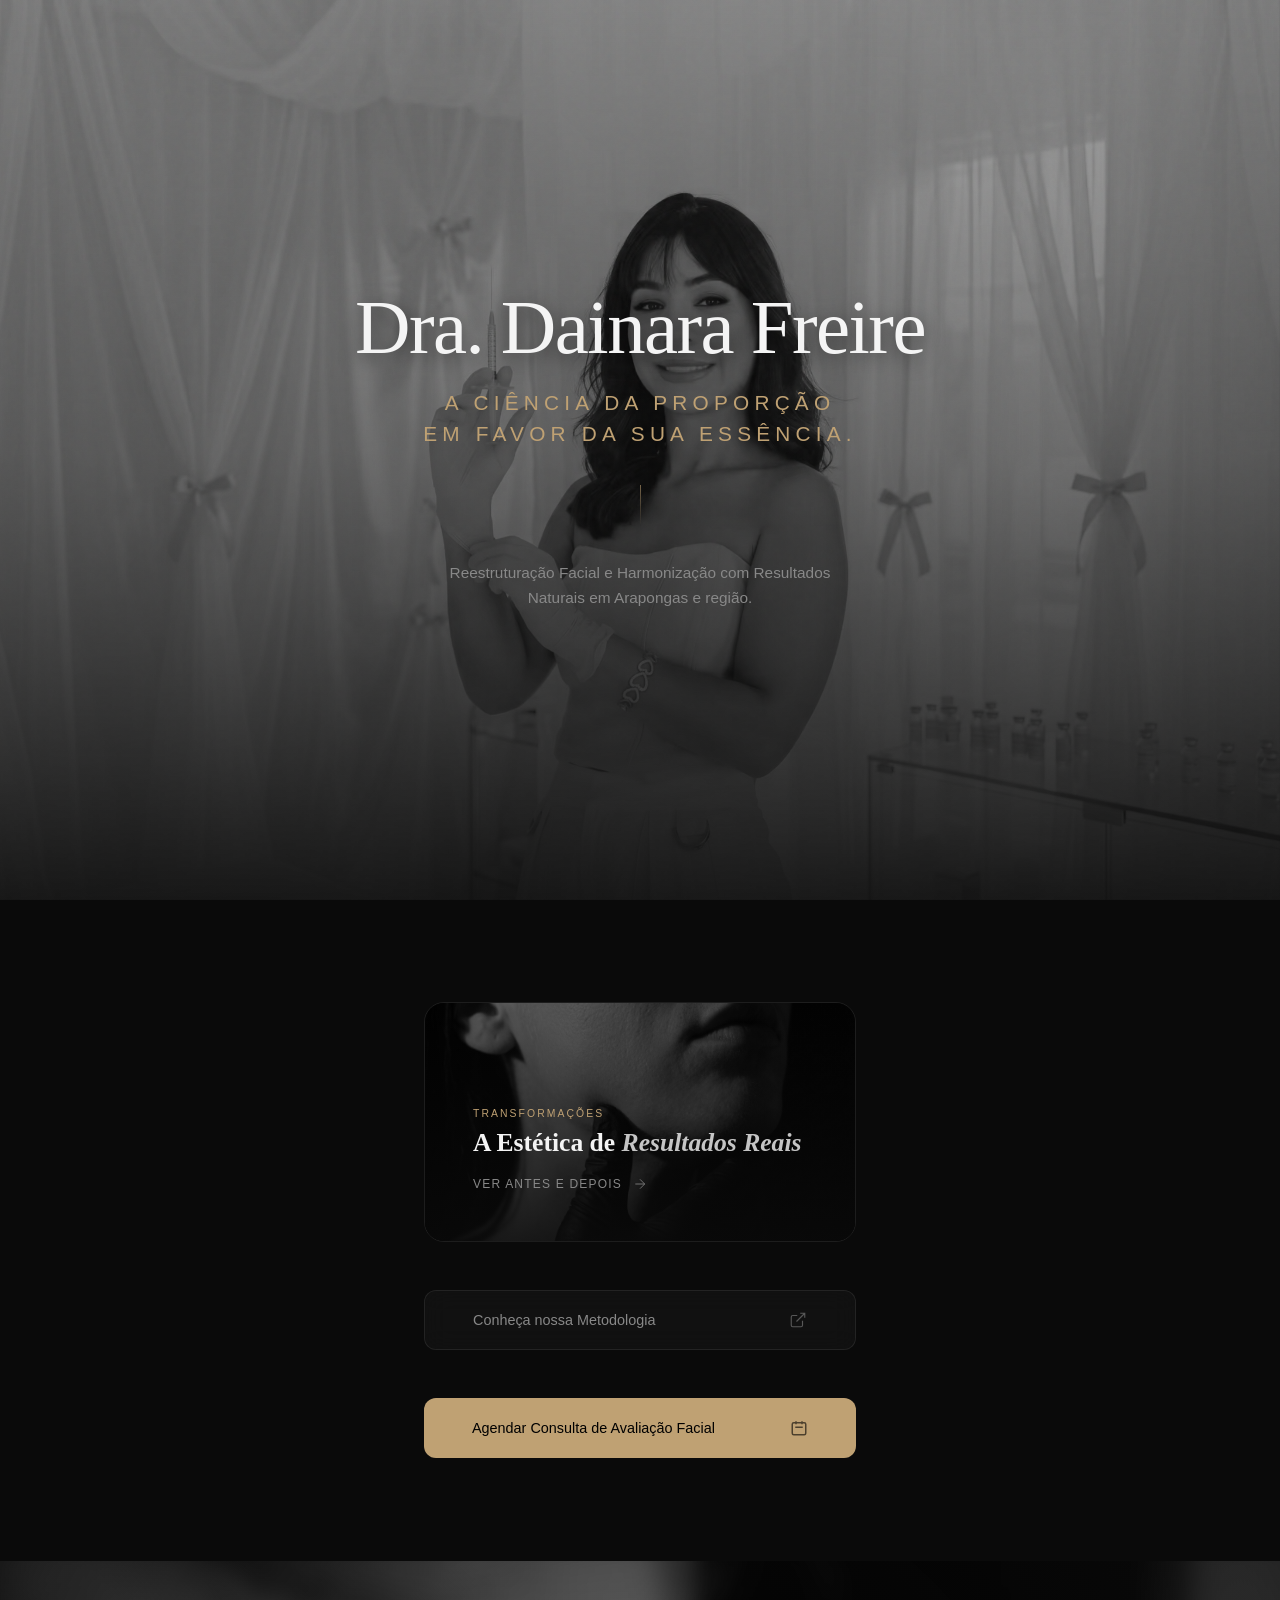
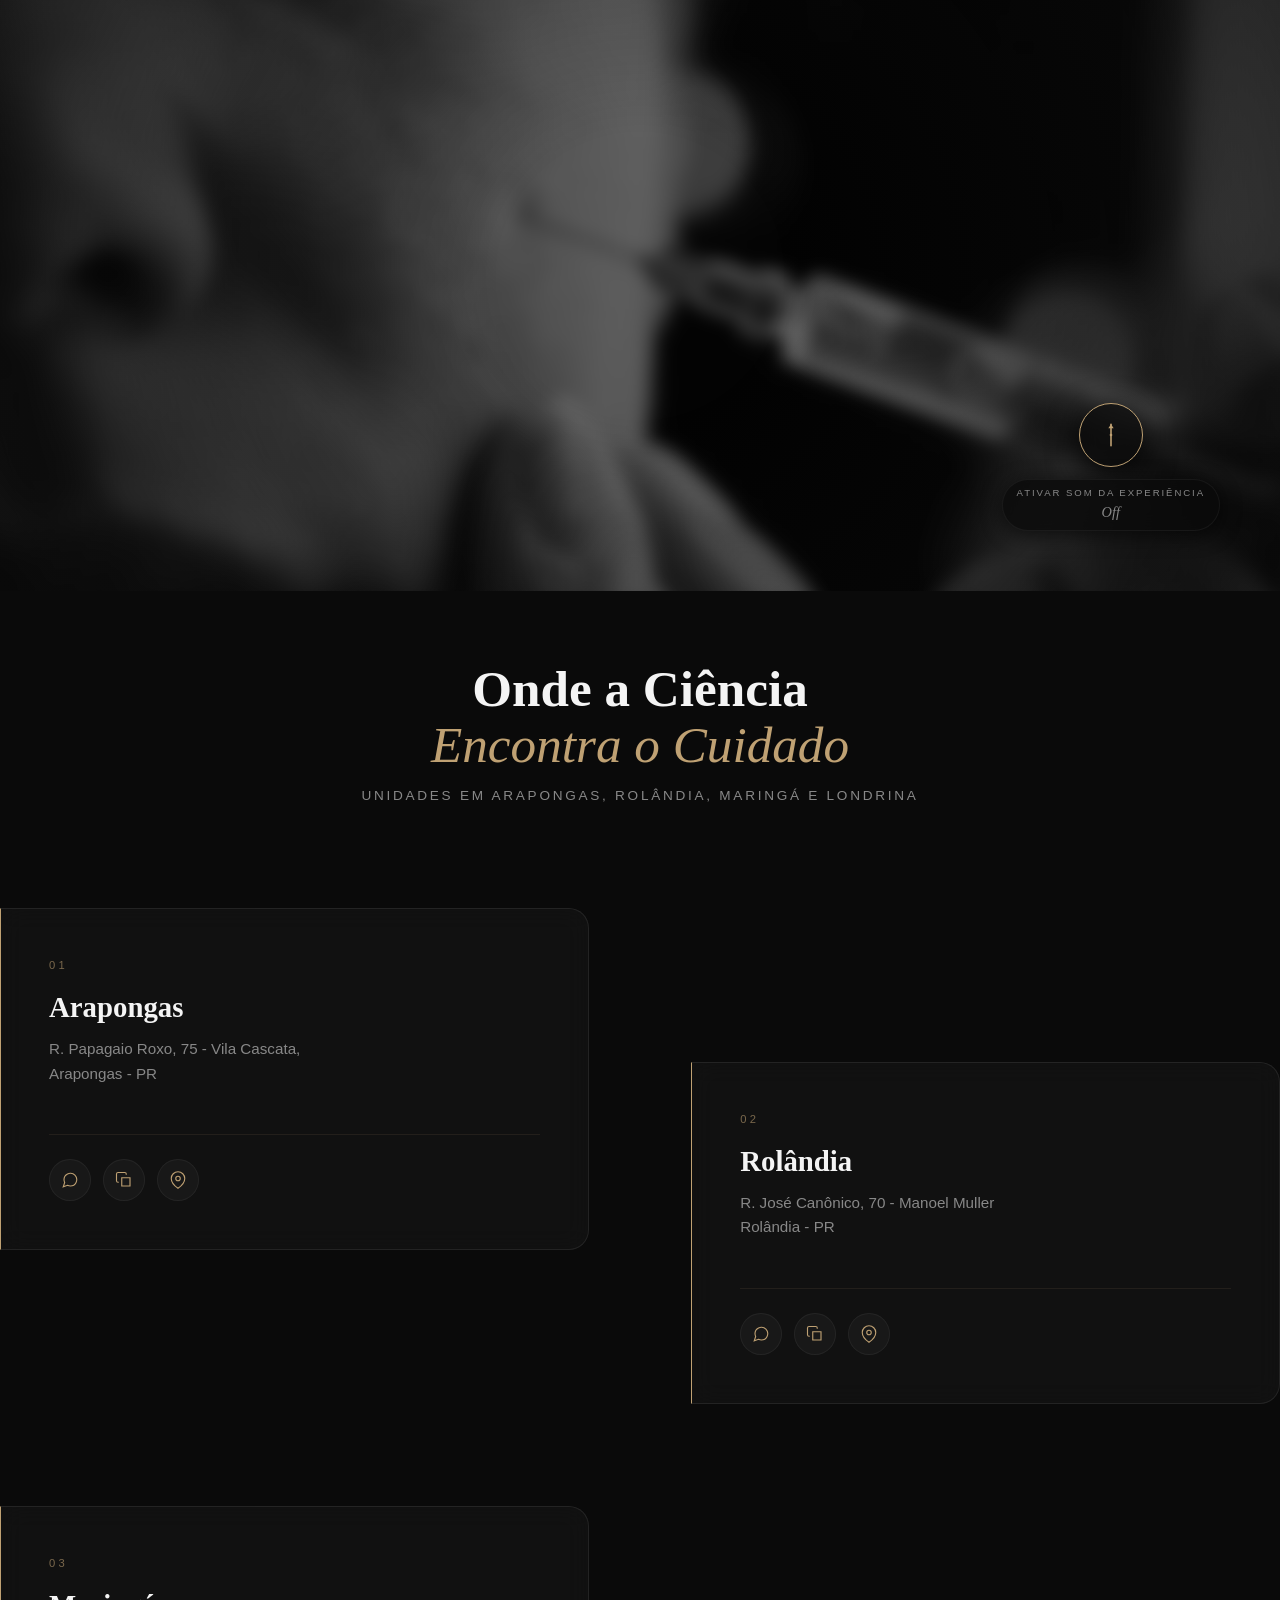
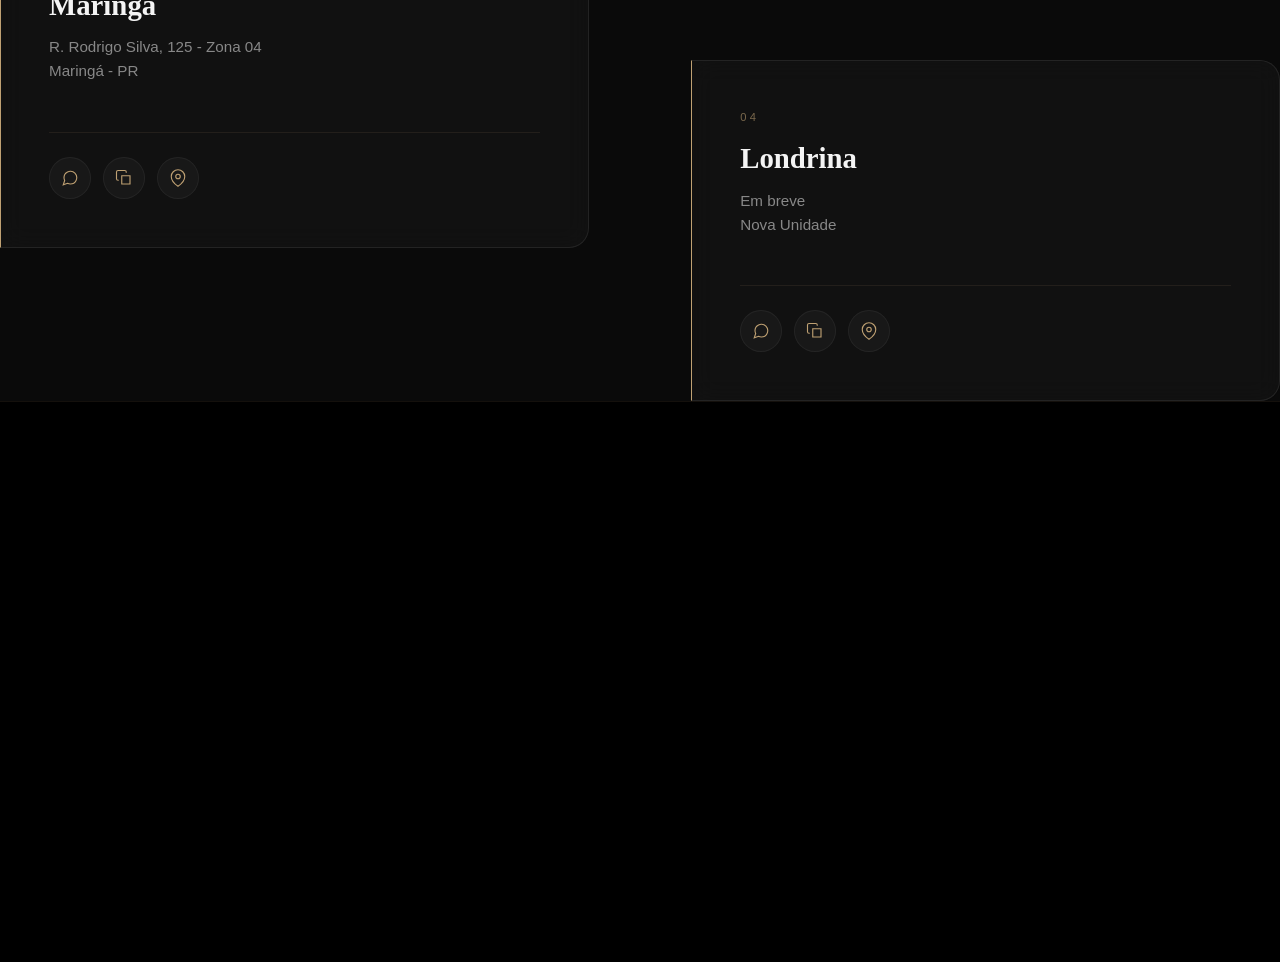
==== dossie/curadoria/index.html @ 3d387d30 "Update index.html" ====
<!doctype html>
<html lang="pt-BR">
  <head>
    <meta charset="UTF-8" />
    <meta name="viewport" content="width=device-width, initial-scale=1.0, maximum-scale=5.0" />
    <meta http-equiv="X-UA-Compatible" content="IE=edge" />
    <meta name="theme-color" content="#0A0A0A" />

    <title>Dra. Dainara Freire | Harmonização Facial em Arapongas, Rolândia e Maringá</title>
    <meta name="description" content="Especialista em Reestruturação Facial e Harmonização de Alta Performance. Atendimento em Arapongas, Rolândia, Maringá e Londrina com foco em resultados naturais." />
    <meta name="author" content="Dra. Dainara Freire" />
    <link rel="canonical" href="https://dradainarafreire.com.br/dossie/curadoria/" />

    <!-- SEO / Otimizações -->
    <meta name="robots" content="index, follow, max-image-preview:large, max-snippet:-1, max-video-preview:-1" />

    <!-- Open Graph / Facebook -->
    <meta property="og:type" content="website" />
    <meta property="og:url" content="https://dradainarafreire.com.br/dossie/curadoria/" />
    <meta property="og:title" content="Dra. Dainara Freire | Reestruturação Facial de Luxo" />
    <meta property="og:description" content="Descubra a arte do rejuvenescimento natural. Especialista em Harmonização Facial de Alta Performance." />
    <meta property="og:image" content="https://dradainarafreire.com.br/shared/img/dainara/curadoria/dainara-02.jpg" />
    <meta property="og:site_name" content="Dra. Dainara Freire" />
    <meta property="og:locale" content="pt_BR" />

    <!-- Twitter -->
    <meta name="twitter:card" content="summary_large_image" />
    <meta name="twitter:url" content="https://dradainarafreire.com.br/dossie/curadoria/" />
    <meta name="twitter:title" content="Dra. Dainara Freire | Reestruturação Facial de Luxo" />
    <meta name="twitter:description" content="Descubra a arte do rejuvenescimento natural. Especialista em Harmonização Facial." />
    <meta name="twitter:image" content="https://dradainarafreire.com.br/shared/img/dainara/curadoria/dainara-02.jpg" />

    <!-- Preloads -->
    <!-- Otimização LCP: Pré-carrega a imagem principal com prioridade máxima. O href DEVE ser idêntico ao srcset. -->
    <link rel="preload" as="image" href="assets/midia/img/dainara/dainara-mobile-02.avif" media="(max-width: 768px)" fetchpriority="high" />
    <link rel="preload" as="image" href="assets/midia/img/dainara/dainara-02.avif" media="(min-width: 769px)" fetchpriority="high" />
    
    <!-- Otimização de Renderização: Pré-carrega as fontes e o CSS para evitar bloqueios. -->
    <link rel="preload" href="assets/fonts/inter-variable.woff2" as="font" type="font/woff2" crossorigin>
    <link rel="preload" href="assets/fonts/cormorant-garamond-italic.woff2" as="font" type="font/woff2" crossorigin>
    <link rel="preload" as="style" href="assets/main.css" fetchpriority="high" />

    <!-- Favicon e Ícones -->
    <link rel="icon" href="/shared/svg/favicon.png" type="image/png" />
    <link rel="apple-touch-icon" href="/shared/svg/favicon.png" />

    <!-- CSS -->
    <link rel="stylesheet" href="assets/main.css" />

    <!-- Schema Markup (JSON-LD) -->
    <script type="application/ld+json">
      {
        "@context": "https://schema.org",
        "@type": "MedicalClinic",
        "name": "Dra. Dainara Freire - Clínica de Estética Avançada",
        "alternateName": "Dra. Dainara Freire Harmonização Facial",
        "description": "Clínica especializada em Harmonização Facial, Bioestimuladores de Colágeno e Reestruturação Facial.",
        "url": "https://dradainarafreire.com.br/dossie/curadoria/",
        "telephone": "+554497739970",
        "priceRange": "$$",
        "medicalSpecialty": ["CosmeticProcedure", "Dermatology"],
        "image": "https://dradainarafreire.com.br/shared/img/dainara/curadoria/dainara-02.jpg",
        "address": [
          {
            "@type": "PostalAddress",
            "streetAddress": "R. Papagaio Roxo, 75 - Vila Cascata",
            "addressLocality": "Arapongas",
            "addressRegion": "PR",
            "postalCode": "86712-126",
            "addressCountry": "BR"
          },
          {
            "@type": "PostalAddress",
            "streetAddress": "R. José Canônico, 70 - Manoel Muller",
            "addressLocality": "Rolândia",
            "addressRegion": "PR",
            "addressCountry": "BR"
          },
          {
            "@type": "PostalAddress",
            "streetAddress": "R. Rodrigo Silva, 125 - Zona 04",
            "addressLocality": "Maringá",
            "addressRegion": "PR",
            "addressCountry": "BR"
          }
        ],
        "sameAs": ["https://www.instagram.com/dra.dainarafreire/"]
      }
    </script>
  </head>

  <body>
    <main>
      <section
        class="hero"
        id="inicio"
        aria-label="Apresentação Clínica Dra. Dainara Freire"
      >
        <div class="hero__background-wrapper">
          <picture class="hero__picture">
            <source
              media="(max-width: 768px)"
              srcset="assets/midia/img/dainara/dainara-mobile-02.avif"
              type="image/avif"
              width="900"
              height="1600"
            />
            <source
              media="(max-width: 768px)"
              srcset="assets/midia/img/dainara/dainara-mobile-02.webp"
              type="image/webp"
              width="900"
              height="1600"
            />
            <source
              media="(max-width: 768px)"
              srcset="assets/midia/img/dainara/dainara-mobile-02.jpg"
              type="image/jpg"
              width="900"
              height="1600"
            />
            <source
              media="(min-width: 769px)"
              srcset="assets/midia/img/dainara/dainara-02.avif"
              type="image/avif"
              width="900"
              height="1600"
            />
            <source
              media="(min-width: 769px)"
              srcset="assets/midia/img/dainara/dainara-02.webp"
              type="image/webp"
              width="900"
              height="1600"
            />
            <img
              src="assets/midia/img/dainara/dainara-02.jpg"
              alt="Dra. Dainara Freire, especialista em estética avançada e harmonização facial"
              class="hero__image"
              width="1920"
              height="1080"
              loading="eager"
              fetchpriority="high"
              decoding="sync"
            />
          </picture>
        </div>

        <div class="hero__grain"></div>
        <div class="hero__overlay"></div>

        <div class="hero__content container">
          <header class="hero__header">
            <h1 class="hero__name">Dra. Dainara Freire</h1>
            <p class="hero__subtitle">
              A Ciência da Proporção
              <span class="hero__subtitle--break"
                >em favor da sua Essência.</span
              >
            </p>
            <div class="hero__divider" aria-hidden="true"></div>
            <p class="hero__description">
              Reestruturação Facial e Harmonização com Resultados Naturais em
              Arapongas e região.
            </p>
          </header>
        </div>
      </section>

      <section
        class="links-index"
        id="links"
        aria-label="Acesso aos Canais Exclusivos"
      >
        <div class="links-index__container container">
          <a
            href="../protocolo/index.html"
            class="index-card-hero"
            target="_blank"
            id="cta-transformacoes"
            data-track="true"
            data-coluna="dossie_bio"
          >
            <div class="index-card-hero__image-wrapper">
              <img
                src="assets/midia/img/site/card-destaques.webp"
                alt="Resultados de harmonização facial e bioestimuladores"
                class="index-card-hero__image"
                width="480"
                height="240"
                decoding="async"
                loading="lazy"
              />
            </div>
            <div class="index-card-hero__overlay"></div>
            <div class="index-card-hero__content">
              <span class="index-card-hero__label">Transformações</span>
              <h2 class="index-card-hero__title">
                A Estética de <em>Resultados Reais</em>
              </h2>
              <div class="index-card-hero__cta">
                <span>Ver Antes e Depois</span>
                <svg
                  viewBox="0 0 24 24"
                  fill="none"
                  stroke="currentColor"
                  stroke-width="1.2"
                  aria-hidden="true"
                >
                  <path d="M5 12h14M12 5l7 7-7 7" />
                </svg>
              </div>
            </div>
          </a>

          <a
            href="../../index.html"
            class="index-link-minimal index-link-minimal--glass"
            target="_blank"
            id="cta-metodologia"
            data-track="true"
            data-coluna="hub_bio"
          >
            <span class="index-link-minimal__text"
              >Conheça nossa Metodologia</span
            >
            <svg
              class="index-link-minimal__icon"
              viewBox="0 0 24 24"
              fill="none"
              stroke="currentColor"
              stroke-width="1.5"
              aria-hidden="true"
            >
              <path
                d="M18 13v6a2 2 0 01-2 2H5a2 2 0 01-2-2V8a2 2 0 012-2h6M15 3h6v6M10 14L21 3"
              />
            </svg>
          </a>

          <a
            href="https://wa.me/554497739970?text=Olá!%20Gostaria%20de%20agendar%20uma%20avaliação%20facial%20com%20a%20Dra.%20Dainara."
            class="index-link-minimal index-link-minimal--solid tracking-whatsapp-lead"
            id="cta-whatsapp-main"
            target="_blank"
            rel="external nofollow noopener noreferrer"
            data-track="true"
            data-coluna="conv_whatsapp"
          >
            <span class="index-link-minimal__text"
              >Agendar Consulta de Avaliação Facial</span
            >
            <svg
              class="index-link-minimal__icon"
              viewBox="0 0 24 24"
              fill="none"
              stroke="currentColor"
              stroke-width="2"
              aria-hidden="true"
            >
              <path
                d="M8 7V3m8 4V3m-9 8h10M5 21h14a2 2 0 002-2V7a2 2 0 00-2-2H5a2 2 0 00-2 2v12a2 2 0 002 2z"
              />
            </svg>
          </a>
        </div>
      </section>

      <section
        class="video-experience video-experience--veiled"
        id="experiencia"
        aria-label="Imersão no Atendimento"
      >
        <div class="video-experience__wrapper">
          <video
            class="video-experience__player"
            id="bg-video"
            loop
            muted
            playsinline
            preload="none"
            width="1920"
            height="1080"
            poster="assets/midia/video/poster.webp"
          >
            <source
              src="assets/midia/video/procedimento-01.mp4"
              type="video/mp4"
              media="(max-width: 768px)"
            />
            <source
              src="assets/midia/video/hero-desktop-01.webm"
              type="video/webm"
              media="(min-width: 769px)"
            />
            <source
              src="assets/midia/video/hero-desktop-01.mp4"
              type="video/mp4"
              media="(min-width: 769px)"
            />
            Seu navegador não suporta a visualização deste vídeo.
          </video>
        </div>
        <div class="video-experience__overlay"></div>
        <div class="video-experience__content container">
          <button
            class="video-experience__toggle"
            id="audio-toggle"
            aria-pressed="false"
          >
            <div class="video-experience__compass">
              <svg
                viewBox="0 0 24 24"
                fill="none"
                stroke="currentColor"
                class="video-experience__needle"
                aria-hidden="true"
              >
                <circle
                  cx="12"
                  cy="12"
                  r="1"
                  fill="currentColor"
                  stroke="none"
                />
                <line
                  x1="12"
                  y1="4"
                  x2="12"
                  y2="20"
                  stroke-width="1.2"
                  stroke-linecap="round"
                />
                <path
                  d="M12 4l-2 3h4l-2-3z"
                  fill="currentColor"
                  stroke="none"
                />
              </svg>
            </div>
            <div class="video-experience__label-group">
              <span class="video-experience__label"
                >Ativar Som da Experiência</span
              >
              <span class="video-experience__status" id="audio-status"
                >Off</span
              >
            </div>
          </button>
        </div>
      </section>

      <section
        class="locations"
        id="unidades"
        aria-labelledby="locations-title"
      >
        <div class="locations__container container">
          <header class="locations__header">
            <h2 class="locations__title" id="locations-title">
              Onde a Ciência <br /><em>Encontra o Cuidado</em>
            </h2>
            <p class="locations__subtitle">
              Unidades em Arapongas, Rolândia, Maringá e Londrina
            </p>
          </header>

          <div class="locations__grid">
            <article class="location-card">
              <div class="location-card__content">
                <span class="location-card__number">01</span>
                <h3 class="location-card__name">Arapongas</h3>
                <p class="location-card__address">
                  R. Papagaio Roxo, 75 - Vila Cascata,<br />Arapongas - PR
                </p>
              </div>
              <div class="location-card__actions">
                <a
                  href="https://wa.me/554497739970?text=Olá!%20Gostaria%20de%20agendar%20uma%20avaliação%20na%20unidade%20de%20Arapongas."
                  class="location-card__btn tracking-whatsapp-lead"
                  aria-label="Agendar em Arapongas via WhatsApp"
                  target="_blank"
                  rel="noopener noreferrer"
                  data-track="true"
                  data-coluna="conv_whatsapp"
                >
                  <svg
                    viewBox="0 0 24 24"
                    fill="none"
                    stroke="currentColor"
                    stroke-width="1.5"
                    aria-hidden="true"
                  >
                    <path
                      d="M21 11.5a8.38 8.38 0 0 1-.9 3.8 8.5 8.5 0 0 1-7.6 4.7 8.38 8.38 0 0 1-3.8-.9L3 21l1.9-5.7a8.38 8.38 0 0 1-.9-3.8 8.5 8.5 0 0 1 4.7-7.6 8.38 8.38 0 0 1 3.8-.9h.5a8.48 8.48 0 0 1 8 8v.5z"
                    ></path>
                  </svg>
                </a>
                <button
                  class="location-card__btn location-card__btn--copy"
                  data-address="R. Papagaio Roxo, 75 - Vila Cascata, Arapongas - PR"
                  aria-label="Copiar endereço Arapongas"
                >
                  <svg
                    viewBox="0 0 24 24"
                    fill="none"
                    stroke="currentColor"
                    stroke-width="1.5"
                    aria-hidden="true"
                  >
                    <path d="M9 9h11v11H9z" />
                    <path
                      d="M5 15H4a2 2 0 01-2-2V4a2 2 0 012-2h9a2 2 0 012 2v1"
                    />
                  </svg>
                  <span class="location-card__feedback">Copiado</span>
                </button>
                <a
                  href="https://share.google/N5B2qK8Bme2Yb3cxF"
                  class="location-card__btn tracking-maps"
                  aria-label="Abrir Arapongas no Google Maps"
                  target="_blank"
                  rel="noopener noreferrer"
                  data-track="true"
                  data-coluna="loca_arapongas"
                >
                  <svg
                    viewBox="0 0 24 24"
                    fill="none"
                    stroke="currentColor"
                    stroke-width="1.5"
                    aria-hidden="true"
                  >
                    <path d="M21 10c0 7-9 13-9 13s-9-6-9-13a9 9 0 0118 0z" />
                    <circle cx="12" cy="10" r="3" />
                  </svg>
                </a>
              </div>
            </article>

            <article class="location-card">
              <div class="location-card__content">
                <span class="location-card__number">02</span>
                <h3 class="location-card__name">Rolândia</h3>
                <p class="location-card__address">
                  R. José Canônico, 70 - Manoel Muller<br />Rolândia - PR
                </p>
              </div>
              <div class="location-card__actions">
                <a
                  href="https://wa.me/554497739970?text=Olá!%20Gostaria%20de%20agendar%20uma%20avaliação%20na%20unidade%20de%20Rolândia."
                  class="location-card__btn tracking-whatsapp-lead"
                  aria-label="Agendar em Rolândia via WhatsApp"
                  target="_blank"
                  rel="noopener noreferrer"
                  data-track="true"
                  data-coluna="conv_whatsapp"
                >
                  <svg
                    viewBox="0 0 24 24"
                    fill="none"
                    stroke="currentColor"
                    stroke-width="1.5"
                    aria-hidden="true"
                  >
                    <path
                      d="M21 11.5a8.38 8.38 0 0 1-.9 3.8 8.5 8.5 0 0 1-7.6 4.7 8.38 8.38 0 0 1-3.8-.9L3 21l1.9-5.7a8.38 8.38 0 0 1-.9-3.8 8.5 8.5 0 0 1 4.7-7.6 8.38 8.38 0 0 1 3.8-.9h.5a8.48 8.48 0 0 1 8 8v.5z"
                    ></path>
                  </svg>
                </a>
                <button
                  class="location-card__btn location-card__btn--copy"
                  data-address="R. José Canônico, 70 - Manoel Muller, Rolândia - PR"
                  aria-label="Copiar endereço Rolândia"
                >
                  <svg
                    viewBox="0 0 24 24"
                    fill="none"
                    stroke="currentColor"
                    stroke-width="1.5"
                    aria-hidden="true"
                  >
                    <path d="M9 9h11v11H9z" />
                    <path
                      d="M5 15H4a2 2 0 01-2-2V4a2 2 0 012-2h9a2 2 0 012 2v1"
                    />
                  </svg>
                  <span class="location-card__feedback">Copiado</span>
                </button>
                <a
                  href="https://share.google/UAW59R4ulwHpxjzhB"
                  class="location-card__btn tracking-maps"
                  aria-label="Abrir Rolândia no Google Maps"
                  target="_blank"
                  rel="noopener noreferrer"
                  data-track="true"
                  data-coluna="loca_rolandia"
                >
                  <svg
                    viewBox="0 0 24 24"
                    fill="none"
                    stroke="currentColor"
                    stroke-width="1.5"
                    aria-hidden="true"
                  >
                    <path d="M21 10c0 7-9 13-9 13s-9-6-9-13a9 9 0 0118 0z" />
                    <circle cx="12" cy="10" r="3" />
                  </svg>
                </a>
              </div>
            </article>

            <article class="location-card">
              <div class="location-card__content">
                <span class="location-card__number">03</span>
                <h3 class="location-card__name">Maringá</h3>
                <p class="location-card__address">
                  R. Rodrigo Silva, 125 - Zona 04<br />Maringá - PR
                </p>
              </div>
              <div class="location-card__actions">
                <a
                  href="https://wa.me/554497739970?text=Olá!%20Gostaria%20de%20agendar%20uma%20avaliação%20na%20unidade%20de%20Maringá."
                  class="location-card__btn tracking-whatsapp-lead"
                  aria-label="Agendar em Maringá via WhatsApp"
                  target="_blank"
                  rel="noopener noreferrer"
                  data-track="true"
                  data-coluna="conv_whatsapp"
                >
                  <svg
                    viewBox="0 0 24 24"
                    fill="none"
                    stroke="currentColor"
                    stroke-width="1.5"
                    aria-hidden="true"
                  >
                    <path
                      d="M21 11.5a8.38 8.38 0 0 1-.9 3.8 8.5 8.5 0 0 1-7.6 4.7 8.38 8.38 0 0 1-3.8-.9L3 21l1.9-5.7a8.38 8.38 0 0 1-.9-3.8 8.5 8.5 0 0 1 4.7-7.6 8.38 8.38 0 0 1 3.8-.9h.5a8.48 8.48 0 0 1 8 8v.5z"
                    ></path>
                  </svg>
                </a>
                <button
                  class="location-card__btn location-card__btn--copy"
                  data-address="R. Rodrigo Silva, 125 - Zona 04, Maringá - PR"
                  aria-label="Copiar endereço Maringá"
                >
                  <svg
                    viewBox="0 0 24 24"
                    fill="none"
                    stroke="currentColor"
                    stroke-width="1.5"
                    aria-hidden="true"
                  >
                    <path d="M9 9h11v11H9z" />
                    <path
                      d="M5 15H4a2 2 0 01-2-2V4a2 2 0 012-2h9a2 2 0 012 2v1"
                    />
                  </svg>
                  <span class="location-card__feedback">Copiado</span>
                </button>
                <a
                  href="https://share.google/XMWRpoBPXlarlS8DK"
                  class="location-card__btn tracking-maps"
                  aria-label="Abrir Maringá no Google Maps"
                  target="_blank"
                  rel="noopener noreferrer"
                  data-track="true"
                  data-coluna="loca_maringa"
                >
                  <svg
                    viewBox="0 0 24 24"
                    fill="none"
                    stroke="currentColor"
                    stroke-width="1.5"
                    aria-hidden="true"
                  >
                    <path d="M21 10c0 7-9 13-9 13s-9-6-9-13a9 9 0 0118 0z" />
                    <circle cx="12" cy="10" r="3" />
                  </svg>
                </a>
              </div>
            </article>

            <article class="location-card">
              <div class="location-card__content">
                <span class="location-card__number">04</span>
                <h3 class="location-card__name">Londrina</h3>
                <p class="location-card__address">
                  Em breve<br />
                  Nova Unidade
                </p>
              </div>
              <div class="location-card__actions">
                <a
                  href="https://wa.me/554497739970?text=Olá!%20Quero%20ser%20avisada%20sobre%20a%20inauguração%20da%20unidade%20em%20Londrina."
                  class="location-card__btn tracking-whatsapp-lead"
                  aria-label="Lista de Espera Londrina via WhatsApp"
                  target="_blank"
                  rel="noopener noreferrer"
                  data-track="true"
                  data-coluna="conv_whatsapp"
                >
                  <svg
                    viewBox="0 0 24 24"
                    fill="none"
                    stroke="currentColor"
                    stroke-width="1.5"
                    aria-hidden="true"
                  >
                    <path
                      d="M21 11.5a8.38 8.38 0 0 1-.9 3.8 8.5 8.5 0 0 1-7.6 4.7 8.38 8.38 0 0 1-3.8-.9L3 21l1.9-5.7a8.38 8.38 0 0 1-.9-3.8 8.5 8.5 0 0 1 4.7-7.6 8.38 8.38 0 0 1 3.8-.9h.5a8.48 8.48 0 0 1 8 8v.5z"
                    ></path>
                  </svg>
                </a>
                <button
                  class="location-card__btn location-card__btn--copy"
                  data-address="R. Rodrigo Silva, 125 - Zona 04, Maringá - PR"
                  aria-label="Copiar endereço Maringá"
                >
                  <svg
                    viewBox="0 0 24 24"
                    fill="none"
                    stroke="currentColor"
                    stroke-width="1.5"
                    aria-hidden="true"
                  >
                    <path d="M9 9h11v11H9z" />
                    <path
                      d="M5 15H4a2 2 0 01-2-2V4a2 2 0 012-2h9a2 2 0 012 2v1"
                    />
                  </svg>
                  <span class="location-card__feedback">Copiado</span>
                </button>
                <a
                  href="#"
                  class="location-card__btn tracking-maps"
                  aria-label="Abrir Maringá no Google Maps"
                  target="_blank"
                  rel="noopener noreferrer"
                  data-track="true"
                  data-coluna="loca_londrina"
                >
                  <svg
                    viewBox="0 0 24 24"
                    fill="none"
                    stroke="currentColor"
                    stroke-width="1.5"
                    aria-hidden="true"
                  >
                    <path d="M21 10c0 7-9 13-9 13s-9-6-9-13a9 9 0 0118 0z" />
                    <circle cx="12" cy="10" r="3" />
                  </svg>
                </a>
              </div>
            </article>
          </div>
        </div>
      </section>
    </main>

    <footer
      class="footer"
      id="rodape"
      aria-label="Rodapé de informações legais"
    >
      <button
        class="footer__back-to-top"
        id="back-to-top"
        aria-label="Retornar ao topo da página"
      >
        <svg
          viewBox="0 0 24 24"
          fill="none"
          stroke="currentColor"
          stroke-width="1.5"
          aria-hidden="true"
        >
          <path
            d="M12 19V5M5 12l7-7 7 7"
            stroke-linecap="round"
            stroke-linejoin="round"
          />
        </svg>
      </button>

      <div class="footer__container container">
        <div class="footer__brand">
          <h2 class="footer__name">Dra. Dainara Freire</h2>
          <p class="footer__id">Farmacêutica Esteta | CRF-PR: 35164</p>
        </div>

        <nav class="footer__social" aria-label="Redes Sociais">
          <a
            href="https://www.instagram.com/dra.dainarafreire/"
            class="footer__social-link"
            target="_blank"
            rel="noopener noreferrer"
            aria-label="Instagram da Dra. Dainara Freire"
          >
            <svg
              viewBox="0 0 24 24"
              fill="none"
              stroke="currentColor"
              stroke-width="1.5"
              aria-hidden="true"
            >
              <rect x="2" y="2" width="20" height="20" rx="5" ry="5"></rect>
              <path d="M16 11.37A4 4 0 1 1 12.63 8 4 4 0 0 1 16 11.37z"></path>
              <line x1="17.5" y1="6.5" x2="17.51" y2="6.5"></line>
            </svg>
          </a>
        </nav>

        <div class="footer__legal">
          <nav class="footer__legal-nav">
            <a
              href="/legal/privacidade.html"
              class="footer__legal-link"
              target="_blank"
              >Política de Privacidade</a
            >
            <span class="footer__divider" aria-hidden="true">•</span>
            <a
              href="/legal/termos.html"
              class="footer__legal-link"
              target="_blank"
              >Termos de Uso</a
            >
          </nav>
          <p class="footer__copyright">
            © 2026 Dra. Dainara Freire. Todos os direitos reservados.
          </p>
          <div class="frontlab-credit-wrapper">
            <span class="fl-label">Design & Engenharia por</span>
            <a
              href="https://frontlabstudio.com.br/"
              target="_blank"
              rel="noopener"
              class="fl-signature"
              >Frontlab Studio<span class="fl-dot"></span
            ></a>
          </div>
        </div>
      </div>
    </footer>
    <script src="/assets/tracker.js" defer fetchpriority="low"></script>
    <script src="assets/app.min.js" defer></script>
  </body>
</html>
---- dossie/curadoria/assets/main.css ----
@charset "UTF-8";

/* --- Fontes Otimizadas (Local e Swap) --- */
@font-face {
    font-family: 'Inter';
    font-style: normal;
    font-weight: 300 500;
    /* Suporte a fontes variáveis se aplicar, senão declare separadamente */
    font-display: swap;
    /* IMPEDE O BLOQUEIO DE RENDERIZAÇÃO E FOIT */
    src: url('../fonts/inter-variable.woff2') format('woff2');
}

@font-face {
    font-family: 'Cormorant Garamond';
    font-style: italic;
    font-weight: 400;
    font-display: swap;
    /* Garante que o texto apareça imediatamente com uma fonte de fallback */
    src: url('../fonts/cormorant-garamond-italic.woff2') format('woff2');
}

:root {
    /* Cores - Transição para o Onyx & Gold */
    --cor-fundo: #0A0A0A;
    /* Preto Onyx profundo */
    --cor-texto: #F4F4F4;
    /* Off-white para evitar o cansaço visual do branco puro */
    --cor-texto-muted: #888888;
    /* Cinza para hierarquia secundária */
    --cor-primaria: #BFA173;
    /* Champagne Gold (mantido) */
    --cor-detalhe: #1A1A1A;
    /* Para superfícies de botões/cards escuros */

    /* Fontes (Mantidas) */
    --fonte-serif: 'Cormorant Garamond', 'Playfair Display', serif;
    --fonte-sans: 'Inter', 'Helvetica Neue', sans-serif;
    --fonte-padrao: var(--fonte-sans);

    /* Glassmorphism Refinado para Fundo Escuro */
    --glass-bg: rgba(255, 255, 255, 0.03);
    --glass-border: rgba(255, 255, 255, 0.08);
    --glass-blur: blur(12px);

    /* Container e Espaçamentos (Mantidos) */
    --container-max: 1024px;
    --espaco-xs: clamp(0.5rem, 1vw, 0.75rem);
    --espaco-sm: clamp(1rem, 2vw, 1.5rem);
    --espaco-md: clamp(2rem, 4vw, 3rem);
    --espaco-lg: clamp(4rem, 8vw, 8rem);
    --espaco-xl: clamp(6rem, 12vw, 12rem);
}

*,
*::before,
*::after {
    margin: 0;
    padding: 0;
    box-sizing: border-box;
    min-width: 0;
}

img,
picture,
video,
canvas,
svg {
    display: block;
    max-width: 100%;
    height: auto;
    font-style: italic;
}

h1,
h2,
h3,
h4,
h5,
h6 {
    overflow-wrap: break-word;
    text-wrap: balance;
}

p {
    overflow-wrap: break-word;
    text-wrap: pretty;
}

html {
    scroll-behavior: smooth;
    text-rendering: optimizeLegibility;
    -webkit-text-size-adjust: 100%;
}

body {
    min-height: 100vh;
    min-height: 100svh;
    width: 100%;
    overflow-x: hidden;
    background-color: var(--cor-fundo);
    color: var(--cor-texto);
    font-family: var(--fonte-padrao);
    line-height: 1.5;
    -webkit-font-smoothing: antialiased;
    -moz-osx-font-smoothing: grayscale;
}

a {
    text-decoration: none;
    color: inherit;
}

button,
input,
textarea,
select {
    font: inherit;
    border: none;
    background: none;
    color: inherit;
    appearance: none;
    -webkit-appearance: none;
}

button {
    cursor: pointer;
}

:focus-visible {
    outline: 2px solid var(--cor-primaria);
    outline-offset: 2px;
}

@media (prefers-reduced-motion: reduce) {

    *,
    *::before,
    *::after {
        animation-duration: 0.01ms !important;
        animation-iteration-count: 1 !important;
        transition-duration: 0.01ms !important;
        scroll-behavior: auto !important;
    }
}


/* --- Seção Hero - Engenharia de Elite --- */
.hero {
    position: relative;
    width: 100%;
    height: 100svh;
    /* Ocupa a tela cheia sempre, foco no mobile */
    display: flex;
    align-items: center;
    justify-content: center;
    background-color: var(--cor-fundo);
    /* O clip-path cria o contexto de empilhamento para o efeito parallax (desktop) */
    clip-path: inset(0 0 0 0);
}

/* 1. Mídia e Efeito Parallax Absoluto */
.hero__background-wrapper {
    position: fixed;
    /* Prende a imagem no fundo da tela */
    top: 0;
    left: 0;
    width: 100%;
    height: 100%;
    z-index: 1;
    will-change: transform;
}

.hero__picture {
    display: block;
    width: 100%;
    height: 100%;
}

.hero__image {
    width: 100%;
    height: 100%;
    object-fit: cover;
    /* A MÁGICA: Preenche 100% da tela sem esticar/deformar a foto (Padrão de Luxo) */
    object-position: center 10%;
    /* Trava o corte no topo (no rosto da Dra), escondendo apenas o corpo/fundo que não importa */
    filter: grayscale(100%) brightness(0.8) contrast(1.1);
    /* Animação de entrada cinematográfica (Zoom out suave) */
    animation: heroImageReveal 2.5s cubic-bezier(0.25, 0.46, 0.45, 0.94) forwards;
}

/* 2. Textura de Grão de Filme (Ouro Envelhecido/Ruído) */
.hero__grain {
    position: absolute;
    top: 0;
    left: 0;
    width: 100%;
    height: 100%;
    z-index: 2;
    opacity: 0.04;
    pointer-events: none;
    /* Um ruído svg em base64 injetado diretamente no CSS para zero requisições extras */
    background-image: url("data:image/svg+xml,%3Csvg viewBox='0 0 200 200' xmlns='http://www.w3.org/2000/svg'%3E%3Cfilter id='noiseFilter'%3E%3CfeTurbulence type='fractalNoise' baseFrequency='0.65' numOctaves='3' stitchTiles='stitch'/%3E%3C/filter%3E%3Crect width='100%25' height='100%25' filter='url(%23noiseFilter)'/%3E%3C/svg%3E");
}

/* 3. Overlay Dinâmico de Contraste */
.hero__overlay {
    position: absolute;
    top: 0;
    left: 0;
    width: 100%;
    height: 100%;
    z-index: 3;
    /* Gradiente que protege a base da tela onde o texto ficará no mobile */
    background: linear-gradient(180deg,
            rgba(10, 10, 10, 0.1) 0%,
            rgba(10, 10, 10, 0.4) 50%,
            rgba(10, 10, 10, 0.9) 100%);
}

/* 4. Arquitetura do Conteúdo Centralizado */
.hero__content {
    position: relative;
    z-index: 4;
    width: 100%;
    max-width: var(--container-max);
    padding: 0 var(--espaco-md);
    text-align: center;
    /* O conteúdo entra de baixo para cima com fade */
    opacity: 0;
    transform: translateY(30px);
    animation: heroTextReveal 1.5s cubic-bezier(0.25, 0.46, 0.45, 0.94) 0.5s forwards;
}

.hero__header {
    display: flex;
    flex-direction: column;
    align-items: center;
    gap: var(--espaco-xs);
}

.hero__name {
    font-family: var(--fonte-serif);
    font-size: clamp(2.8rem, 6vw, 5rem);
    /* Aumentado para impacto monumental */
    font-weight: 400;
    letter-spacing: -0.02em;
    line-height: 1;
    color: var(--cor-texto);
    /* Off-white no título principal */
    text-shadow: 0 4px 20px rgba(0, 0, 0, 0.5);
    /* Profundidade */
}

.hero__subtitle {
    font-family: var(--fonte-sans);
    font-size: clamp(1rem, 2vw, 1.3rem);
    font-weight: 300;
    text-transform: uppercase;
    letter-spacing: 0.25em;
    /* Tracking generoso, luxo */
    color: var(--cor-primaria);
    /* Dourado transferido para o subtítulo */
    margin-top: 8px;
}

.hero__subtitle--break {
    display: block;
}

/* A Linha Editorial de Luxo */
.hero__divider {
    width: 1px;
    height: 40px;
    background: linear-gradient(to bottom, var(--cor-primaria), transparent);
    margin: var(--espaco-sm) 0;
    opacity: 0.6;
}

.hero__description {
    font-family: var(--fonte-sans);
    font-size: clamp(0.95rem, 1.2vw, 1.1rem);
    font-weight: 400;
    color: var(--cor-texto-muted);
    max-width: 45ch;
    line-height: 1.6;
}

/* --- Keyframes (O "Sangue" Visual) --- */
@keyframes heroImageReveal {
    0% {
        transform: scale(1.1);
        filter: grayscale(100%) brightness(0.4) blur(10px);
    }

    100% {
        transform: scale(1);
        filter: grayscale(100%) brightness(0.8) blur(0px);
    }
}

@keyframes heroTextReveal {
    0% {
        opacity: 0;
        transform: translateY(30px);
    }

    100% {
        opacity: 1;
        transform: translateY(0);
    }
}

/* --- RESPONSIVIDADE (Mobile-Focused) --- */
@media (max-width: 768px) {
    .hero {
        /* No mobile, removemos o clip-path pois não usaremos mais o position:fixed que causa o bug de zoom */
        clip-path: none;
    }

    .hero__background-wrapper {
        /* 
           MUDANÇA ESTRATÉGICA (Ajuste de 3000%):
           - Trocar para 'position: absolute' no mobile faz a imagem rolar junto com a página.
           - Isso ELIMINA 100% o bug de "zoom" quando a barra de endereço do navegador se move.
           - A estabilidade e fluidez agora são a prioridade, superando um efeito parallax quebrado no celular.
        */
        position: absolute;
    }

    .hero__content {
        padding: 0 var(--espaco-sm);
        /* No celular, empurramos o bloco levemente para baixo para afastar do rosto da Doutora */
        margin-top: 15vh;
    }

    .hero__subtitle--break {
        display: inline;
    }

    .hero__divider {
        height: 30px;
    }

    .hero__image {
        object-position: center 15%;
        /* No celular, trava o rosto exatamente no terço superior da tela */
    }
}

/* secao 2*/
/* --- Seção 2: O Index de Links (Revisitado) --- */
.links-index {
    padding: var(--espaco-lg) 0;
    background-color: var(--cor-fundo);
    display: flex;
    justify-content: center;
    /* Otimização de Renderização: Pula o desenho de elementos fora da tela */
    content-visibility: auto;
    contain-intrinsic-size: 500px;
}

.links-index__container {
    width: 100%;
    max-width: 480px;
    /* Largura ideal para experiência mobile-first */
    display: flex;
    flex-direction: column;
    gap: var(--espaco-md);
    padding: 0 var(--espaco-sm);
}

/* --- 1. O Card Hero (Portal de Curadoria) --- */
.index-card-hero {
    position: relative;
    width: 100%;
    height: 240px;
    /* Altura imponente para o destaque */
    border-radius: 20px;
    overflow: hidden;
    display: flex;
    align-items: flex-end;
    border: 1px solid var(--glass-border);
    transition: transform 0.4s cubic-bezier(0.165, 0.84, 0.44, 1), border-color 0.4s ease;
}

.index-card-hero__image-wrapper {
    position: absolute;
    top: 0;
    left: 0;
    width: 100%;
    height: 100%;
    z-index: 1;
}

.index-card-hero__image {
    width: 100%;
    height: 100%;
    object-fit: cover;
    filter: grayscale(100%) brightness(0.4);
    /* P&B Editorial */
    transition: transform 0.6s ease, filter 0.6s ease;
}

.index-card-hero__overlay {
    position: absolute;
    top: 0;
    left: 0;
    width: 100%;
    height: 100%;
    background: linear-gradient(180deg, rgba(10, 10, 10, 0) 0%, rgba(10, 10, 10, 0.8) 100%);
    z-index: 2;
}

.index-card-hero__content {
    position: relative;
    z-index: 3;
    padding: var(--espaco-md);
    width: 100%;
    display: flex;
    flex-direction: column;
    gap: 8px;
}

.index-card-hero__label {
    font-size: 0.65rem;
    text-transform: uppercase;
    letter-spacing: 0.2em;
    color: var(--cor-primaria);
}

.index-card-hero__title {
    font-family: var(--fonte-serif);
    font-size: 1.6rem;
    line-height: 1.1;
    color: var(--cor-texto);
}

.index-card-hero__title em {
    font-style: italic;
    opacity: 0.8;
}

.index-card-hero__cta {
    display: flex;
    align-items: center;
    gap: 10px;
    font-size: 0.75rem;
    text-transform: uppercase;
    letter-spacing: 0.1em;
    color: var(--cor-texto-muted);
    margin-top: 10px;
    transition: color 0.3s ease;
}

.index-card-hero__cta svg {
    width: 16px;
    transition: transform 0.3s ease;
}

/* Hover Effects (Desktop & Mobile Touch) */
.index-card-hero:active {
    transform: scale(0.98);
}

@media (hover: hover) {
    .index-card-hero:hover {
        border-color: var(--cor-primaria);
    }

    .index-card-hero:hover .index-card-hero__image {
        transform: scale(1.05);
        filter: grayscale(100%) brightness(0.6);
    }

    .index-card-hero:hover .index-card-hero__cta {
        color: var(--cor-texto);
    }

    .index-card-hero:hover .index-card-hero__cta svg {
        transform: translateX(5px);
    }
}

/* --- 2 & 3. Links Minimalistas --- */
.index-link-minimal {
    width: 100%;
    height: 60px;
    display: flex;
    align-items: center;
    justify-content: space-between;
    padding: 0 var(--espaco-md);
    border-radius: 12px;
    font-family: var(--fonte-sans);
    font-size: 0.9rem;
    transition: all 0.3s ease;
}

.index-link-minimal--glass {
    background: var(--glass-bg);
    backdrop-filter: var(--glass-blur);
    border: 1px solid var(--glass-border);
    color: var(--cor-texto-muted);
}

.index-link-minimal--solid {
    background-color: var(--cor-primaria);
    color: #000;
    font-weight: 500;
}

.index-link-minimal__icon {
    width: 18px;
    opacity: 0.6;
}

.index-link-minimal:active {
    transform: scale(0.97);
}

@media (hover: hover) {
    .index-link-minimal--glass:hover {
        color: var(--cor-texto);
        border-color: rgba(255, 255, 255, 0.2);
    }
}

/* --- Seção 3: Experiência Cinematográfica (Véu de Prata) --- */
/* --- Seção 3: Experiência Cinematográfica (Protocolo Frontlab) --- */
.video-experience {
    position: relative;
    width: 100%;
    height: 70svh;
    background-color: #000;
    overflow: hidden;
    display: flex;
    align-items: center;
    justify-content: center;
    /* Otimização de Renderização: Pula o desenho de elementos fora da tela */
    content-visibility: auto;
    contain-intrinsic-size: 600px; /* Aproximadamente 70svh em um celular comum */
}

.video-experience__player {
    width: 100%;
    height: 100%;
    object-fit: cover;
    /* Estado Inicial: O Véu de Prata */
    filter: grayscale(100%) brightness(0.4) blur(8px);
    transform: scale(1.05);
    /* Leve zoom para suavizar o desfoque nas bordas */
    transition: filter 1.5s cubic-bezier(0.4, 0, 0.2, 1),
        transform 1.5s cubic-bezier(0.4, 0, 0.2, 1);
    will-change: filter, transform;
}



.video-experience__overlay {
    position: absolute;
    top: 0;
    left: 0;
    width: 100%;
    height: 100%;
    background: radial-gradient(circle, rgba(10, 10, 10, 0) 20%, rgba(10, 10, 10, 0.7) 100%);
    z-index: 2;
    transition: opacity 1s ease;
    pointer-events: none;
}



.video-experience__toggle {
    display: flex;
    flex-direction: column;
    align-items: center;
    gap: 12px;
    color: var(--cor-primaria);
    /* Força bruta: Joga o botão por cima de tudo e garante o clique */
    position: relative;
    z-index: 99;
    cursor: pointer;
    pointer-events: auto;
}

/* Isso impede que o navegador ache que você clicou no desenho do compasso. O clique vai inteiro pro botão! */
.video-experience__toggle * {
    pointer-events: none;
}

.video-experience__compass {
    width: 64px;
    height: 64px;
    border-radius: 50%;
    /* Borda mais espessa e background mais escuro para vencer o brilho do vídeo */
    border: 1.5px solid var(--cor-primaria);
    background: rgba(10, 10, 10, 0.7);
    backdrop-filter: blur(10px);
    -webkit-backdrop-filter: blur(10px);
    display: flex;
    align-items: center;
    justify-content: center;
    transition: all 0.4s ease;
    /* Sombra profunda para destacar o botão da mídia */
    box-shadow: 0 8px 32px rgba(0, 0, 0, 0.8);
}

.video-experience__content {
    position: absolute;
    bottom: 60px;
    /* Distância do chão no PC */
    right: 60px;
    /* Distância da direita no PC */
    z-index: 10;
    width: auto;
    display: flex;
    justify-content: center;
    align-items: center;
}

.video-experience__needle {
    width: 32px;
    height: 32px;
    transition: transform 0.6s cubic-bezier(0.65, 0, 0.35, 1);
}

.video-experience__label-group {
    display: flex;
    flex-direction: column;
    align-items: center;
    gap: 2px;

    /* Cápsula de proteção contra fundos claros */
    background: rgba(10, 10, 10, 0.8);
    padding: 6px 14px;
    border-radius: 100px;
    /* Formato pílula luxuosa */
    backdrop-filter: blur(10px);
    -webkit-backdrop-filter: blur(10px);
    border: 1px solid rgba(255, 255, 255, 0.05);
    box-shadow: 0 4px 20px rgba(0, 0, 0, 0.6);
}

.video-experience__label {
    display: block;
    font-size: 0.6rem;
    text-transform: uppercase;
    letter-spacing: 0.2em;
    color: var(--cor-texto-muted);
}

.video-experience__status {
    font-family: var(--fonte-serif);
    font-style: italic;
    font-size: 0.9rem;
    color: var(--cor-texto-muted);
}

/* --- 1. O Despertar Visual (Disparado pelo Scroll) --- */
.video-experience--unveiled .video-experience__player {
    filter: grayscale(0%) brightness(1) blur(0px);
    transform: scale(1);
}

.video-experience--unveiled .video-experience__overlay {
    opacity: 0.3;
    /* Mantém um leve escurecimento para o compasso brilhar */
}

/* --- 2. O Despertar Sonoro (Disparado pelo Clique) --- */
.video-experience--audio-on .video-experience__compass {
    border-color: var(--cor-primaria);
    box-shadow: 0 0 20px rgba(191, 161, 115, 0.2);
}

.video-experience--audio-on .video-experience__needle {
    transform: rotate(180deg);
}

.video-experience--audio-on .video-experience__status {
    color: var(--cor-primaria);
}

.video-experience__wrapper {
    position: absolute;
    top: 0;
    left: 0;
    width: 100%;
    height: 100%;
    z-index: 1;
}

/* --- Ajuste Milimétrico do Botão de Áudio (Mobile) --- */
@media (max-width: 768px) {

    /* 1. Resetamos o container para ele não brigar com o seu layout.css */
    .video-experience__content {
        position: static;
    }

    /* 2. Ancoragem Absoluta do Botão no Canto */
    .video-experience__toggle {
        position: absolute;
        bottom: 30px;
        /* Distância da base do vídeo */
        right: 20px;
        /* Distância da parede direita */
        z-index: 99;
    }

    /* 3. Escala do ícone e reforço do fundo Onyx */
    .video-experience__compass {
        width: 56px;
        height: 56px;
        background: rgba(10, 10, 10, 0.8);
        /* Fundo escuro super forte para garantir leitura */
    }

    /* 4. Limpeza Visual (Opcional no luxo para evitar poluição no canto) */
    .video-experience__label {
        display: none;
        /* Esconde o texto longo, mantendo apenas o On/Off */
    }
    .video-experience__label-group {
        padding: 4px 12px;
        /* Pílula um pouco menor no celular */
    }
}

/* --- Seção 4: Unidades (Cartões de Embarque) --- */
.locations {
    padding: var(--espaco-xl) 0 var(--espaco-2xl);
    background-color: var(--cor-fundo);
    overflow: hidden;
    /* Otimização de Renderização: Pula o desenho de elementos fora da tela */
    content-visibility: auto;
    contain-intrinsic-size: 1000px;
}

.locations__header {
    text-align: left;
    /* Alinhamento editorial à esquerda */
    margin-bottom: var(--espaco-lg);
    max-width: 600px;
}


/* --- Ajuste de Eixo: Cabeçalho Centralizado --- */
.locations__header {
    text-align: center;
    /* Centraliza o texto */
    margin: 0 auto var(--espaco-lg);
    /* Centraliza o bloco na seção e dá respiro */
    max-width: 800px;
    /* Aumentamos um pouco para o título respirar em duas linhas no PC */
}

.locations__title {
    font-family: var(--fonte-serif);
    font-size: clamp(2rem, 4vw, 3.2rem);
    line-height: 1.1;
    color: var(--cor-texto);
    margin-bottom: var(--espaco-xs);
    margin-top: 70px;
}

.locations__subtitle {
    font-size: 0.85rem;
    text-transform: uppercase;
    letter-spacing: 0.2em;
    /* Tracking de luxo */
    color: var(--cor-texto-muted);
}


.locations__title em {
    color: var(--cor-primaria);
    font-style: italic;
    font-weight: 400;
}

/* --- O Grid Assimétrico --- */
.locations__grid {
    display: grid;
    grid-template-columns: repeat(2, 1fr);
    gap: var(--espaco-lg);
    align-items: start;
}

/* A Mágica da Assimetria: Desloca a segunda coluna para baixo */
.location-card:nth-child(even) {
    margin-top: var(--espaco-xl);
}

/* --- Estética Boarding Pass --- */
.location-card {
    background: var(--glass-bg);
    backdrop-filter: var(--glass-blur);
    -webkit-backdrop-filter: var(--glass-blur);
    border-left: 1px solid var(--cor-primaria);
    /* Linha de autoridade lateral */
    border-top: 1px solid var(--glass-border);
    border-right: 1px solid var(--glass-border);
    border-bottom: 1px solid var(--glass-border);
    border-radius: 0 20px 20px 0;
    /* Formato de aba/ticket */
    padding: var(--espaco-md);
    position: relative;
    transition: all 0.5s cubic-bezier(0.23, 1, 0.32, 1);
}

.location-card__number {
    font-family: var(--fonte-sans);
    font-size: 0.7rem;
    color: var(--cor-primaria);
    letter-spacing: 0.3em;
    display: block;
    margin-bottom: var(--espaco-xs);
    opacity: 0.6;
}

.location-card__name {
    font-family: var(--fonte-serif);
    font-size: 1.8rem;
    margin-bottom: 8px;
    color: var(--cor-texto);
}

.location-card__address {
    font-size: 0.95rem;
    color: var(--cor-texto-muted);
    line-height: 1.6;
    margin-bottom: var(--espaco-md);
    font-weight: 300;
}

/* --- Ações Minimalistas --- */
.location-card__actions {
    display: flex;
    gap: 12px;
    border-top: 1px solid rgba(191, 161, 115, 0.1);
    padding-top: var(--espaco-sm);
}

.location-card__btn {
    position: relative;
    width: 42px;
    height: 42px;
    border-radius: 50%;
    background: rgba(255, 255, 255, 0.03);
    border: 1px solid rgba(255, 255, 255, 0.05);
    color: var(--cor-primaria);
    display: flex;
    align-items: center;
    justify-content: center;
    transition: all 0.3s ease;
}

.location-card__btn svg {
    width: 18px;
}

/* Feedback Tooltip Refinado */
.location-card__feedback {
    position: absolute;
    top: -35px;
    left: 50%;
    transform: translateX(-50%) translateY(5px);
    background: var(--cor-primaria);
    color: #000;
    padding: 4px 10px;
    border-radius: 4px;
    font-size: 0.65rem;
    font-weight: 700;
    text-transform: uppercase;
    opacity: 0;
    pointer-events: none;
    transition: all 0.3s ease;
}

.location-card__btn--copy.is-copied .location-card__feedback {
    opacity: 1;
    transform: translateX(-50%) translateY(0);
}

/* Hover State - Luxury Feel */
@media (hover: hover) {
    .location-card:hover {
        background: rgba(255, 255, 255, 0.05);
        transform: translateX(10px);
        /* Desliza suavemente para a direita */
        border-left-width: 4px;
    }

    .location-card__btn:hover {
        background: var(--cor-primaria);
        color: #000;
        transform: translateY(-3px);
    }
}

/* --- Responsividade (Foco Mobile) --- */
@media (max-width: 768px) {
    .locations__grid {
        grid-template-columns: 1fr;
        gap: var(--espaco-md);
    }

    /* Remove a assimetria de colunas no mobile */
    .location-card:nth-child(even) {
        margin-top: 0;
    }

    /* --- Centralização de Elite no Mobile --- */
    .location-card {
        display: flex;
        flex-direction: column;
        align-items: center;
        /* Centraliza os blocos (conteúdo e botões) */
        text-align: center;
        /* Centraliza o texto (título e endereço) */
        /* Ajuste de simetria: bordas iguais em todos os lados */
        border-radius: 20px;
        border-left: 1px solid var(--glass-border);
        padding: var(--espaco-md) var(--espaco-sm);
    }

    .location-card:hover {
        transform: none;
        /* Desativa o deslize lateral no toque para evitar bugs */
    }

    /* Garante que o número (01, 02...) também fique no meio */
    .location-card__number {
        margin-left: auto;
        margin-right: auto;
    }

    /* Centraliza os botões de ação (Maps, Uber, Copy) */
    .location-card__actions {
        justify-content: center;
        width: 100%;
        border-top: 1px solid rgba(255, 255, 255, 0.08);
        padding-top: var(--espaco-sm);
    }
}

.footer {
    position: relative;
    padding: var(--espaco-xl) 0 var(--espaco-lg);
    background-color: #000000;
    /* Preto Absoluto para o fechamento */
    border-top: 1px solid rgba(191, 161, 115, 0.1);
    /* Divisor sutil em Dourado */
    text-align: center;
    /* Otimização de Renderização: Pula o desenho de elementos fora da tela */
    content-visibility: auto;
    contain-intrinsic-size: 400px;
}

.footer__container {
    display: flex;
    flex-direction: column;
    align-items: center;
    gap: var(--espaco-md);
}

/* 1. Assinatura Editorial */
.footer__name {
    font-family: var(--fonte-serif);
    font-size: 1.8rem;
    color: var(--cor-primaria);
    font-weight: 400;
    letter-spacing: -0.01em;
}

.footer__id {
    font-size: 0.75rem;
    color: var(--cor-texto-muted);
    letter-spacing: 0.1em;
    margin-top: 4px;
}

/* 2. Social Links */
.footer__social {
    display: flex;
    gap: 24px;
}

.footer__social-link {
    width: 44px;
    height: 44px;
    display: flex;
    align-items: center;
    justify-content: center;
    color: var(--cor-texto);
    background: rgba(255, 255, 255, 0.03);
    border: 1px solid rgba(255, 255, 255, 0.08);
    border-radius: 50%;
    transition: all 0.3s ease;
}

.footer__social-link:hover {
    color: var(--cor-primaria);
    border-color: var(--cor-primaria);
    transform: translateY(-2px);
}

.footer__social-link svg {
    width: 20px;
    height: 20px;
}

/* 3. Micro-Tipografia Legal */
.footer__legal {
    display: flex;
    flex-direction: column;
    gap: var(--espaco-sm);
}

.footer__legal-nav {
    display: flex;
    justify-content: center;
    align-items: center;
    gap: 12px;
}

.footer__legal-link {
    font-size: 0.65rem;
    text-transform: uppercase;
    letter-spacing: 0.15em;
    color: var(--cor-texto-muted);
    transition: color 0.2s ease;
}

.footer__legal-link:hover {
    color: var(--cor-texto);
}

.footer__divider {
    color: var(--cor-detalhe);
    font-size: 0.8rem;
}

.footer__copyright {
    font-size: 0.7rem;
    color: rgba(255, 255, 255, 0.3);
    line-height: 1.6;
}

/* 4. Back to Top Geométrico */
.footer__back-to-top {
    position: fixed;
    /* Ou absoluto dentro da seção se preferir fixo */
    bottom: 30px;
    right: 30px;
    width: 48px;
    height: 48px;
    background: var(--cor-primaria);
    color: #000;
    border-radius: 50%;
    display: flex;
    align-items: center;
    justify-content: center;
    opacity: 0;
    visibility: hidden;
    transform: translateY(20px);
    transition: all 0.4s cubic-bezier(0.165, 0.84, 0.44, 1);
    z-index: 100;
    box-shadow: 0 10px 20px rgba(0, 0, 0, 0.3);
}

.footer__back-to-top.is-visible {
    opacity: 1;
    visibility: visible;
    transform: translateY(0);
}

.footer__back-to-top svg {
    width: 22px;
    height: 22px;
}

.frontlab-credit-wrapper {
    /* Controle de Cores (Mude aqui se o site do cliente for claro/escuro) */
    --fl-text-base: #888888;
    /* Cor neutra do texto */
    --fl-text-hover: #FFFFFF;
    /* Cor de destaque ao passar o mouse (Use #000 em sites claros) */
    --fl-accent: #D4AF37;
    /* Seu Dourado Champagne */

    display: inline-flex;
    align-items: center;
    gap: 6px;

    /* Fontes do sistema para não pesar o site do cliente, mas mantendo a elegância */
    font-family: 'Inter', 'Montserrat', 'Helvetica Neue', sans-serif;
    font-size: 11px;
    font-weight: 500;
    text-transform: uppercase;
    letter-spacing: 1.5px;
    color: var(--fl-text-base);
    line-height: 1;
}

.fl-label {
    opacity: 0.7;
}

.fl-signature {
    position: relative;
    display: inline-flex;
    align-items: center;
    gap: 6px;
    color: var(--fl-text-base);
    text-decoration: none;
    font-weight: 600;
    transition: color 0.4s ease;
    padding-bottom: 3px;
    /* Espaço para a linha do hover */
}

/* A Linha de Luxo que cresce no Hover */
.fl-signature::after {
    content: '';
    position: absolute;
    bottom: 0;
    left: 0;
    width: 0%;
    height: 1px;
    background: var(--fl-accent);
    transition: width 0.4s cubic-bezier(0.165, 0.84, 0.44, 1);
}

.fl-signature:hover {
    color: var(--fl-text-hover);
}

.fl-signature:hover::after {
    width: 100%;
}

/* O Ponto de Luz Pulsante (Assinatura Visual) */
.fl-dot {
    width: 5px;
    height: 5px;
    background-color: var(--fl-accent);
    border-radius: 50%;
    box-shadow: 0 0 8px rgba(212, 175, 55, 0.5);
    animation: fl-pulse 2.5s infinite ease-in-out;
}

/* A Animação do Ponto Isolada */
@keyframes fl-pulse {

    0%,
    100% {
        opacity: 1;
        transform: scale(1);
    }

    50% {
        opacity: 0.4;
        transform: scale(0.8);
    }
}

/* Tratamento para o Mobile no site do cliente */
@media (max-width: 480px) {
    .frontlab-credit-wrapper {
        flex-direction: column;
        gap: 8px;
        text-align: center;
    }
}



/* Responsividade Mobile */
@media (max-width: 768px) {
    .footer {
        padding: var(--espaco-lg) 0;
    }

    .footer__back-to-top {
        bottom: 20px;
        right: 20px;
    }
}
---- dossie/curadoria/assets/main.css ----
@charset "UTF-8";

/* --- Fontes Otimizadas (Local e Swap) --- */
@font-face {
    font-family: 'Inter';
    font-style: normal;
    font-weight: 300 500;
    /* Suporte a fontes variáveis se aplicar, senão declare separadamente */
    font-display: swap;
    /* IMPEDE O BLOQUEIO DE RENDERIZAÇÃO E FOIT */
    src: url('../fonts/inter-variable.woff2') format('woff2');
}

@font-face {
    font-family: 'Cormorant Garamond';
    font-style: italic;
    font-weight: 400;
    font-display: swap;
    /* Garante que o texto apareça imediatamente com uma fonte de fallback */
    src: url('../fonts/cormorant-garamond-italic.woff2') format('woff2');
}

:root {
    /* Cores - Transição para o Onyx & Gold */
    --cor-fundo: #0A0A0A;
    /* Preto Onyx profundo */
    --cor-texto: #F4F4F4;
    /* Off-white para evitar o cansaço visual do branco puro */
    --cor-texto-muted: #888888;
    /* Cinza para hierarquia secundária */
    --cor-primaria: #BFA173;
    /* Champagne Gold (mantido) */
    --cor-detalhe: #1A1A1A;
    /* Para superfícies de botões/cards escuros */

    /* Fontes (Mantidas) */
    --fonte-serif: 'Cormorant Garamond', 'Playfair Display', serif;
    --fonte-sans: 'Inter', 'Helvetica Neue', sans-serif;
    --fonte-padrao: var(--fonte-sans);

    /* Glassmorphism Refinado para Fundo Escuro */
    --glass-bg: rgba(255, 255, 255, 0.03);
    --glass-border: rgba(255, 255, 255, 0.08);
    --glass-blur: blur(12px);

    /* Container e Espaçamentos (Mantidos) */
    --container-max: 1024px;
    --espaco-xs: clamp(0.5rem, 1vw, 0.75rem);
    --espaco-sm: clamp(1rem, 2vw, 1.5rem);
    --espaco-md: clamp(2rem, 4vw, 3rem);
    --espaco-lg: clamp(4rem, 8vw, 8rem);
    --espaco-xl: clamp(6rem, 12vw, 12rem);
}

*,
*::before,
*::after {
    margin: 0;
    padding: 0;
    box-sizing: border-box;
    min-width: 0;
}

img,
picture,
video,
canvas,
svg {
    display: block;
    max-width: 100%;
    height: auto;
    font-style: italic;
}

h1,
h2,
h3,
h4,
h5,
h6 {
    overflow-wrap: break-word;
    text-wrap: balance;
}

p {
    overflow-wrap: break-word;
    text-wrap: pretty;
}

html {
    scroll-behavior: smooth;
    text-rendering: optimizeLegibility;
    -webkit-text-size-adjust: 100%;
}

body {
    min-height: 100vh;
    min-height: 100svh;
    width: 100%;
    overflow-x: hidden;
    background-color: var(--cor-fundo);
    color: var(--cor-texto);
    font-family: var(--fonte-padrao);
    line-height: 1.5;
    -webkit-font-smoothing: antialiased;
    -moz-osx-font-smoothing: grayscale;
}

a {
    text-decoration: none;
    color: inherit;
}

button,
input,
textarea,
select {
    font: inherit;
    border: none;
    background: none;
    color: inherit;
    appearance: none;
    -webkit-appearance: none;
}

button {
    cursor: pointer;
}

:focus-visible {
    outline: 2px solid var(--cor-primaria);
    outline-offset: 2px;
}

@media (prefers-reduced-motion: reduce) {

    *,
    *::before,
    *::after {
        animation-duration: 0.01ms !important;
        animation-iteration-count: 1 !important;
        transition-duration: 0.01ms !important;
        scroll-behavior: auto !important;
    }
}


/* --- Seção Hero - Engenharia de Elite --- */
.hero {
    position: relative;
    width: 100%;
    height: 100svh;
    /* Ocupa a tela cheia sempre, foco no mobile */
    display: flex;
    align-items: center;
    justify-content: center;
    background-color: var(--cor-fundo);
    /* O clip-path cria o contexto de empilhamento para o efeito parallax (desktop) */
    clip-path: inset(0 0 0 0);
}

/* 1. Mídia e Efeito Parallax Absoluto */
.hero__background-wrapper {
    position: fixed;
    /* Prende a imagem no fundo da tela */
    top: 0;
    left: 0;
    width: 100%;
    height: 100%;
    z-index: 1;
    will-change: transform;
}

.hero__picture {
    display: block;
    width: 100%;
    height: 100%;
}

.hero__image {
    width: 100%;
    height: 100%;
    object-fit: cover;
    /* A MÁGICA: Preenche 100% da tela sem esticar/deformar a foto (Padrão de Luxo) */
    object-position: center 10%;
    /* Trava o corte no topo (no rosto da Dra), escondendo apenas o corpo/fundo que não importa */
    filter: grayscale(100%) brightness(0.8) contrast(1.1);
    /* Animação de entrada cinematográfica (Zoom out suave) */
    animation: heroImageReveal 2.5s cubic-bezier(0.25, 0.46, 0.45, 0.94) forwards;
}

/* 2. Textura de Grão de Filme (Ouro Envelhecido/Ruído) */
.hero__grain {
    position: absolute;
    top: 0;
    left: 0;
    width: 100%;
    height: 100%;
    z-index: 2;
    opacity: 0.04;
    pointer-events: none;
    /* Um ruído svg em base64 injetado diretamente no CSS para zero requisições extras */
    background-image: url("data:image/svg+xml,%3Csvg viewBox='0 0 200 200' xmlns='http://www.w3.org/2000/svg'%3E%3Cfilter id='noiseFilter'%3E%3CfeTurbulence type='fractalNoise' baseFrequency='0.65' numOctaves='3' stitchTiles='stitch'/%3E%3C/filter%3E%3Crect width='100%25' height='100%25' filter='url(%23noiseFilter)'/%3E%3C/svg%3E");
}

/* 3. Overlay Dinâmico de Contraste */
.hero__overlay {
    position: absolute;
    top: 0;
    left: 0;
    width: 100%;
    height: 100%;
    z-index: 3;
    /* Gradiente que protege a base da tela onde o texto ficará no mobile */
    background: linear-gradient(180deg,
            rgba(10, 10, 10, 0.1) 0%,
            rgba(10, 10, 10, 0.4) 50%,
            rgba(10, 10, 10, 0.9) 100%);
}

/* 4. Arquitetura do Conteúdo Centralizado */
.hero__content {
    position: relative;
    z-index: 4;
    width: 100%;
    max-width: var(--container-max);
    padding: 0 var(--espaco-md);
    text-align: center;
    /* O conteúdo entra de baixo para cima com fade */
    opacity: 0;
    transform: translateY(30px);
    animation: heroTextReveal 1.5s cubic-bezier(0.25, 0.46, 0.45, 0.94) 0.5s forwards;
}

.hero__header {
    display: flex;
    flex-direction: column;
    align-items: center;
    gap: var(--espaco-xs);
}

.hero__name {
    font-family: var(--fonte-serif);
    font-size: clamp(2.8rem, 6vw, 5rem);
    /* Aumentado para impacto monumental */
    font-weight: 400;
    letter-spacing: -0.02em;
    line-height: 1;
    color: var(--cor-texto);
    /* Off-white no título principal */
    text-shadow: 0 4px 20px rgba(0, 0, 0, 0.5);
    /* Profundidade */
}

.hero__subtitle {
    font-family: var(--fonte-sans);
    font-size: clamp(1rem, 2vw, 1.3rem);
    font-weight: 300;
    text-transform: uppercase;
    letter-spacing: 0.25em;
    /* Tracking generoso, luxo */
    color: var(--cor-primaria);
    /* Dourado transferido para o subtítulo */
    margin-top: 8px;
}

.hero__subtitle--break {
    display: block;
}

/* A Linha Editorial de Luxo */
.hero__divider {
    width: 1px;
    height: 40px;
    background: linear-gradient(to bottom, var(--cor-primaria), transparent);
    margin: var(--espaco-sm) 0;
    opacity: 0.6;
}

.hero__description {
    font-family: var(--fonte-sans);
    font-size: clamp(0.95rem, 1.2vw, 1.1rem);
    font-weight: 400;
    color: var(--cor-texto-muted);
    max-width: 45ch;
    line-height: 1.6;
}

/* --- Keyframes (O "Sangue" Visual) --- */
@keyframes heroImageReveal {
    0% {
        transform: scale(1.1);
        filter: grayscale(100%) brightness(0.4) blur(10px);
    }

    100% {
        transform: scale(1);
        filter: grayscale(100%) brightness(0.8) blur(0px);
    }
}

@keyframes heroTextReveal {
    0% {
        opacity: 0;
        transform: translateY(30px);
    }

    100% {
        opacity: 1;
        transform: translateY(0);
    }
}

/* --- RESPONSIVIDADE (Mobile-Focused) --- */
@media (max-width: 768px) {
    .hero {
        /* No mobile, removemos o clip-path pois não usaremos mais o position:fixed que causa o bug de zoom */
        clip-path: none;
    }

    .hero__background-wrapper {
        /* 
           MUDANÇA ESTRATÉGICA (Ajuste de 3000%):
           - Trocar para 'position: absolute' no mobile faz a imagem rolar junto com a página.
           - Isso ELIMINA 100% o bug de "zoom" quando a barra de endereço do navegador se move.
           - A estabilidade e fluidez agora são a prioridade, superando um efeito parallax quebrado no celular.
        */
        position: absolute;
    }

    .hero__content {
        padding: 0 var(--espaco-sm);
        /* No celular, empurramos o bloco levemente para baixo para afastar do rosto da Doutora */
        margin-top: 15vh;
    }

    .hero__subtitle--break {
        display: inline;
    }

    .hero__divider {
        height: 30px;
    }

    .hero__image {
        object-position: center 15%;
        /* No celular, trava o rosto exatamente no terço superior da tela */
    }
}

/* secao 2*/
/* --- Seção 2: O Index de Links (Revisitado) --- */
.links-index {
    padding: var(--espaco-lg) 0;
    background-color: var(--cor-fundo);
    display: flex;
    justify-content: center;
    /* Otimização de Renderização: Pula o desenho de elementos fora da tela */
    content-visibility: auto;
    contain-intrinsic-size: 500px;
}

.links-index__container {
    width: 100%;
    max-width: 480px;
    /* Largura ideal para experiência mobile-first */
    display: flex;
    flex-direction: column;
    gap: var(--espaco-md);
    padding: 0 var(--espaco-sm);
}

/* --- 1. O Card Hero (Portal de Curadoria) --- */
.index-card-hero {
    position: relative;
    width: 100%;
    height: 240px;
    /* Altura imponente para o destaque */
    border-radius: 20px;
    overflow: hidden;
    display: flex;
    align-items: flex-end;
    border: 1px solid var(--glass-border);
    transition: transform 0.4s cubic-bezier(0.165, 0.84, 0.44, 1), border-color 0.4s ease;
}

.index-card-hero__image-wrapper {
    position: absolute;
    top: 0;
    left: 0;
    width: 100%;
    height: 100%;
    z-index: 1;
}

.index-card-hero__image {
    width: 100%;
    height: 100%;
    object-fit: cover;
    filter: grayscale(100%) brightness(0.4);
    /* P&B Editorial */
    transition: transform 0.6s ease, filter 0.6s ease;
}

.index-card-hero__overlay {
    position: absolute;
    top: 0;
    left: 0;
    width: 100%;
    height: 100%;
    background: linear-gradient(180deg, rgba(10, 10, 10, 0) 0%, rgba(10, 10, 10, 0.8) 100%);
    z-index: 2;
}

.index-card-hero__content {
    position: relative;
    z-index: 3;
    padding: var(--espaco-md);
    width: 100%;
    display: flex;
    flex-direction: column;
    gap: 8px;
}

.index-card-hero__label {
    font-size: 0.65rem;
    text-transform: uppercase;
    letter-spacing: 0.2em;
    color: var(--cor-primaria);
}

.index-card-hero__title {
    font-family: var(--fonte-serif);
    font-size: 1.6rem;
    line-height: 1.1;
    color: var(--cor-texto);
}

.index-card-hero__title em {
    font-style: italic;
    opacity: 0.8;
}

.index-card-hero__cta {
    display: flex;
    align-items: center;
    gap: 10px;
    font-size: 0.75rem;
    text-transform: uppercase;
    letter-spacing: 0.1em;
    color: var(--cor-texto-muted);
    margin-top: 10px;
    transition: color 0.3s ease;
}

.index-card-hero__cta svg {
    width: 16px;
    transition: transform 0.3s ease;
}

/* Hover Effects (Desktop & Mobile Touch) */
.index-card-hero:active {
    transform: scale(0.98);
}

@media (hover: hover) {
    .index-card-hero:hover {
        border-color: var(--cor-primaria);
    }

    .index-card-hero:hover .index-card-hero__image {
        transform: scale(1.05);
        filter: grayscale(100%) brightness(0.6);
    }

    .index-card-hero:hover .index-card-hero__cta {
        color: var(--cor-texto);
    }

    .index-card-hero:hover .index-card-hero__cta svg {
        transform: translateX(5px);
    }
}

/* --- 2 & 3. Links Minimalistas --- */
.index-link-minimal {
    width: 100%;
    height: 60px;
    display: flex;
    align-items: center;
    justify-content: space-between;
    padding: 0 var(--espaco-md);
    border-radius: 12px;
    font-family: var(--fonte-sans);
    font-size: 0.9rem;
    transition: all 0.3s ease;
}

.index-link-minimal--glass {
    background: var(--glass-bg);
    backdrop-filter: var(--glass-blur);
    border: 1px solid var(--glass-border);
    color: var(--cor-texto-muted);
}

.index-link-minimal--solid {
    background-color: var(--cor-primaria);
    color: #000;
    font-weight: 500;
}

.index-link-minimal__icon {
    width: 18px;
    opacity: 0.6;
}

.index-link-minimal:active {
    transform: scale(0.97);
}

@media (hover: hover) {
    .index-link-minimal--glass:hover {
        color: var(--cor-texto);
        border-color: rgba(255, 255, 255, 0.2);
    }
}

/* --- Seção 3: Experiência Cinematográfica (Véu de Prata) --- */
/* --- Seção 3: Experiência Cinematográfica (Protocolo Frontlab) --- */
.video-experience {
    position: relative;
    width: 100%;
    height: 70svh;
    background-color: #000;
    overflow: hidden;
    display: flex;
    align-items: center;
    justify-content: center;
    /* Otimização de Renderização: Pula o desenho de elementos fora da tela */
    content-visibility: auto;
    contain-intrinsic-size: 600px; /* Aproximadamente 70svh em um celular comum */
}

.video-experience__player {
    width: 100%;
    height: 100%;
    object-fit: cover;
    /* Estado Inicial: O Véu de Prata */
    filter: grayscale(100%) brightness(0.4) blur(8px);
    transform: scale(1.05);
    /* Leve zoom para suavizar o desfoque nas bordas */
    transition: filter 1.5s cubic-bezier(0.4, 0, 0.2, 1),
        transform 1.5s cubic-bezier(0.4, 0, 0.2, 1);
    will-change: filter, transform;
}



.video-experience__overlay {
    position: absolute;
    top: 0;
    left: 0;
    width: 100%;
    height: 100%;
    background: radial-gradient(circle, rgba(10, 10, 10, 0) 20%, rgba(10, 10, 10, 0.7) 100%);
    z-index: 2;
    transition: opacity 1s ease;
    pointer-events: none;
}



.video-experience__toggle {
    display: flex;
    flex-direction: column;
    align-items: center;
    gap: 12px;
    color: var(--cor-primaria);
    /* Força bruta: Joga o botão por cima de tudo e garante o clique */
    position: relative;
    z-index: 99;
    cursor: pointer;
    pointer-events: auto;
}

/* Isso impede que o navegador ache que você clicou no desenho do compasso. O clique vai inteiro pro botão! */
.video-experience__toggle * {
    pointer-events: none;
}

.video-experience__compass {
    width: 64px;
    height: 64px;
    border-radius: 50%;
    /* Borda mais espessa e background mais escuro para vencer o brilho do vídeo */
    border: 1.5px solid var(--cor-primaria);
    background: rgba(10, 10, 10, 0.7);
    backdrop-filter: blur(10px);
    -webkit-backdrop-filter: blur(10px);
    display: flex;
    align-items: center;
    justify-content: center;
    transition: all 0.4s ease;
    /* Sombra profunda para destacar o botão da mídia */
    box-shadow: 0 8px 32px rgba(0, 0, 0, 0.8);
}

.video-experience__content {
    position: absolute;
    bottom: 60px;
    /* Distância do chão no PC */
    right: 60px;
    /* Distância da direita no PC */
    z-index: 10;
    width: auto;
    display: flex;
    justify-content: center;
    align-items: center;
}

.video-experience__needle {
    width: 32px;
    height: 32px;
    transition: transform 0.6s cubic-bezier(0.65, 0, 0.35, 1);
}

.video-experience__label-group {
    display: flex;
    flex-direction: column;
    align-items: center;
    gap: 2px;

    /* Cápsula de proteção contra fundos claros */
    background: rgba(10, 10, 10, 0.8);
    padding: 6px 14px;
    border-radius: 100px;
    /* Formato pílula luxuosa */
    backdrop-filter: blur(10px);
    -webkit-backdrop-filter: blur(10px);
    border: 1px solid rgba(255, 255, 255, 0.05);
    box-shadow: 0 4px 20px rgba(0, 0, 0, 0.6);
}

.video-experience__label {
    display: block;
    font-size: 0.6rem;
    text-transform: uppercase;
    letter-spacing: 0.2em;
    color: var(--cor-texto-muted);
}

.video-experience__status {
    font-family: var(--fonte-serif);
    font-style: italic;
    font-size: 0.9rem;
    color: var(--cor-texto-muted);
}

/* --- 1. O Despertar Visual (Disparado pelo Scroll) --- */
.video-experience--unveiled .video-experience__player {
    filter: grayscale(0%) brightness(1) blur(0px);
    transform: scale(1);
}

.video-experience--unveiled .video-experience__overlay {
    opacity: 0.3;
    /* Mantém um leve escurecimento para o compasso brilhar */
}

/* --- 2. O Despertar Sonoro (Disparado pelo Clique) --- */
.video-experience--audio-on .video-experience__compass {
    border-color: var(--cor-primaria);
    box-shadow: 0 0 20px rgba(191, 161, 115, 0.2);
}

.video-experience--audio-on .video-experience__needle {
    transform: rotate(180deg);
}

.video-experience--audio-on .video-experience__status {
    color: var(--cor-primaria);
}

.video-experience__wrapper {
    position: absolute;
    top: 0;
    left: 0;
    width: 100%;
    height: 100%;
    z-index: 1;
}

/* --- Ajuste Milimétrico do Botão de Áudio (Mobile) --- */
@media (max-width: 768px) {

    /* 1. Resetamos o container para ele não brigar com o seu layout.css */
    .video-experience__content {
        position: static;
    }

    /* 2. Ancoragem Absoluta do Botão no Canto */
    .video-experience__toggle {
        position: absolute;
        bottom: 30px;
        /* Distância da base do vídeo */
        right: 20px;
        /* Distância da parede direita */
        z-index: 99;
    }

    /* 3. Escala do ícone e reforço do fundo Onyx */
    .video-experience__compass {
        width: 56px;
        height: 56px;
        background: rgba(10, 10, 10, 0.8);
        /* Fundo escuro super forte para garantir leitura */
    }

    /* 4. Limpeza Visual (Opcional no luxo para evitar poluição no canto) */
    .video-experience__label {
        display: none;
        /* Esconde o texto longo, mantendo apenas o On/Off */
    }
    .video-experience__label-group {
        padding: 4px 12px;
        /* Pílula um pouco menor no celular */
    }
}

/* --- Seção 4: Unidades (Cartões de Embarque) --- */
.locations {
    padding: var(--espaco-xl) 0 var(--espaco-2xl);
    background-color: var(--cor-fundo);
    overflow: hidden;
    /* Otimização de Renderização: Pula o desenho de elementos fora da tela */
    content-visibility: auto;
    contain-intrinsic-size: 1000px;
}

.locations__header {
    text-align: left;
    /* Alinhamento editorial à esquerda */
    margin-bottom: var(--espaco-lg);
    max-width: 600px;
}


/* --- Ajuste de Eixo: Cabeçalho Centralizado --- */
.locations__header {
    text-align: center;
    /* Centraliza o texto */
    margin: 0 auto var(--espaco-lg);
    /* Centraliza o bloco na seção e dá respiro */
    max-width: 800px;
    /* Aumentamos um pouco para o título respirar em duas linhas no PC */
}

.locations__title {
    font-family: var(--fonte-serif);
    font-size: clamp(2rem, 4vw, 3.2rem);
    line-height: 1.1;
    color: var(--cor-texto);
    margin-bottom: var(--espaco-xs);
    margin-top: 70px;
}

.locations__subtitle {
    font-size: 0.85rem;
    text-transform: uppercase;
    letter-spacing: 0.2em;
    /* Tracking de luxo */
    color: var(--cor-texto-muted);
}


.locations__title em {
    color: var(--cor-primaria);
    font-style: italic;
    font-weight: 400;
}

/* --- O Grid Assimétrico --- */
.locations__grid {
    display: grid;
    grid-template-columns: repeat(2, 1fr);
    gap: var(--espaco-lg);
    align-items: start;
}

/* A Mágica da Assimetria: Desloca a segunda coluna para baixo */
.location-card:nth-child(even) {
    margin-top: var(--espaco-xl);
}

/* --- Estética Boarding Pass --- */
.location-card {
    background: var(--glass-bg);
    backdrop-filter: var(--glass-blur);
    -webkit-backdrop-filter: var(--glass-blur);
    border-left: 1px solid var(--cor-primaria);
    /* Linha de autoridade lateral */
    border-top: 1px solid var(--glass-border);
    border-right: 1px solid var(--glass-border);
    border-bottom: 1px solid var(--glass-border);
    border-radius: 0 20px 20px 0;
    /* Formato de aba/ticket */
    padding: var(--espaco-md);
    position: relative;
    transition: all 0.5s cubic-bezier(0.23, 1, 0.32, 1);
}

.location-card__number {
    font-family: var(--fonte-sans);
    font-size: 0.7rem;
    color: var(--cor-primaria);
    letter-spacing: 0.3em;
    display: block;
    margin-bottom: var(--espaco-xs);
    opacity: 0.6;
}

.location-card__name {
    font-family: var(--fonte-serif);
    font-size: 1.8rem;
    margin-bottom: 8px;
    color: var(--cor-texto);
}

.location-card__address {
    font-size: 0.95rem;
    color: var(--cor-texto-muted);
    line-height: 1.6;
    margin-bottom: var(--espaco-md);
    font-weight: 300;
}

/* --- Ações Minimalistas --- */
.location-card__actions {
    display: flex;
    gap: 12px;
    border-top: 1px solid rgba(191, 161, 115, 0.1);
    padding-top: var(--espaco-sm);
}

.location-card__btn {
    position: relative;
    width: 42px;
    height: 42px;
    border-radius: 50%;
    background: rgba(255, 255, 255, 0.03);
    border: 1px solid rgba(255, 255, 255, 0.05);
    color: var(--cor-primaria);
    display: flex;
    align-items: center;
    justify-content: center;
    transition: all 0.3s ease;
}

.location-card__btn svg {
    width: 18px;
}

/* Feedback Tooltip Refinado */
.location-card__feedback {
    position: absolute;
    top: -35px;
    left: 50%;
    transform: translateX(-50%) translateY(5px);
    background: var(--cor-primaria);
    color: #000;
    padding: 4px 10px;
    border-radius: 4px;
    font-size: 0.65rem;
    font-weight: 700;
    text-transform: uppercase;
    opacity: 0;
    pointer-events: none;
    transition: all 0.3s ease;
}

.location-card__btn--copy.is-copied .location-card__feedback {
    opacity: 1;
    transform: translateX(-50%) translateY(0);
}

/* Hover State - Luxury Feel */
@media (hover: hover) {
    .location-card:hover {
        background: rgba(255, 255, 255, 0.05);
        transform: translateX(10px);
        /* Desliza suavemente para a direita */
        border-left-width: 4px;
    }

    .location-card__btn:hover {
        background: var(--cor-primaria);
        color: #000;
        transform: translateY(-3px);
    }
}

/* --- Responsividade (Foco Mobile) --- */
@media (max-width: 768px) {
    .locations__grid {
        grid-template-columns: 1fr;
        gap: var(--espaco-md);
    }

    /* Remove a assimetria de colunas no mobile */
    .location-card:nth-child(even) {
        margin-top: 0;
    }

    /* --- Centralização de Elite no Mobile --- */
    .location-card {
        display: flex;
        flex-direction: column;
        align-items: center;
        /* Centraliza os blocos (conteúdo e botões) */
        text-align: center;
        /* Centraliza o texto (título e endereço) */
        /* Ajuste de simetria: bordas iguais em todos os lados */
        border-radius: 20px;
        border-left: 1px solid var(--glass-border);
        padding: var(--espaco-md) var(--espaco-sm);
    }

    .location-card:hover {
        transform: none;
        /* Desativa o deslize lateral no toque para evitar bugs */
    }

    /* Garante que o número (01, 02...) também fique no meio */
    .location-card__number {
        margin-left: auto;
        margin-right: auto;
    }

    /* Centraliza os botões de ação (Maps, Uber, Copy) */
    .location-card__actions {
        justify-content: center;
        width: 100%;
        border-top: 1px solid rgba(255, 255, 255, 0.08);
        padding-top: var(--espaco-sm);
    }
}

.footer {
    position: relative;
    padding: var(--espaco-xl) 0 var(--espaco-lg);
    background-color: #000000;
    /* Preto Absoluto para o fechamento */
    border-top: 1px solid rgba(191, 161, 115, 0.1);
    /* Divisor sutil em Dourado */
    text-align: center;
    /* Otimização de Renderização: Pula o desenho de elementos fora da tela */
    content-visibility: auto;
    contain-intrinsic-size: 400px;
}

.footer__container {
    display: flex;
    flex-direction: column;
    align-items: center;
    gap: var(--espaco-md);
}

/* 1. Assinatura Editorial */
.footer__name {
    font-family: var(--fonte-serif);
    font-size: 1.8rem;
    color: var(--cor-primaria);
    font-weight: 400;
    letter-spacing: -0.01em;
}

.footer__id {
    font-size: 0.75rem;
    color: var(--cor-texto-muted);
    letter-spacing: 0.1em;
    margin-top: 4px;
}

/* 2. Social Links */
.footer__social {
    display: flex;
    gap: 24px;
}

.footer__social-link {
    width: 44px;
    height: 44px;
    display: flex;
    align-items: center;
    justify-content: center;
    color: var(--cor-texto);
    background: rgba(255, 255, 255, 0.03);
    border: 1px solid rgba(255, 255, 255, 0.08);
    border-radius: 50%;
    transition: all 0.3s ease;
}

.footer__social-link:hover {
    color: var(--cor-primaria);
    border-color: var(--cor-primaria);
    transform: translateY(-2px);
}

.footer__social-link svg {
    width: 20px;
    height: 20px;
}

/* 3. Micro-Tipografia Legal */
.footer__legal {
    display: flex;
    flex-direction: column;
    gap: var(--espaco-sm);
}

.footer__legal-nav {
    display: flex;
    justify-content: center;
    align-items: center;
    gap: 12px;
}

.footer__legal-link {
    font-size: 0.65rem;
    text-transform: uppercase;
    letter-spacing: 0.15em;
    color: var(--cor-texto-muted);
    transition: color 0.2s ease;
}

.footer__legal-link:hover {
    color: var(--cor-texto);
}

.footer__divider {
    color: var(--cor-detalhe);
    font-size: 0.8rem;
}

.footer__copyright {
    font-size: 0.7rem;
    color: rgba(255, 255, 255, 0.3);
    line-height: 1.6;
}

/* 4. Back to Top Geométrico */
.footer__back-to-top {
    position: fixed;
    /* Ou absoluto dentro da seção se preferir fixo */
    bottom: 30px;
    right: 30px;
    width: 48px;
    height: 48px;
    background: var(--cor-primaria);
    color: #000;
    border-radius: 50%;
    display: flex;
    align-items: center;
    justify-content: center;
    opacity: 0;
    visibility: hidden;
    transform: translateY(20px);
    transition: all 0.4s cubic-bezier(0.165, 0.84, 0.44, 1);
    z-index: 100;
    box-shadow: 0 10px 20px rgba(0, 0, 0, 0.3);
}

.footer__back-to-top.is-visible {
    opacity: 1;
    visibility: visible;
    transform: translateY(0);
}

.footer__back-to-top svg {
    width: 22px;
    height: 22px;
}

.frontlab-credit-wrapper {
    /* Controle de Cores (Mude aqui se o site do cliente for claro/escuro) */
    --fl-text-base: #888888;
    /* Cor neutra do texto */
    --fl-text-hover: #FFFFFF;
    /* Cor de destaque ao passar o mouse (Use #000 em sites claros) */
    --fl-accent: #D4AF37;
    /* Seu Dourado Champagne */

    display: inline-flex;
    align-items: center;
    gap: 6px;

    /* Fontes do sistema para não pesar o site do cliente, mas mantendo a elegância */
    font-family: 'Inter', 'Montserrat', 'Helvetica Neue', sans-serif;
    font-size: 11px;
    font-weight: 500;
    text-transform: uppercase;
    letter-spacing: 1.5px;
    color: var(--fl-text-base);
    line-height: 1;
}

.fl-label {
    opacity: 0.7;
}

.fl-signature {
    position: relative;
    display: inline-flex;
    align-items: center;
    gap: 6px;
    color: var(--fl-text-base);
    text-decoration: none;
    font-weight: 600;
    transition: color 0.4s ease;
    padding-bottom: 3px;
    /* Espaço para a linha do hover */
}

/* A Linha de Luxo que cresce no Hover */
.fl-signature::after {
    content: '';
    position: absolute;
    bottom: 0;
    left: 0;
    width: 0%;
    height: 1px;
    background: var(--fl-accent);
    transition: width 0.4s cubic-bezier(0.165, 0.84, 0.44, 1);
}

.fl-signature:hover {
    color: var(--fl-text-hover);
}

.fl-signature:hover::after {
    width: 100%;
}

/* O Ponto de Luz Pulsante (Assinatura Visual) */
.fl-dot {
    width: 5px;
    height: 5px;
    background-color: var(--fl-accent);
    border-radius: 50%;
    box-shadow: 0 0 8px rgba(212, 175, 55, 0.5);
    animation: fl-pulse 2.5s infinite ease-in-out;
}

/* A Animação do Ponto Isolada */
@keyframes fl-pulse {

    0%,
    100% {
        opacity: 1;
        transform: scale(1);
    }

    50% {
        opacity: 0.4;
        transform: scale(0.8);
    }
}

/* Tratamento para o Mobile no site do cliente */
@media (max-width: 480px) {
    .frontlab-credit-wrapper {
        flex-direction: column;
        gap: 8px;
        text-align: center;
    }
}



/* Responsividade Mobile */
@media (max-width: 768px) {
    .footer {
        padding: var(--espaco-lg) 0;
    }

    .footer__back-to-top {
        bottom: 20px;
        right: 20px;
    }
}
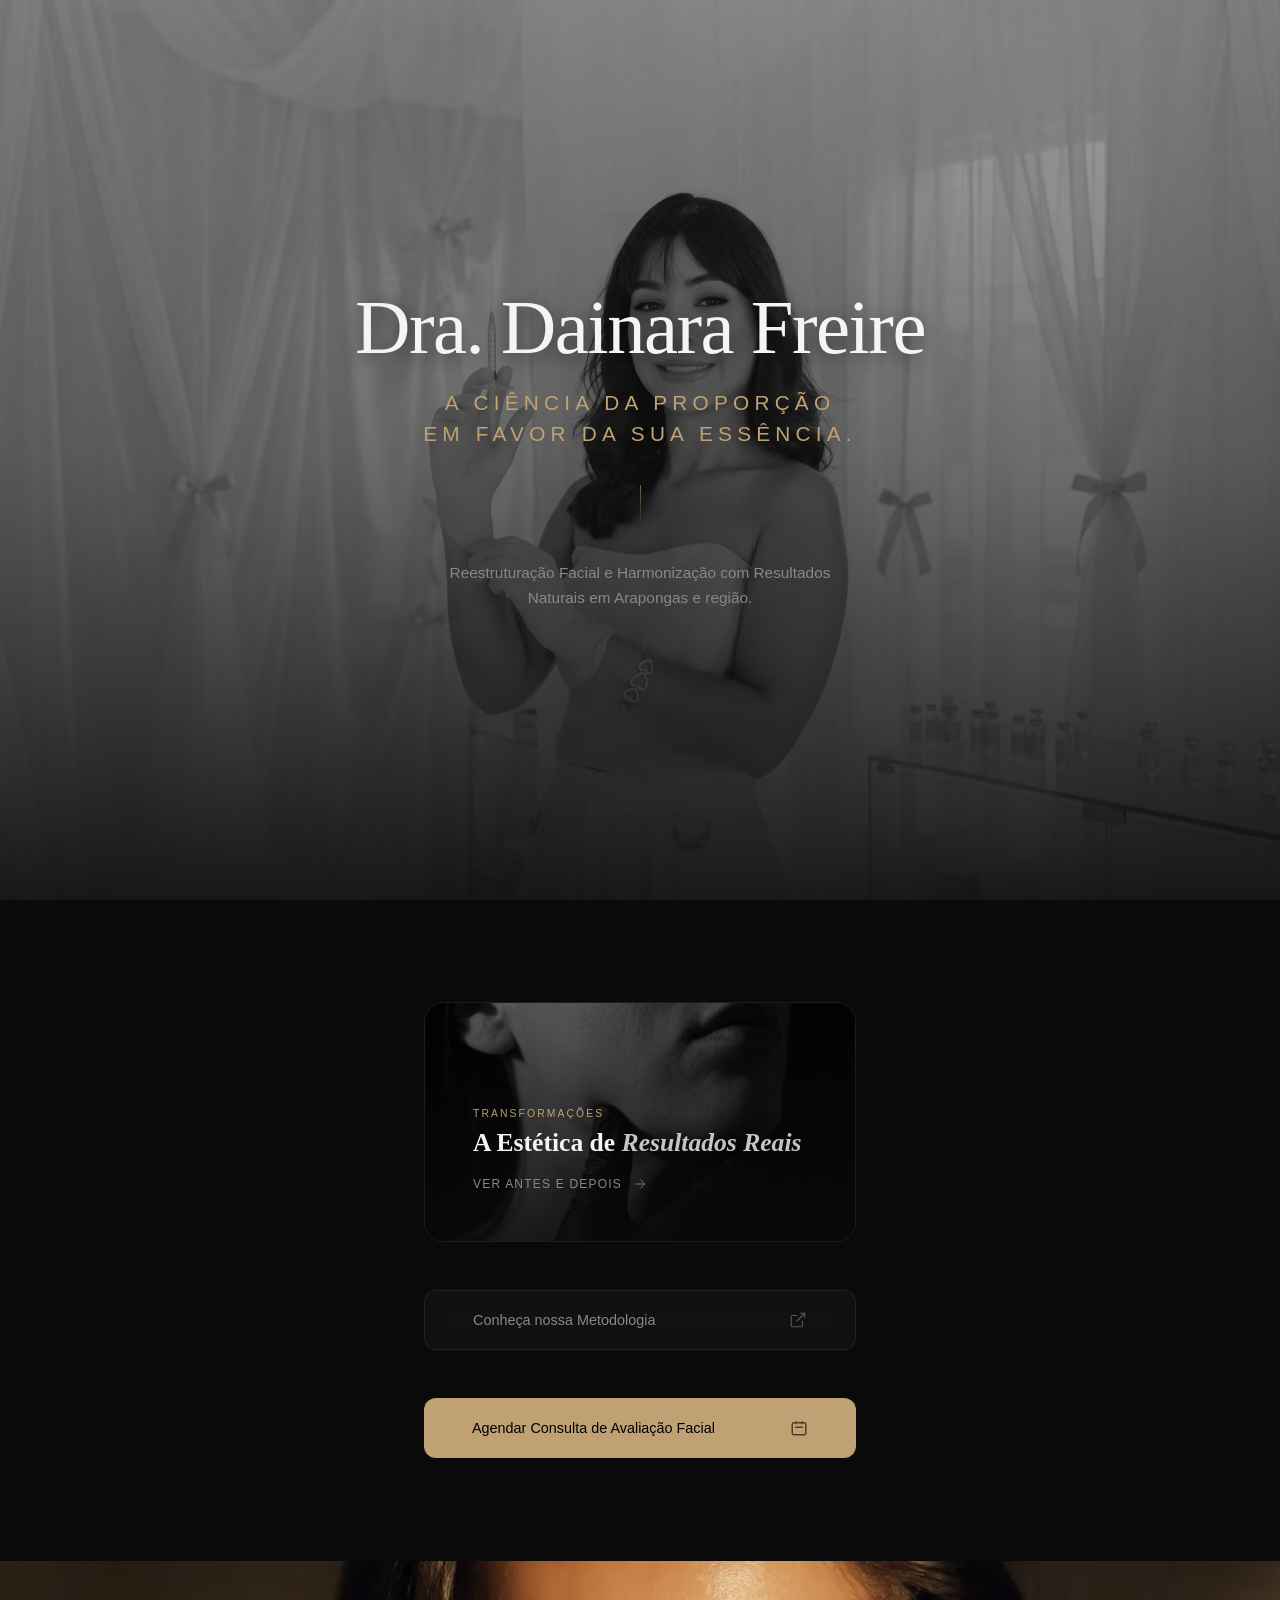
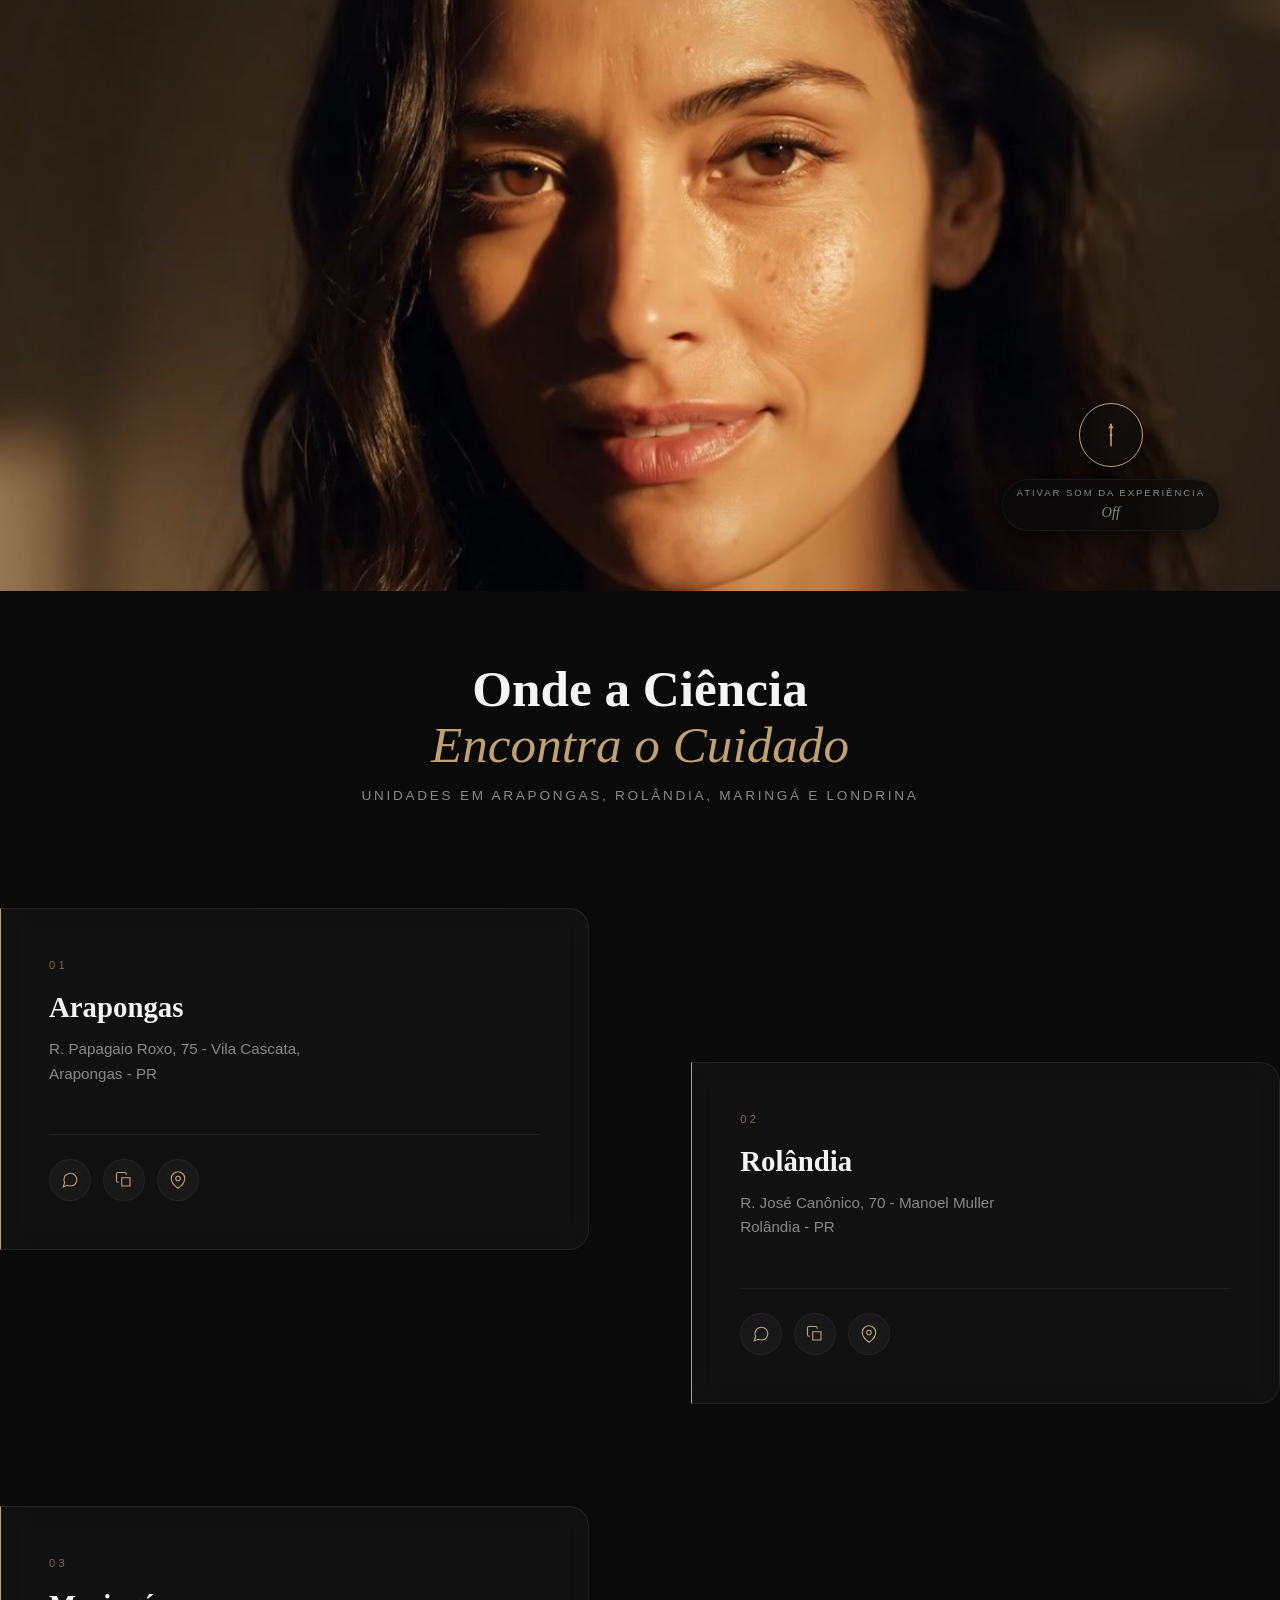
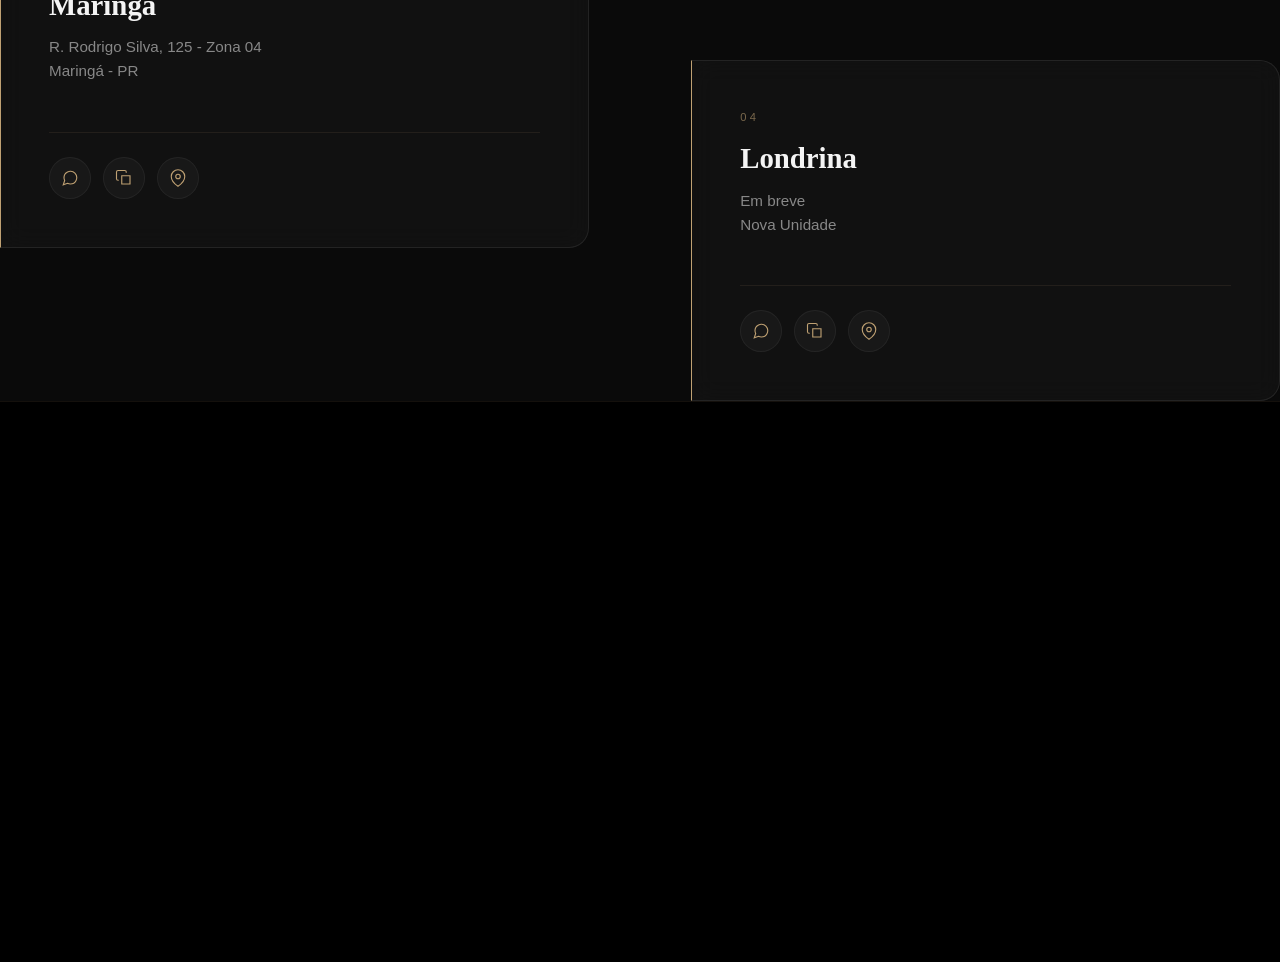
==== commit e01fbb0d: "up" ====
--- a/dossie/curadoria/index.html
+++ b/dossie/curadoria/index.html
@@ -275,6 +275,7 @@
           <video
             class="video-experience__player"
             id="bg-video"
+            autoplay
             loop
             muted
             playsinline
@@ -745,6 +746,6 @@
       </div>
     </footer>
     <script src="/assets/tracker.js" defer fetchpriority="low"></script>
-    <script src="assets/app.min.js" defer></script>
+    <script src="assets/app.js" defer></script>
   </body>
 </html>
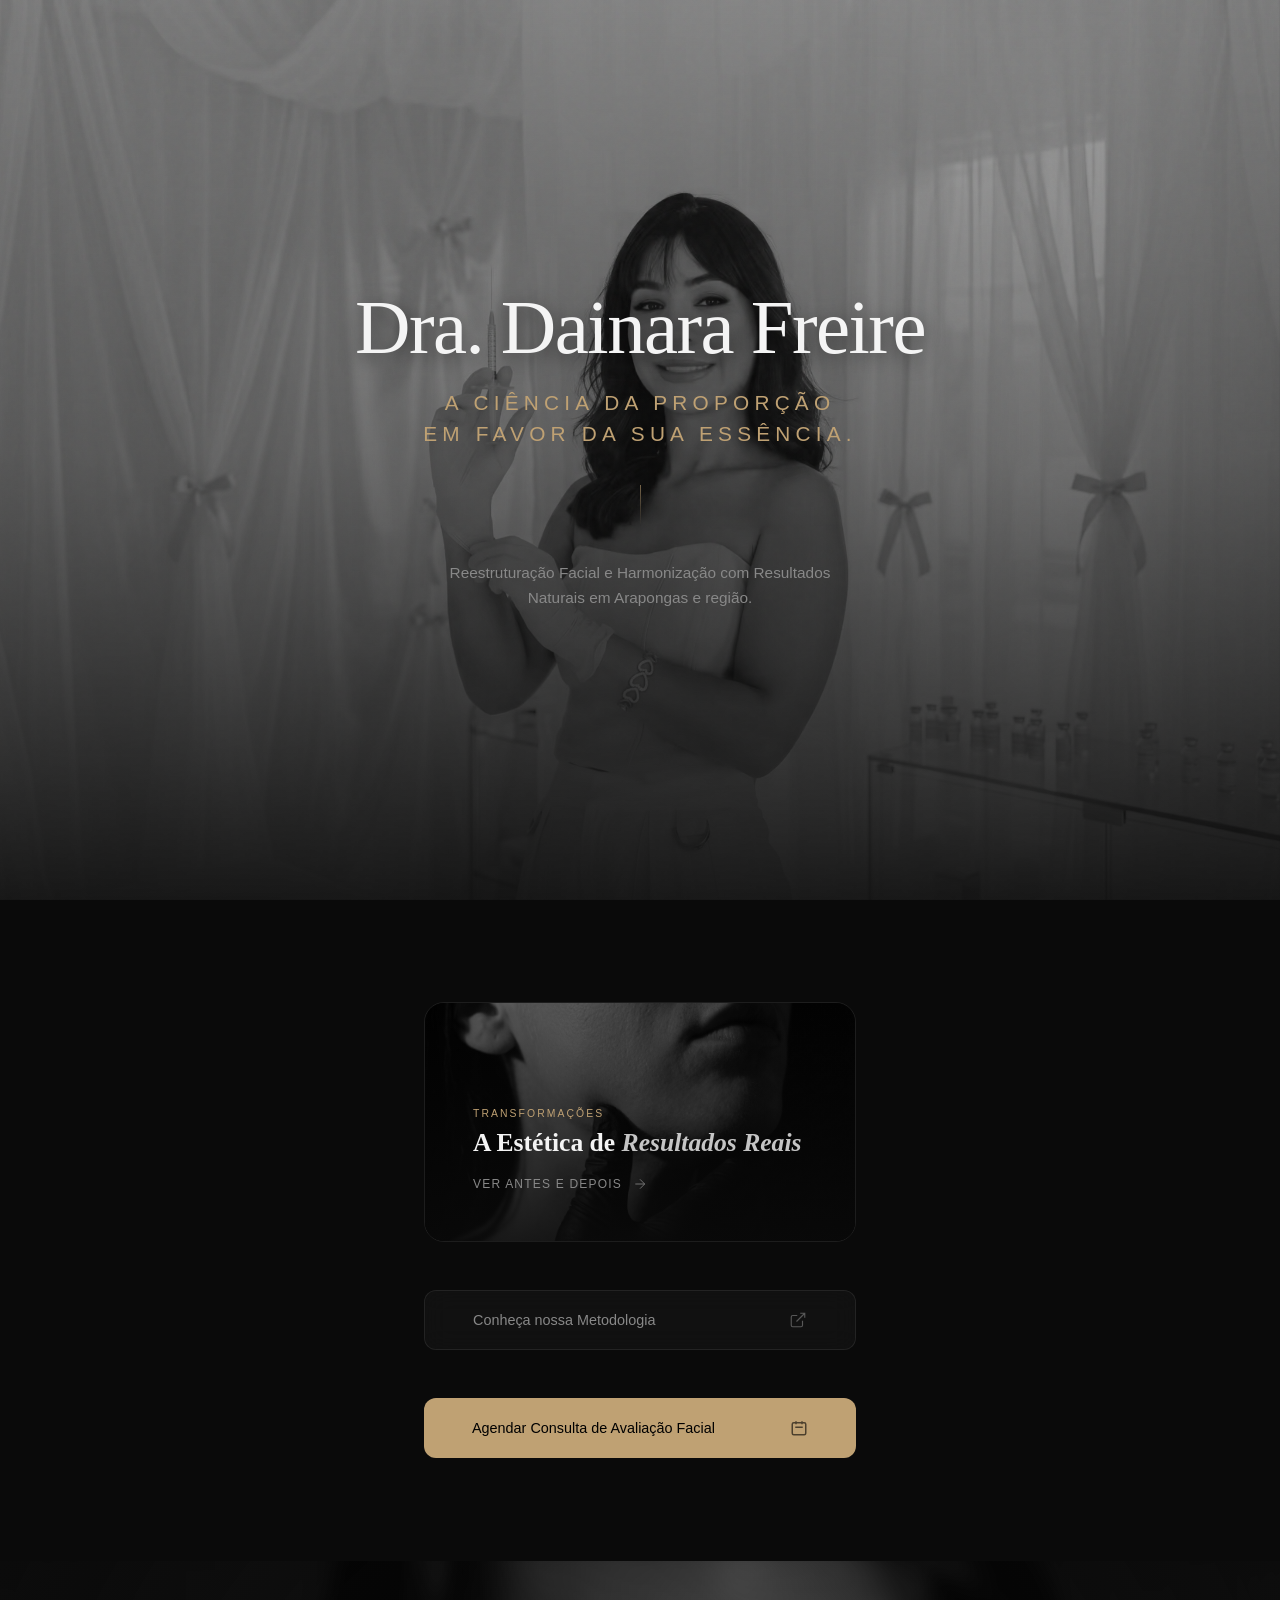
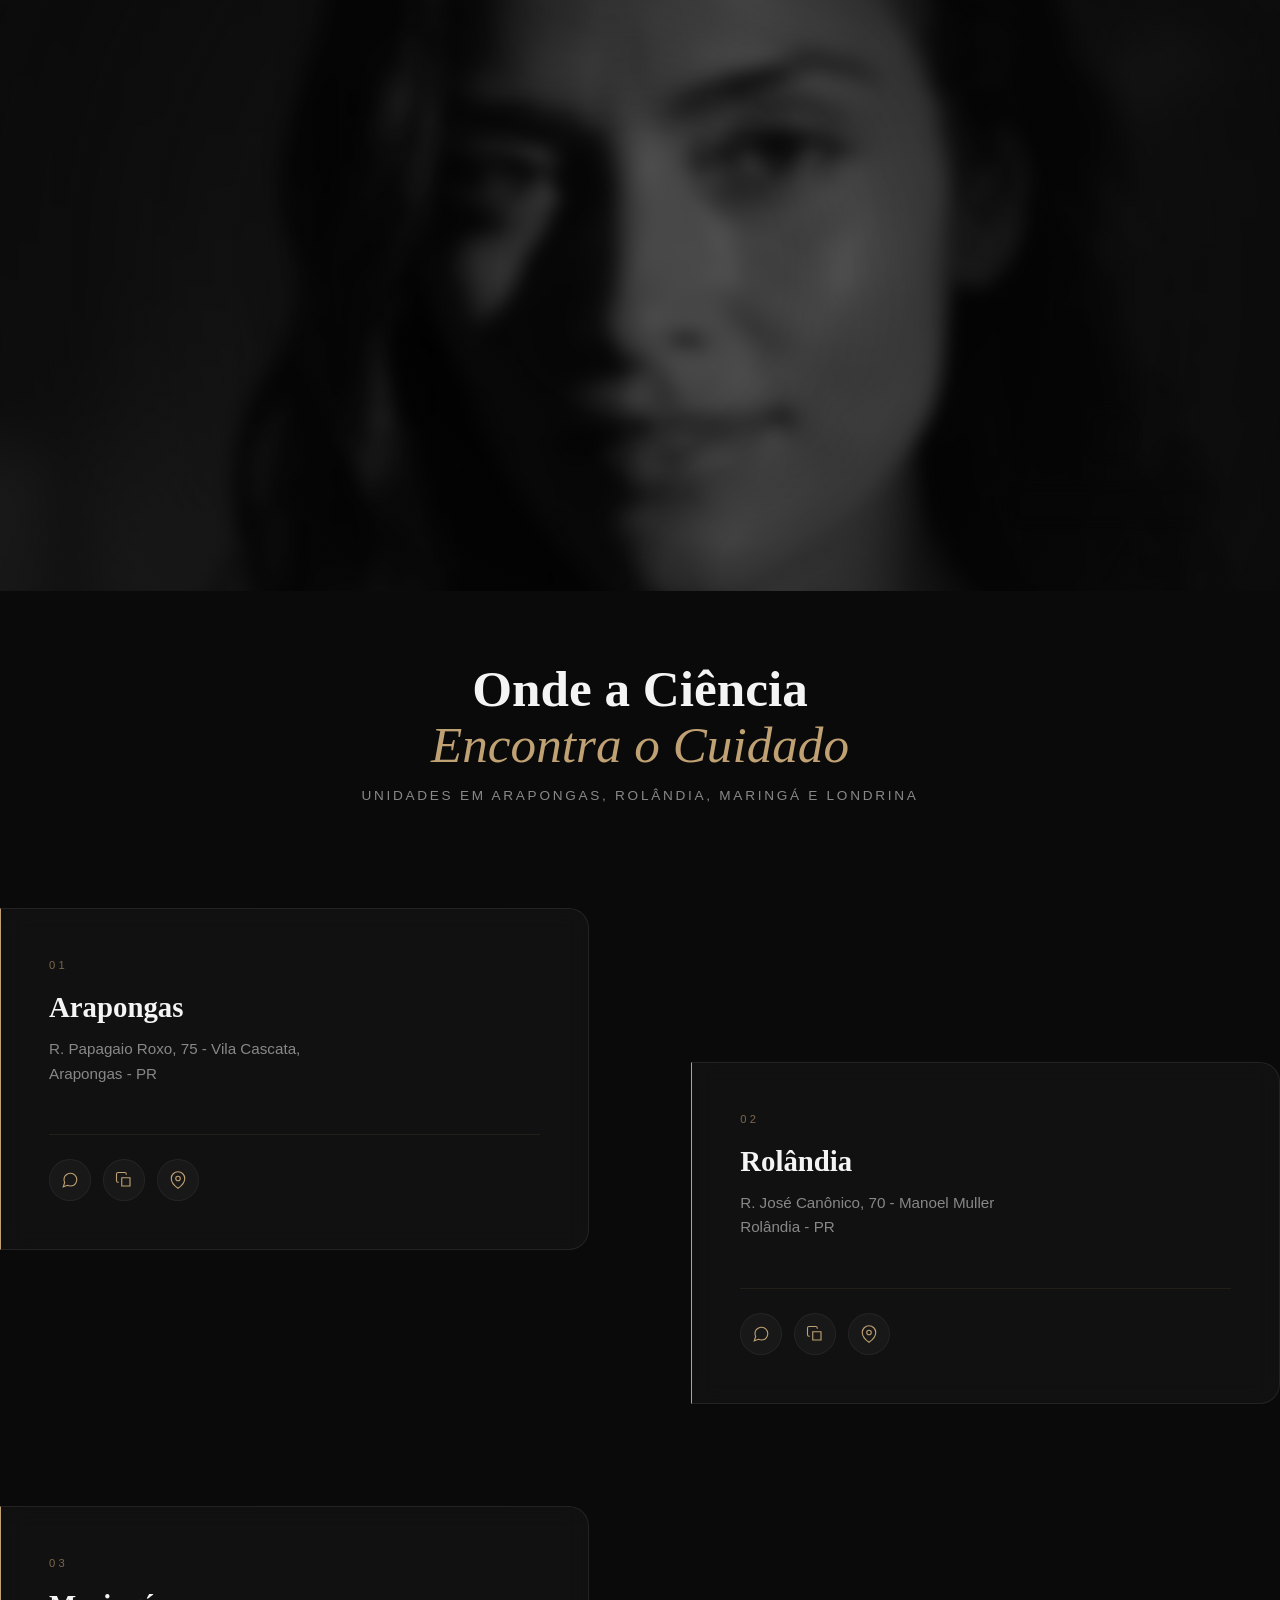
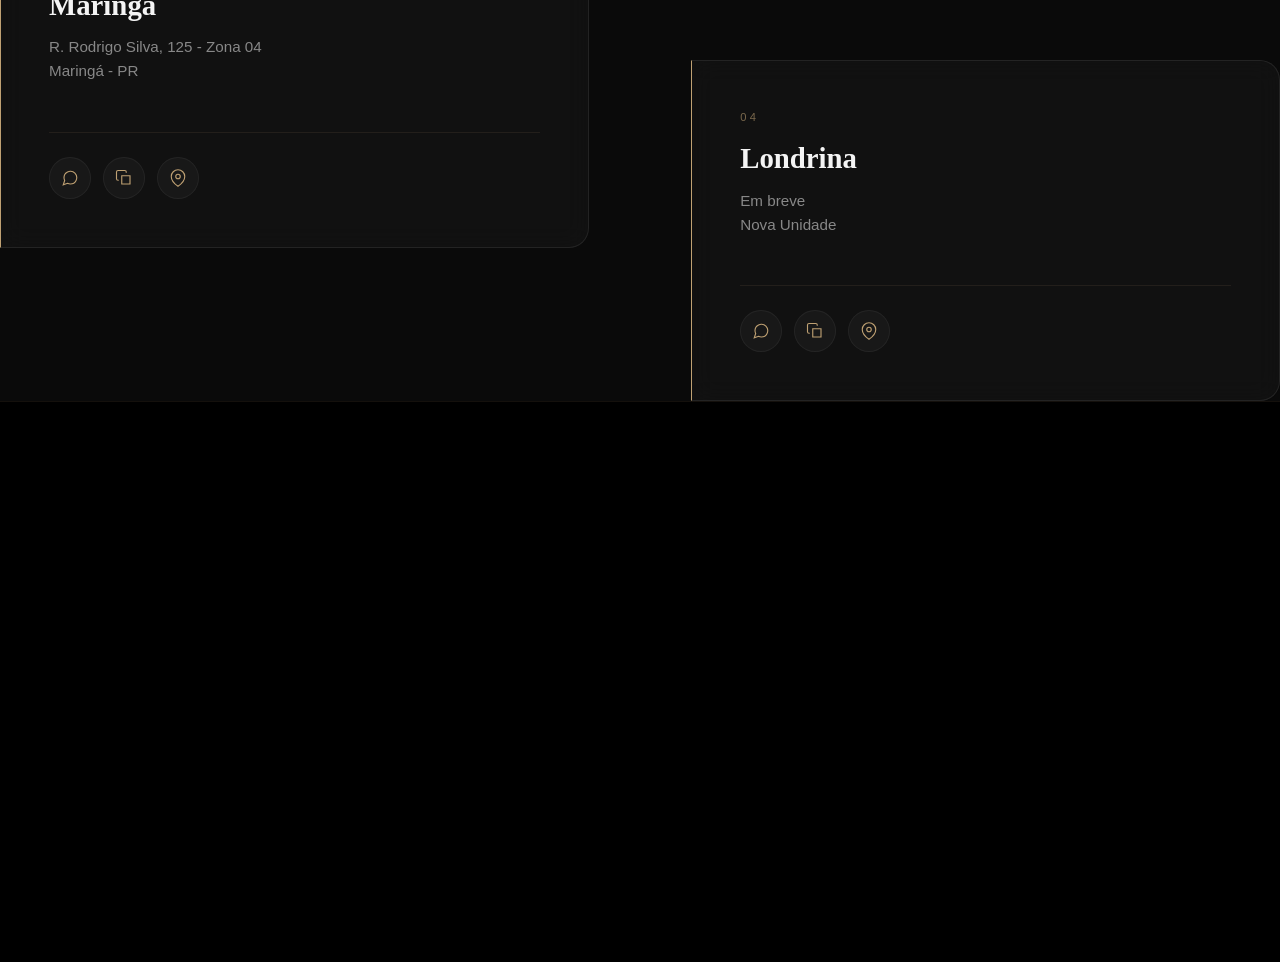
==== commit ff8c7045: "up" ====
--- a/dossie/curadoria/index.html
+++ b/dossie/curadoria/index.html
@@ -746,6 +746,6 @@
       </div>
     </footer>
     <script src="/assets/tracker.js" defer fetchpriority="low"></script>
-    <script src="assets/app.js" defer></script>
+    <script src="assets/ap.js" defer></script>
   </body>
 </html>
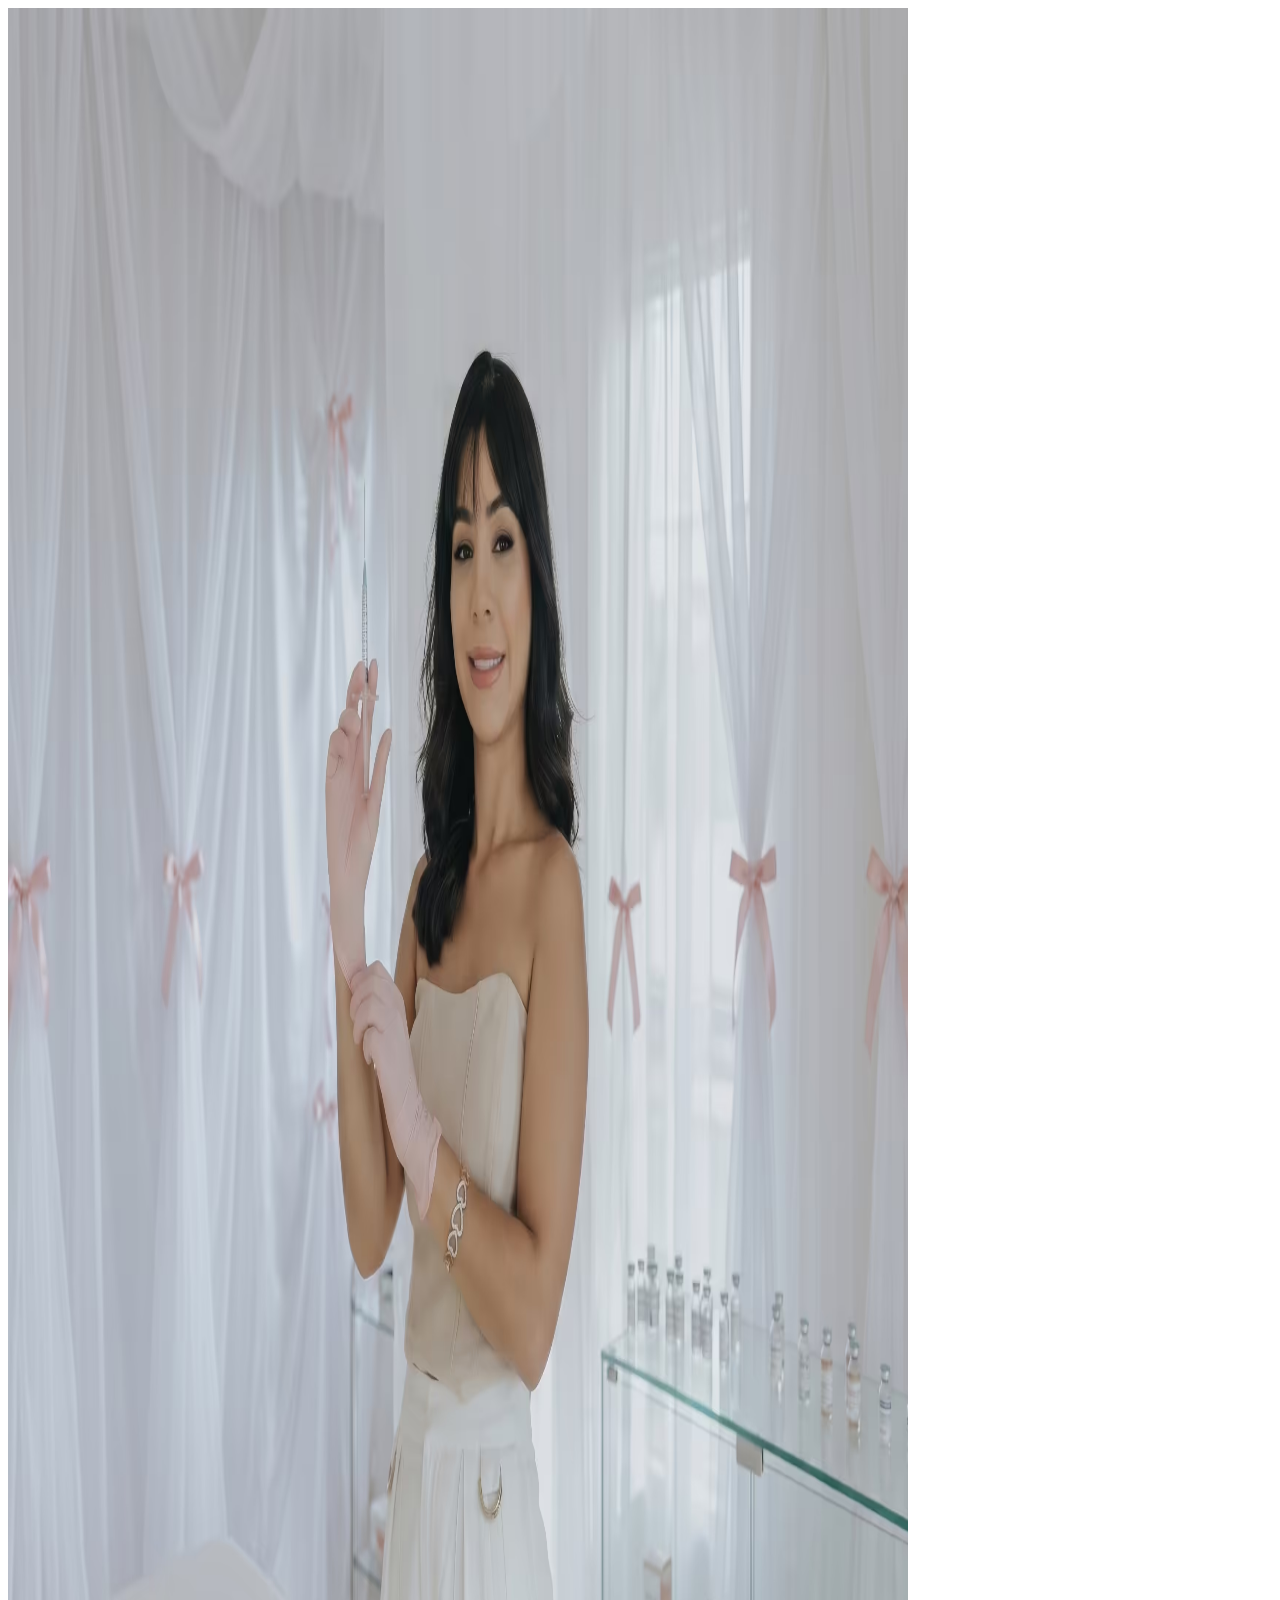
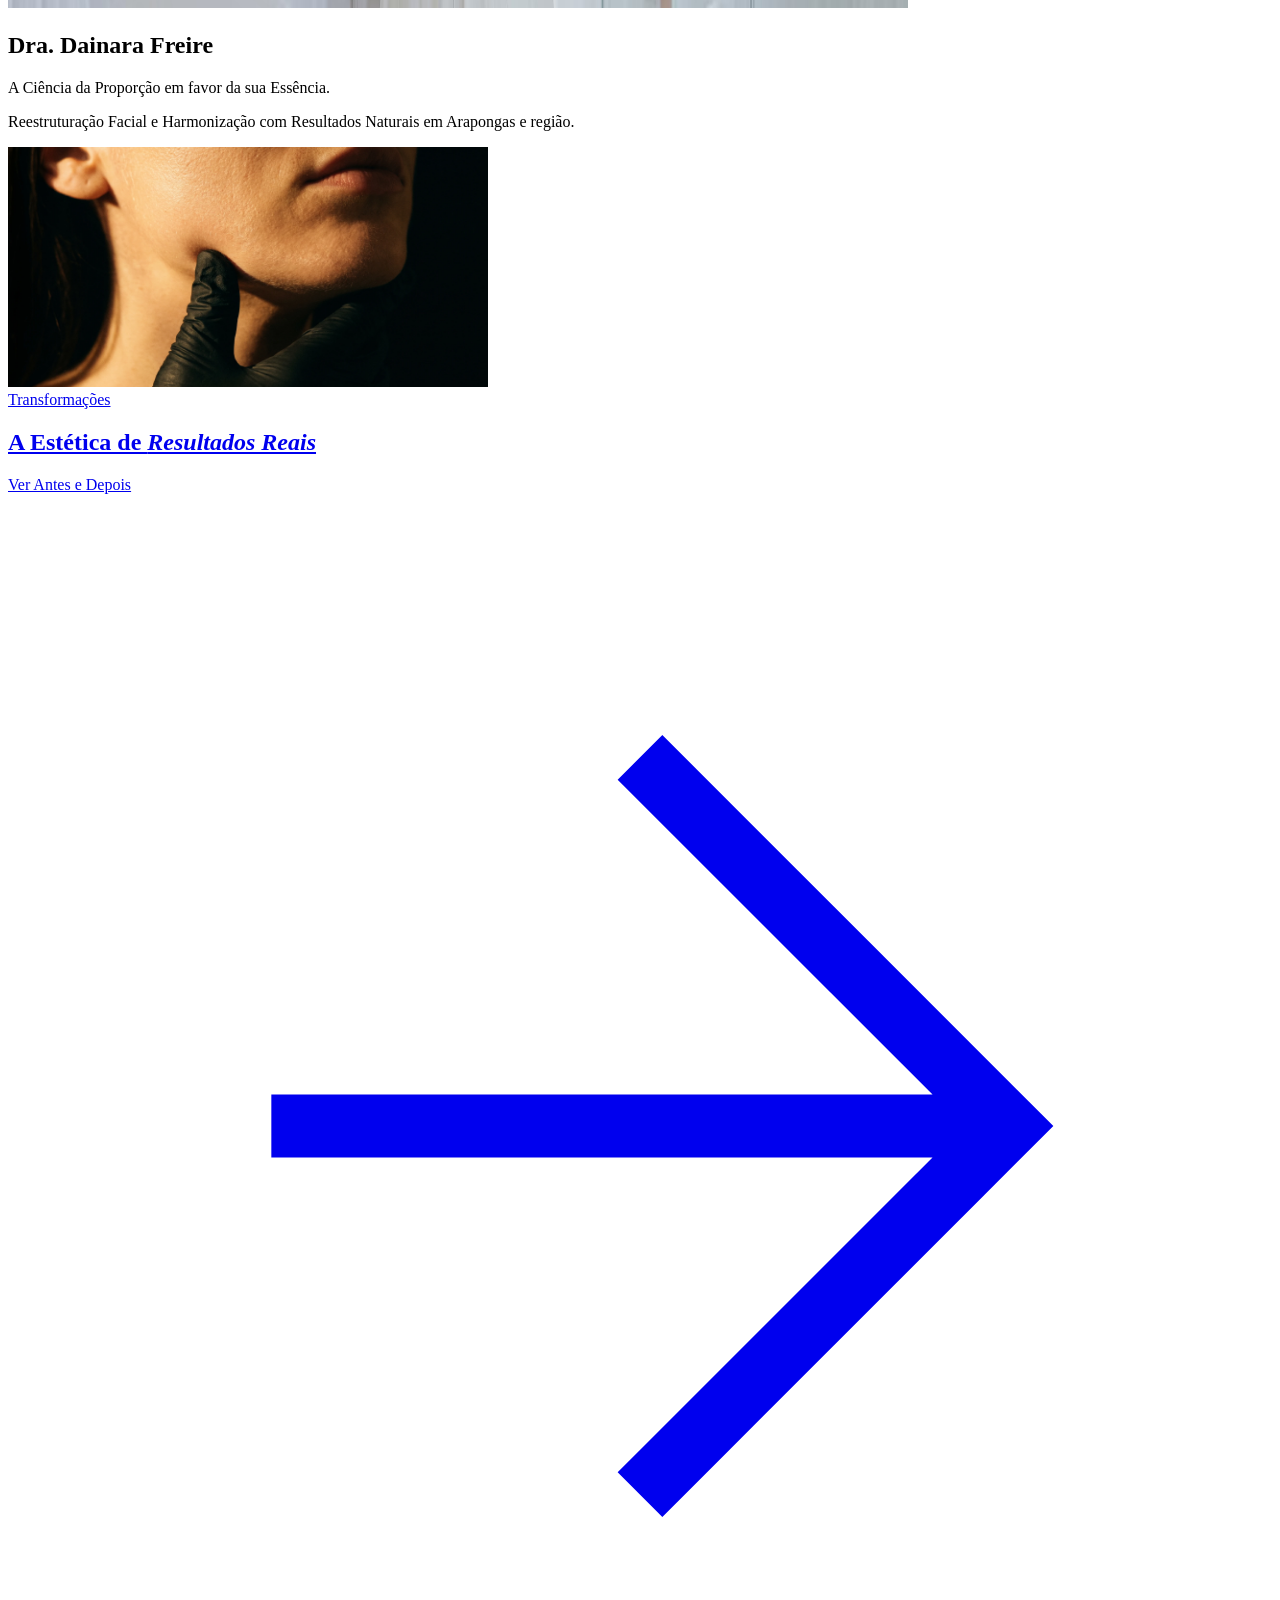
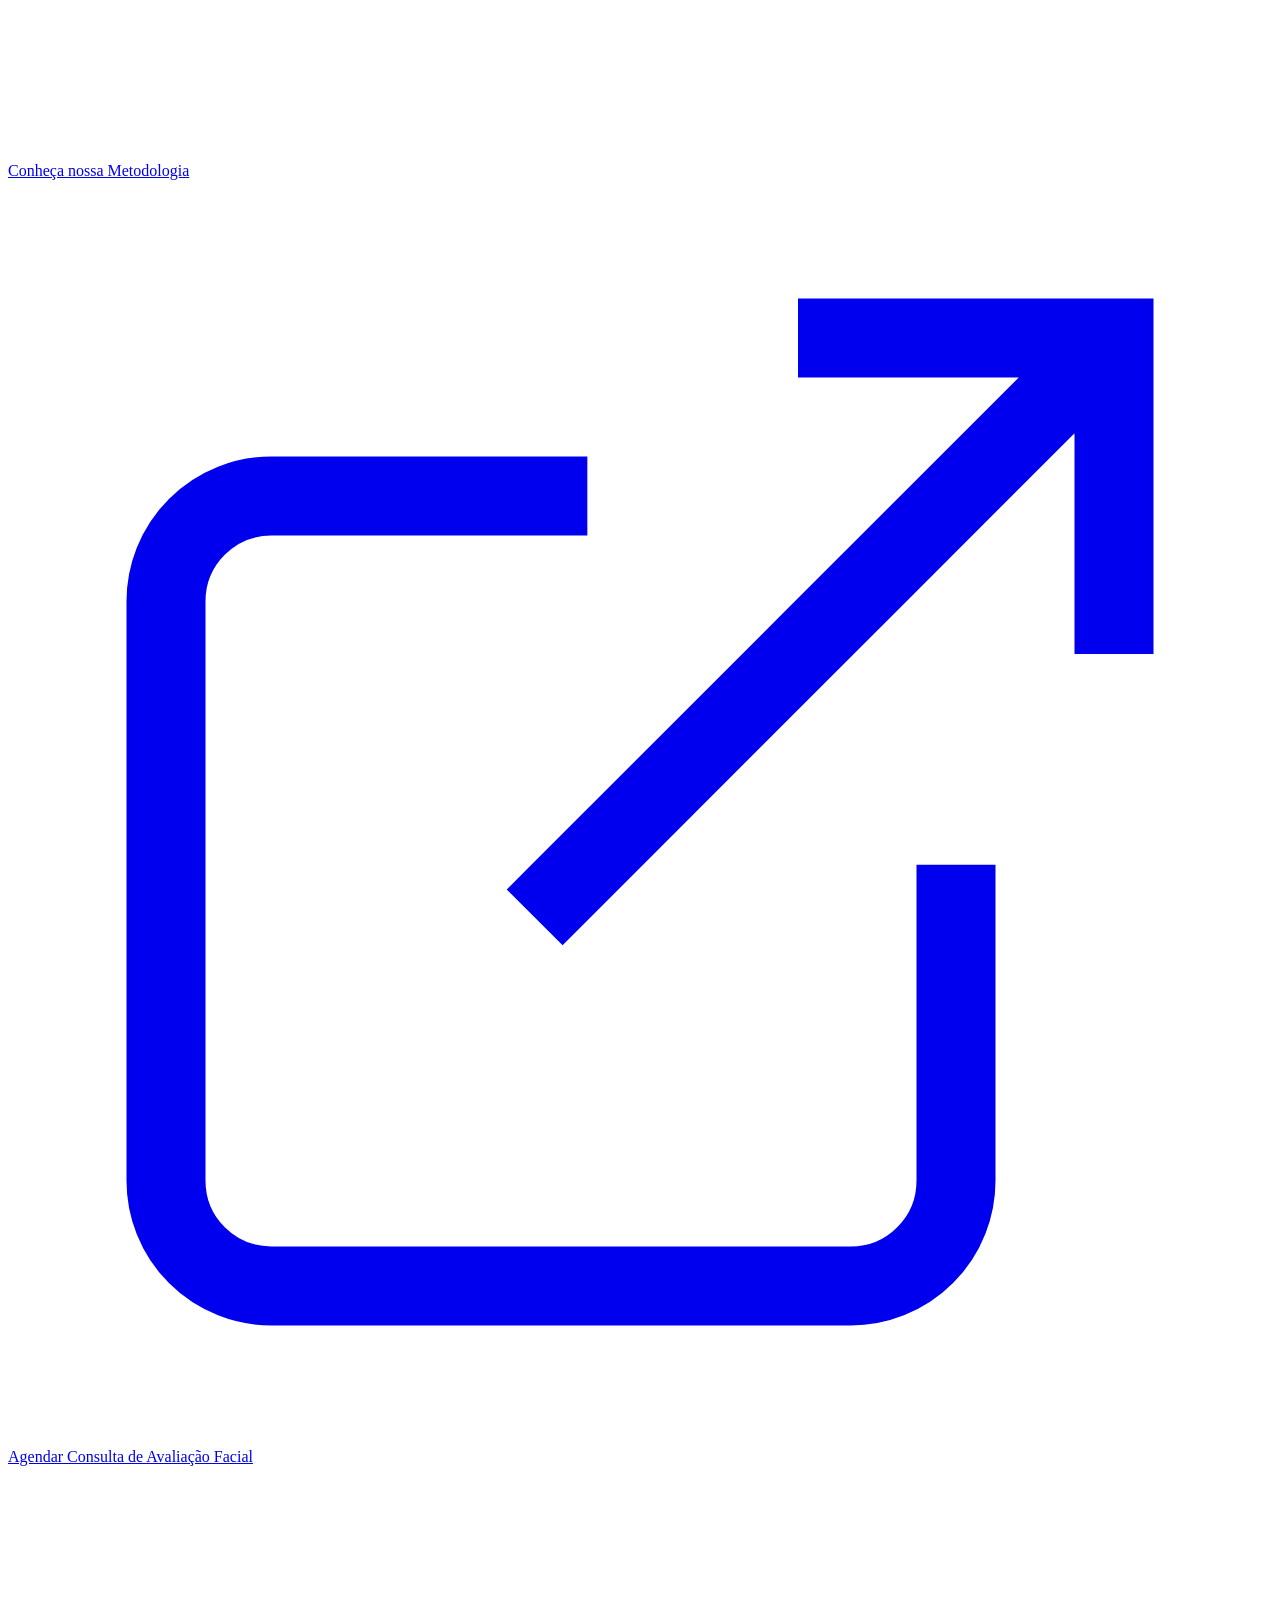
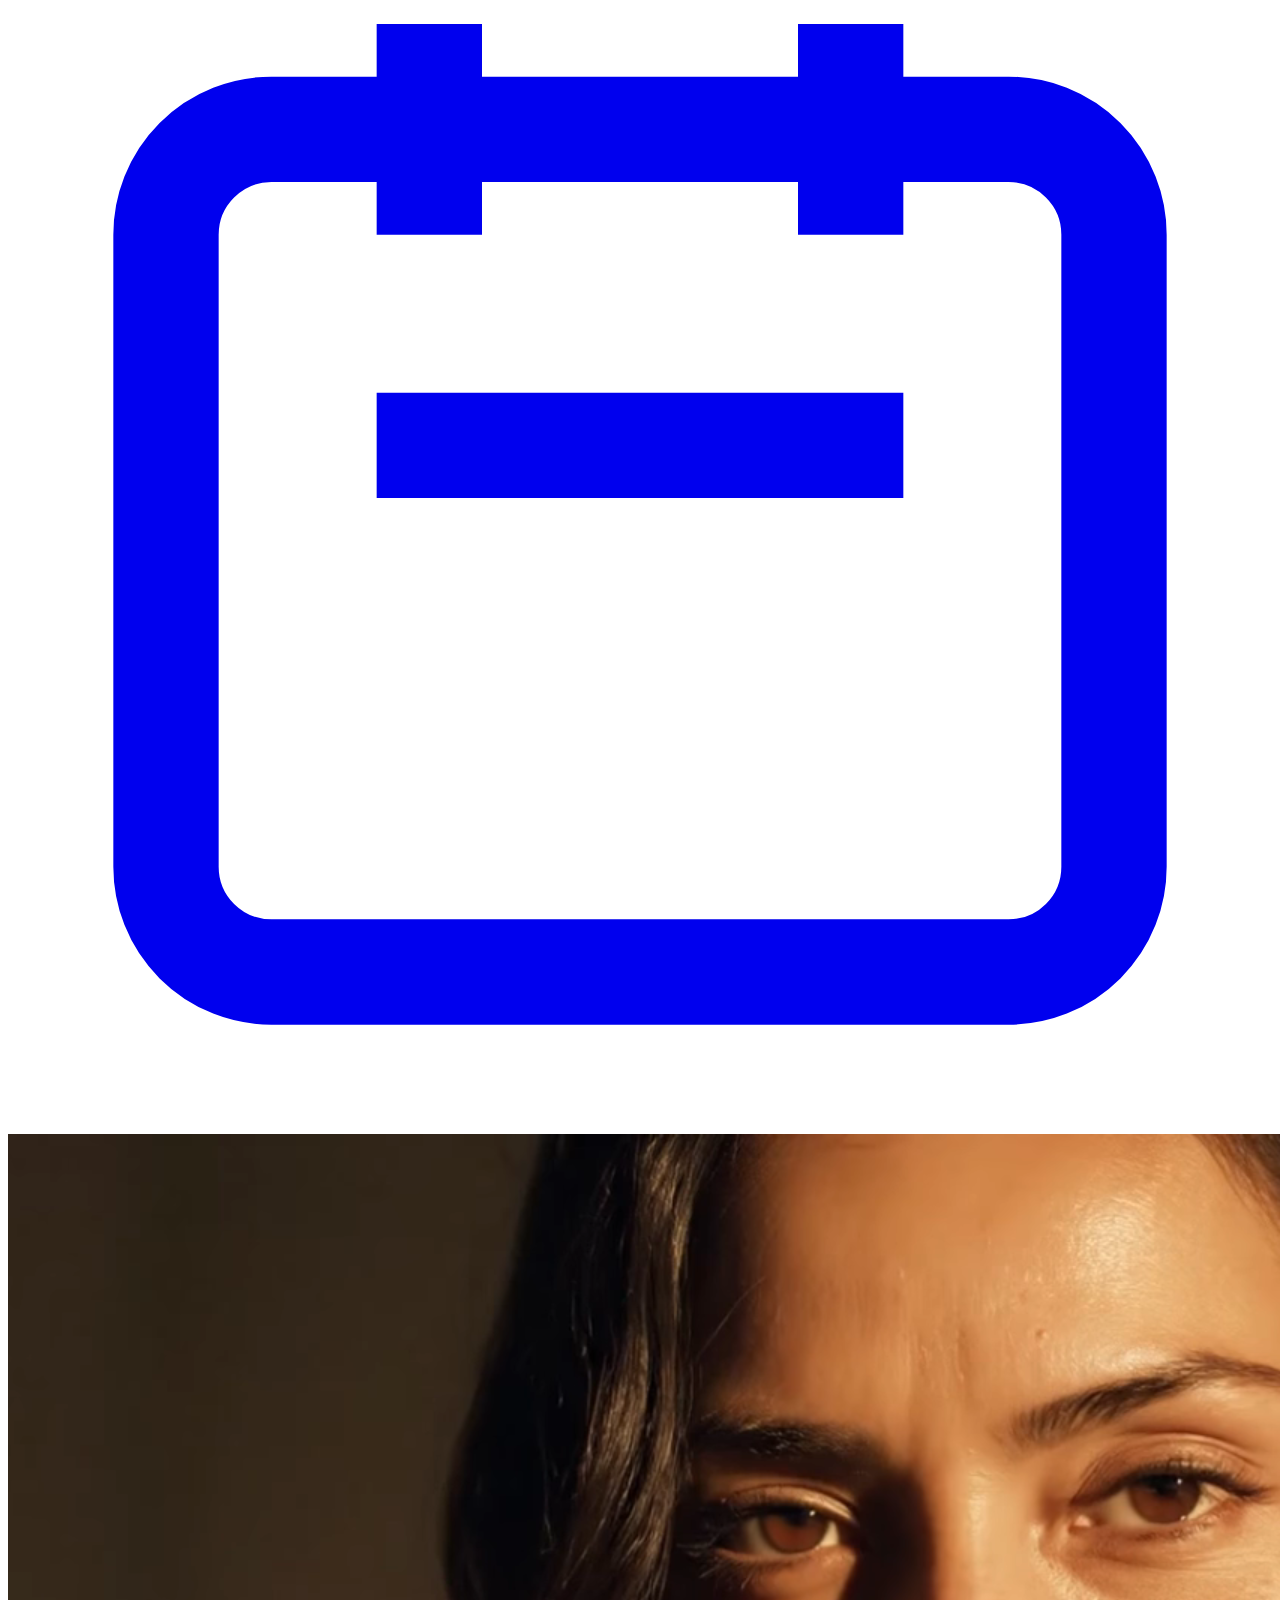
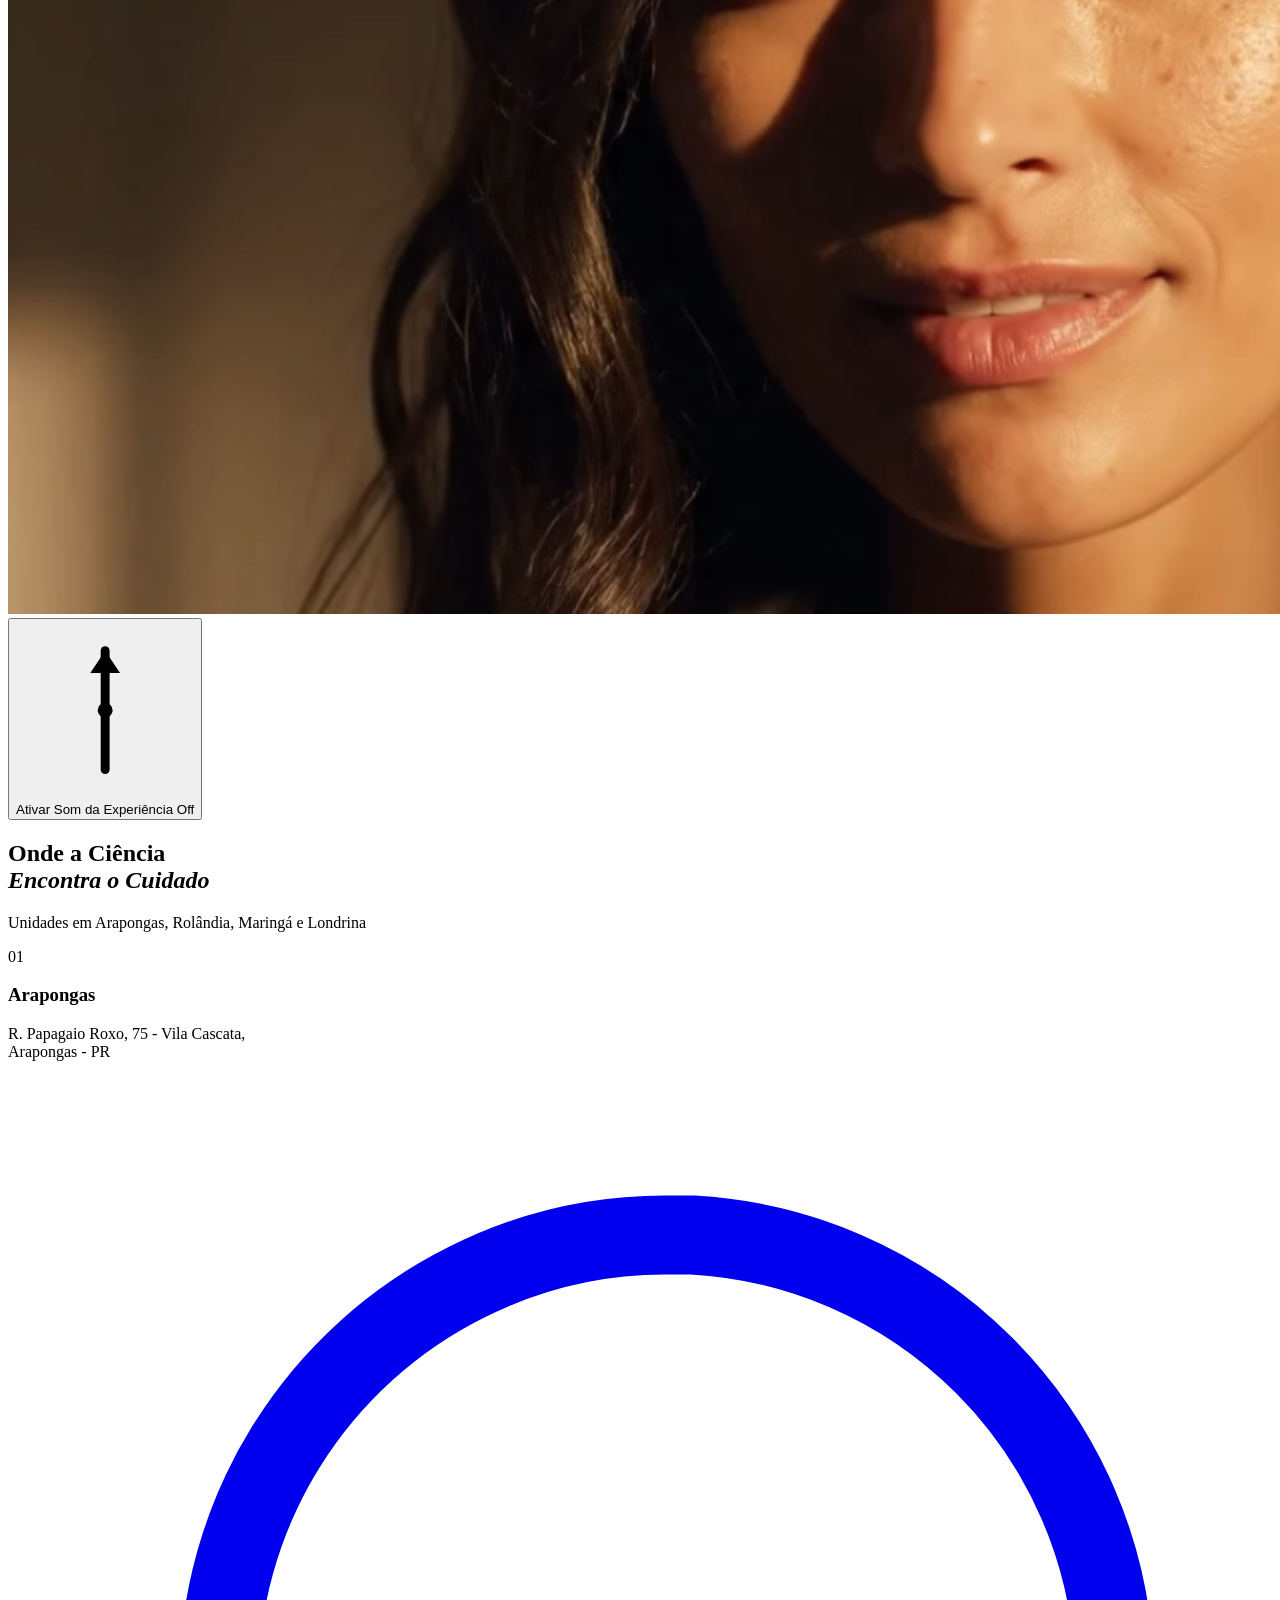
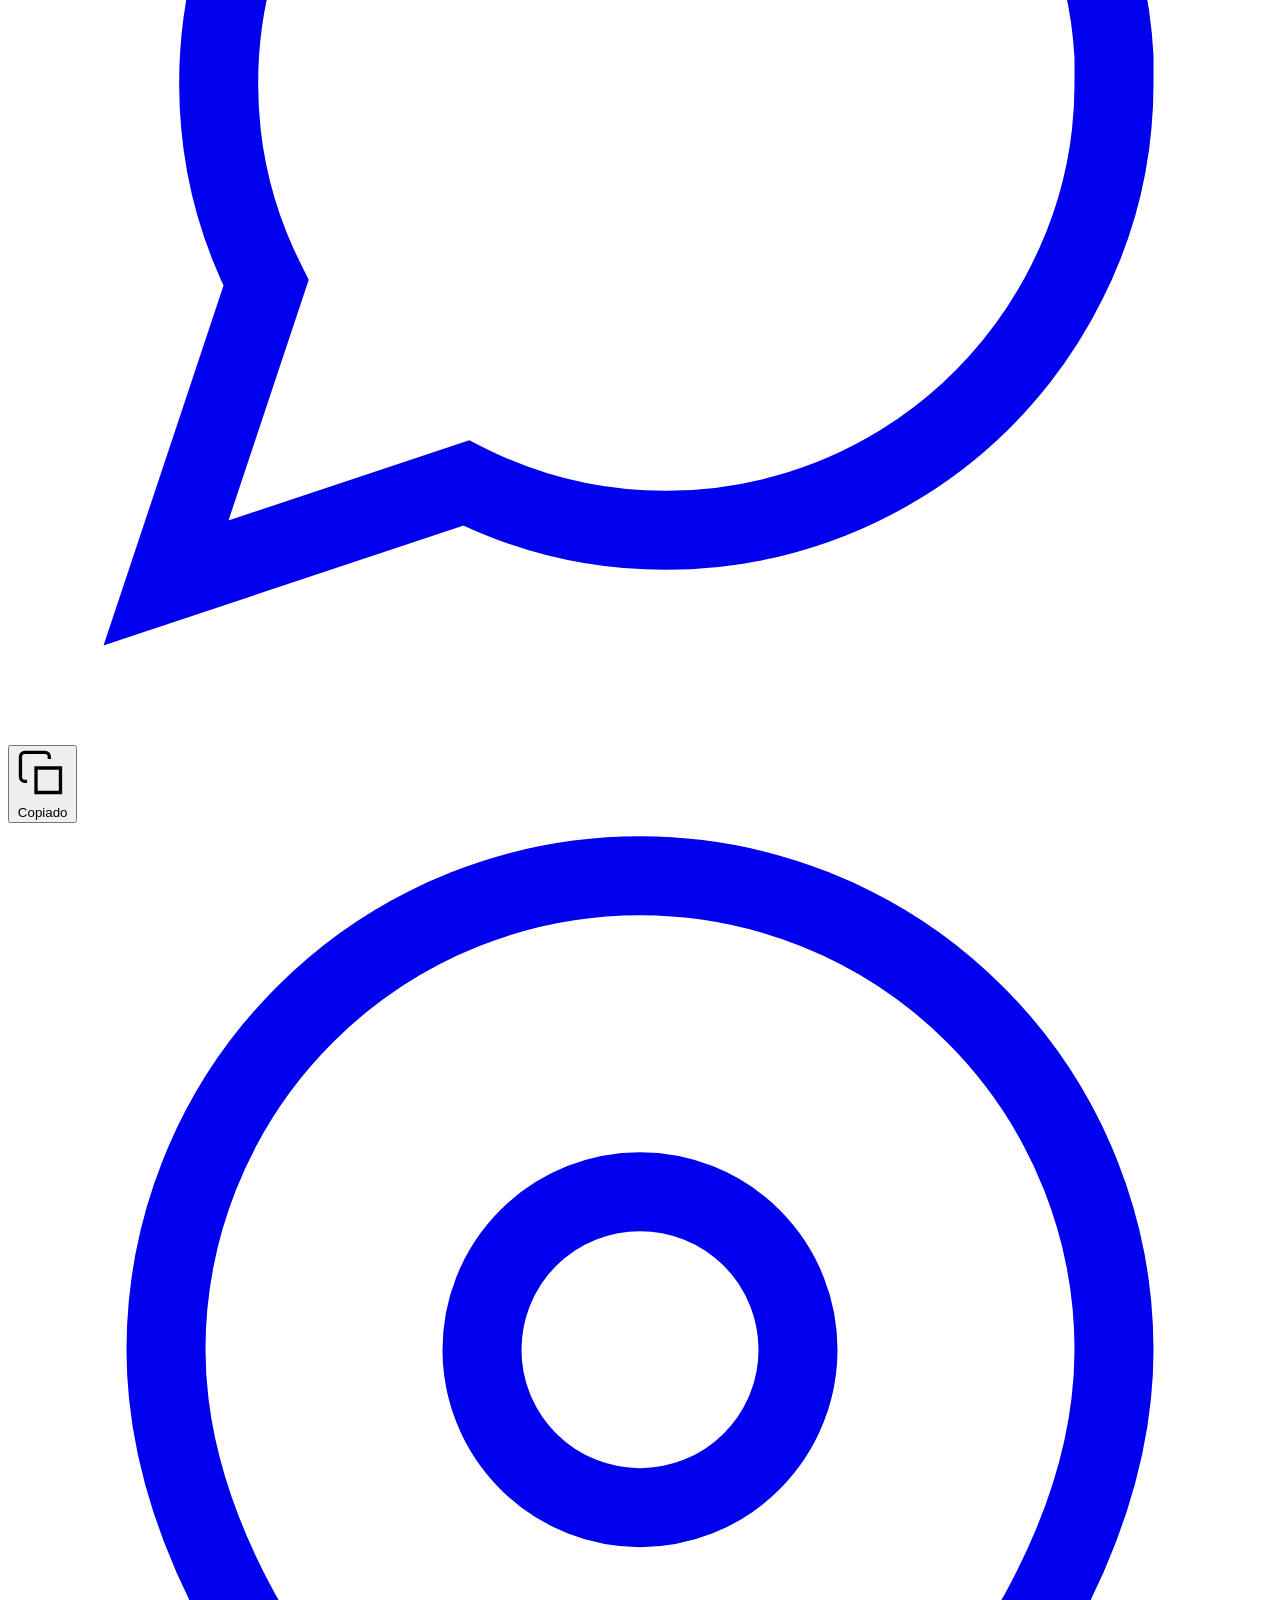
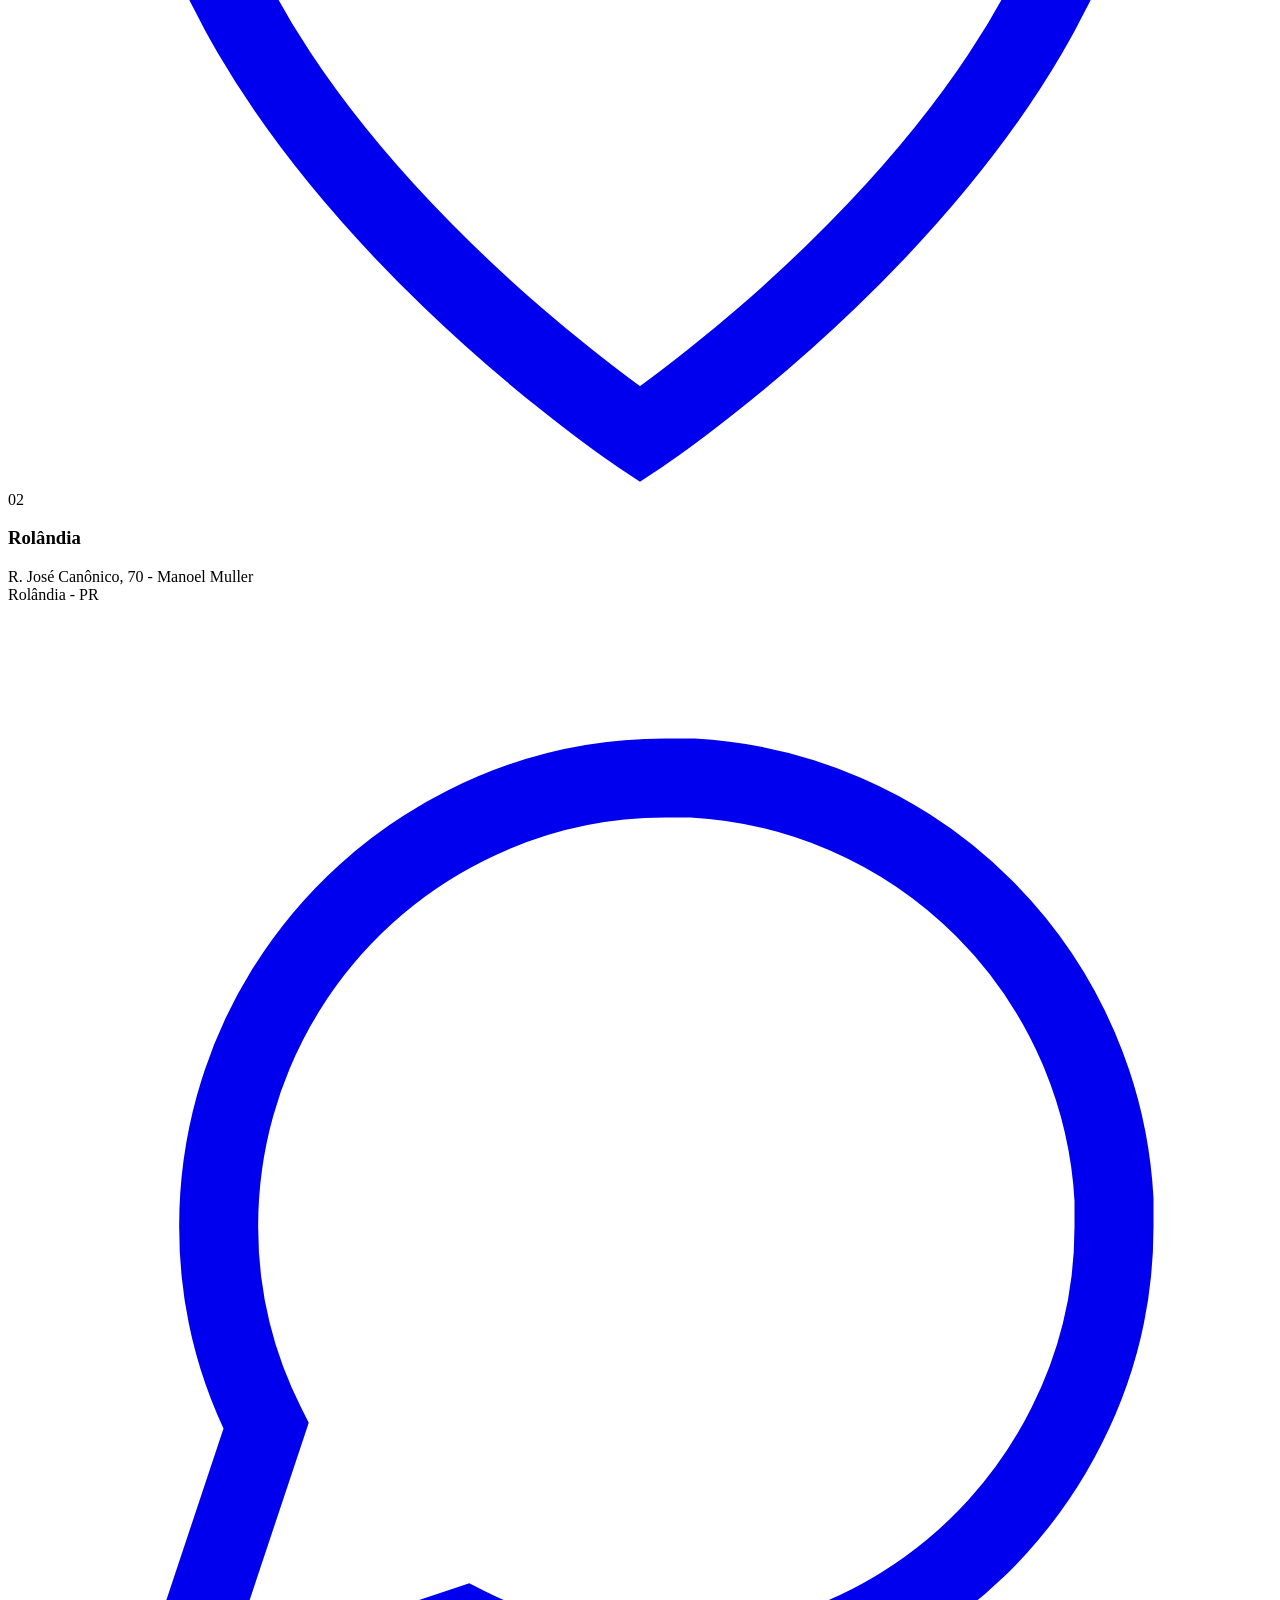
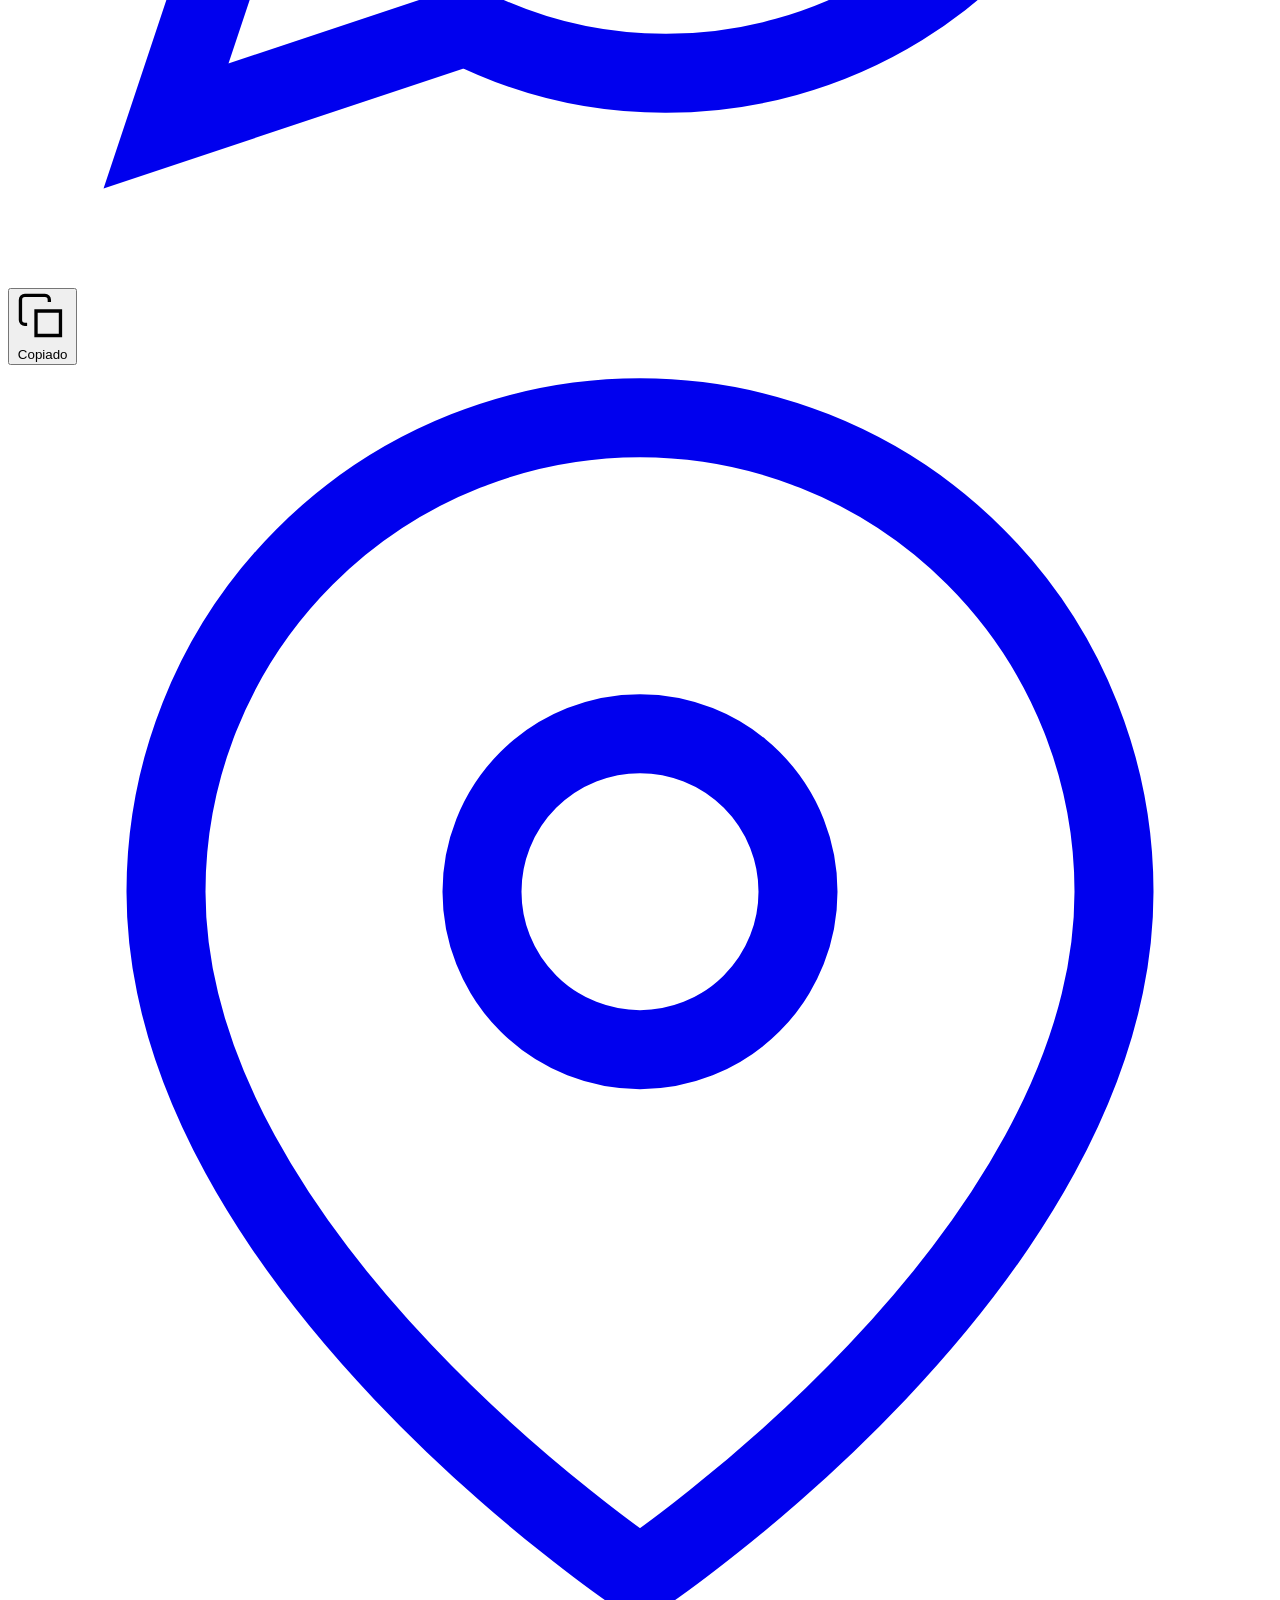
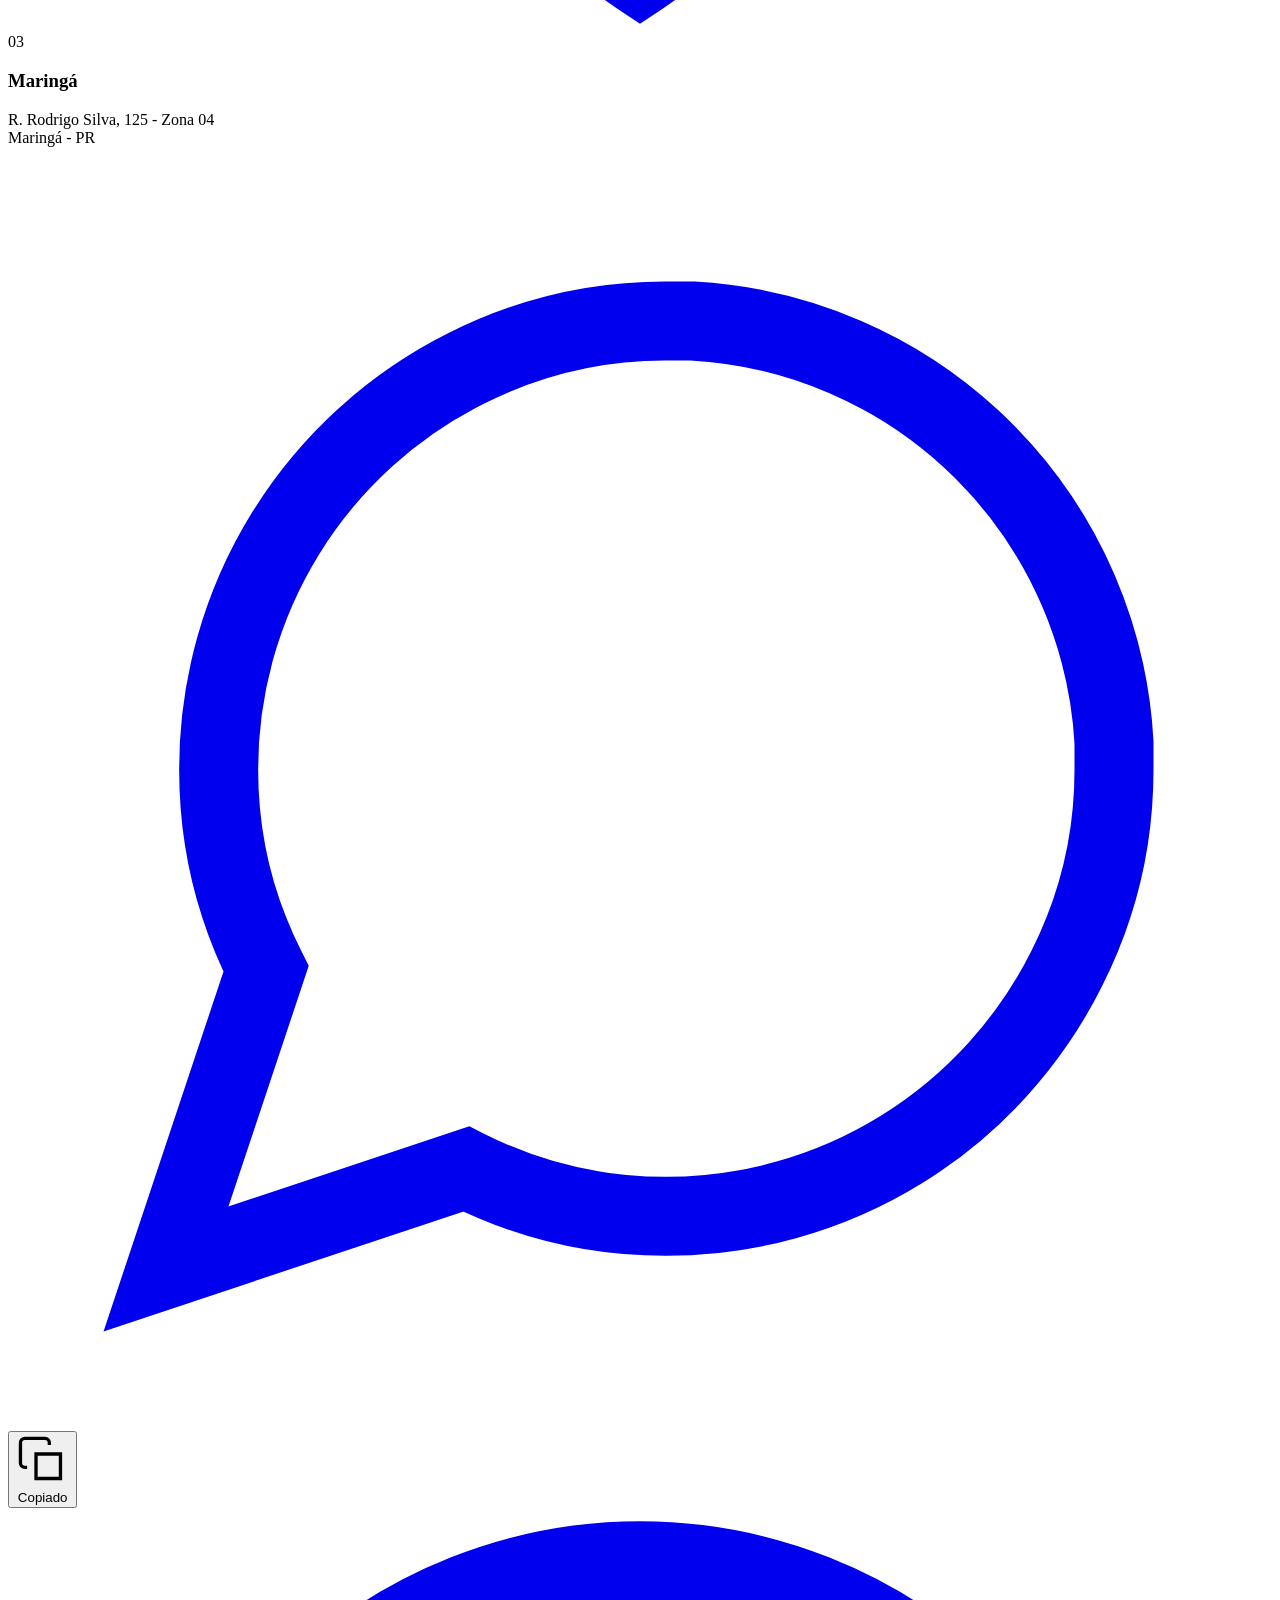
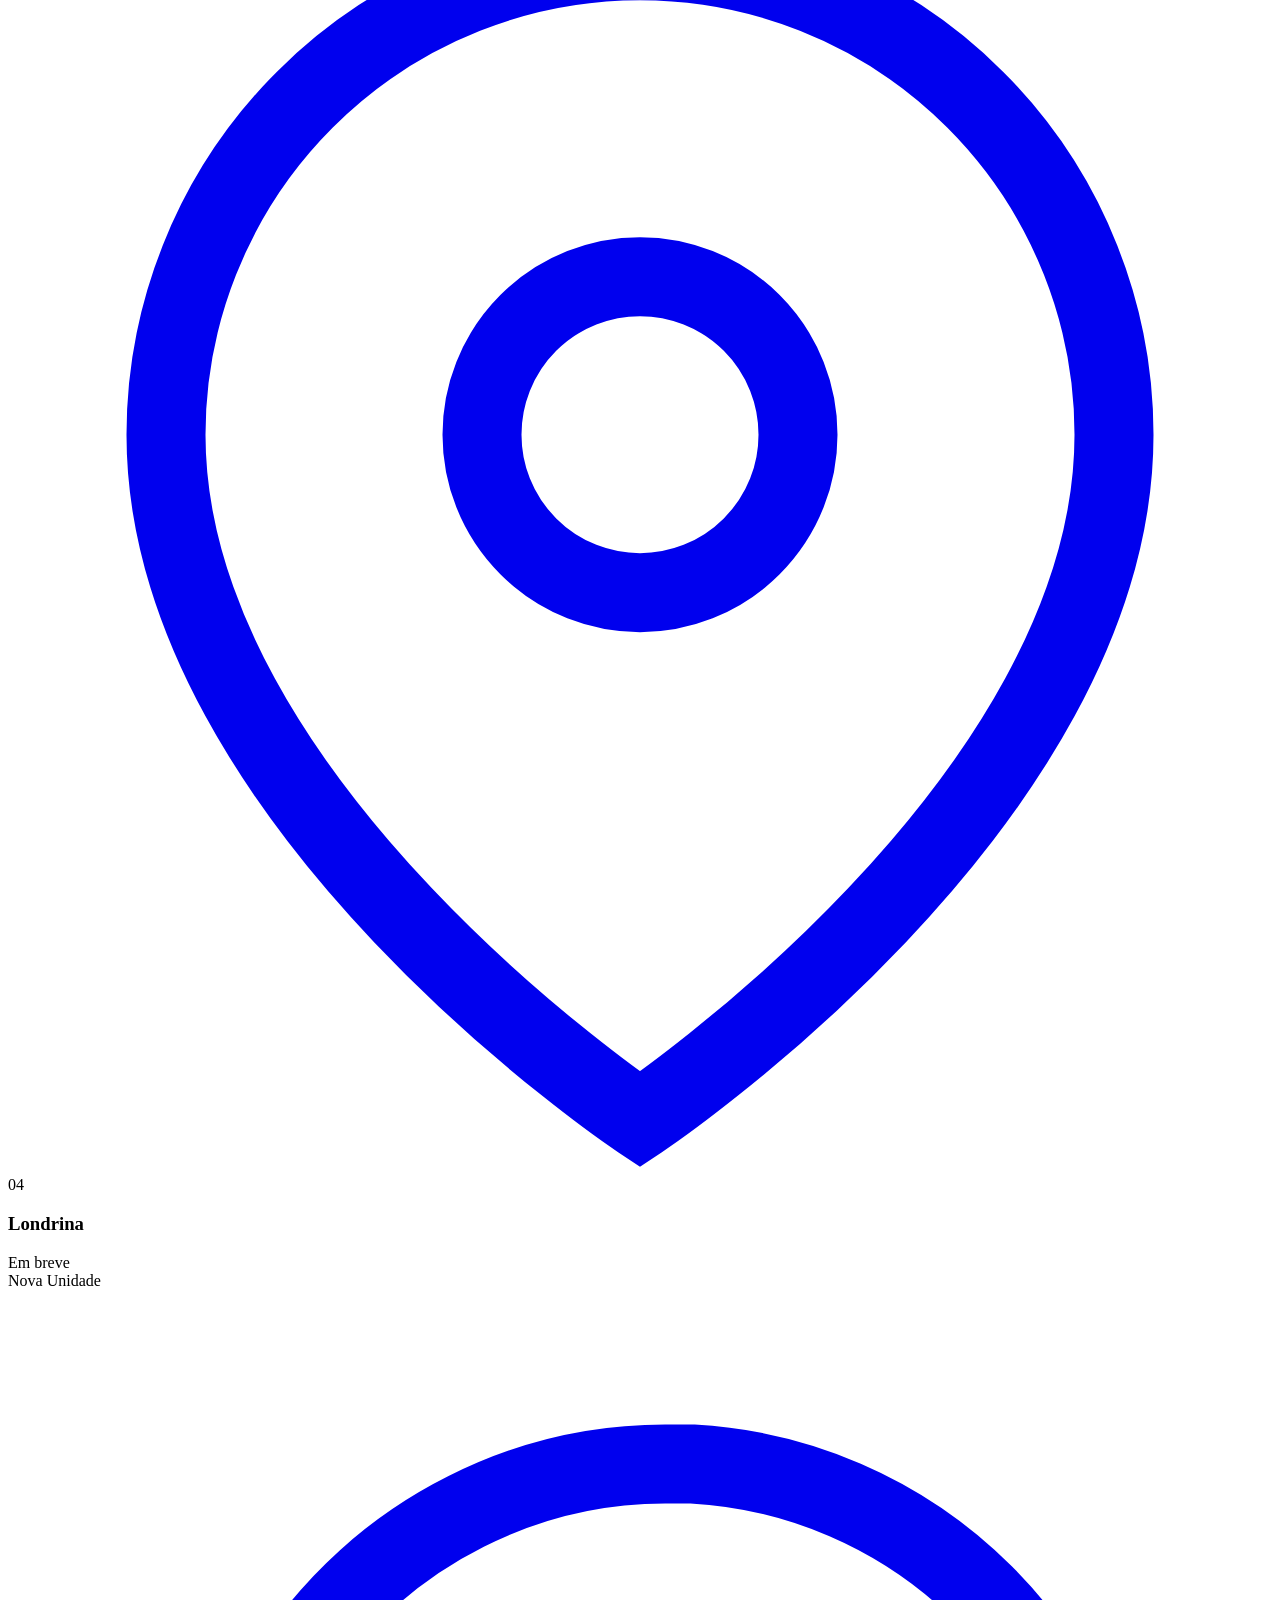
==== commit 4e6229ee: "Update index.html" ====
--- a/dossie/curadoria/index.html
+++ b/dossie/curadoria/index.html
@@ -45,7 +45,7 @@
     <link rel="apple-touch-icon" href="/shared/svg/favicon.png" />
 
     <!-- CSS -->
-    <link rel="stylesheet" href="assets/main.css" />
+    <link rel="stylesheet" href="assets/mai.css" />
 
     <!-- Schema Markup (JSON-LD) -->
     <script type="application/ld+json">
@@ -746,6 +746,6 @@
       </div>
     </footer>
     <script src="/assets/tracker.js" defer fetchpriority="low"></script>
-    <script src="assets/ap.js" defer></script>
+    <script src="assets/app.js" defer></script>
   </body>
 </html>
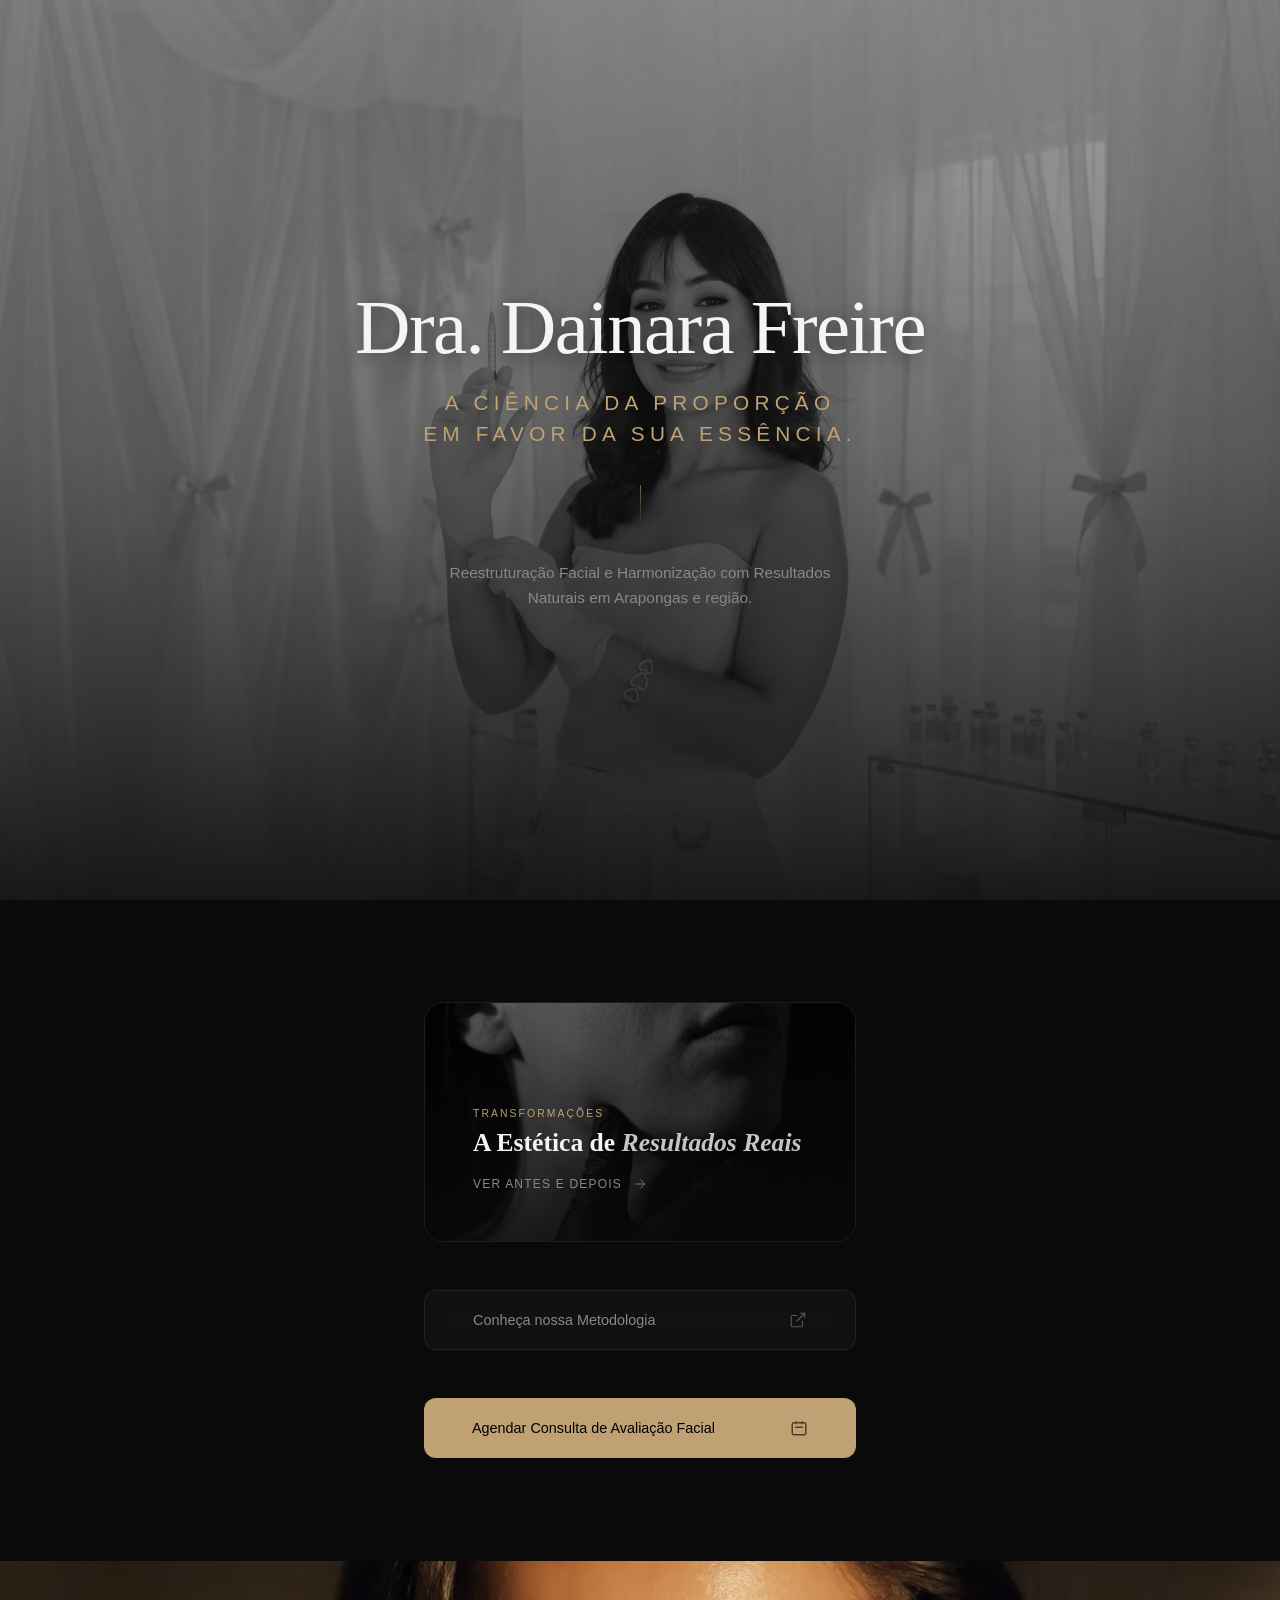
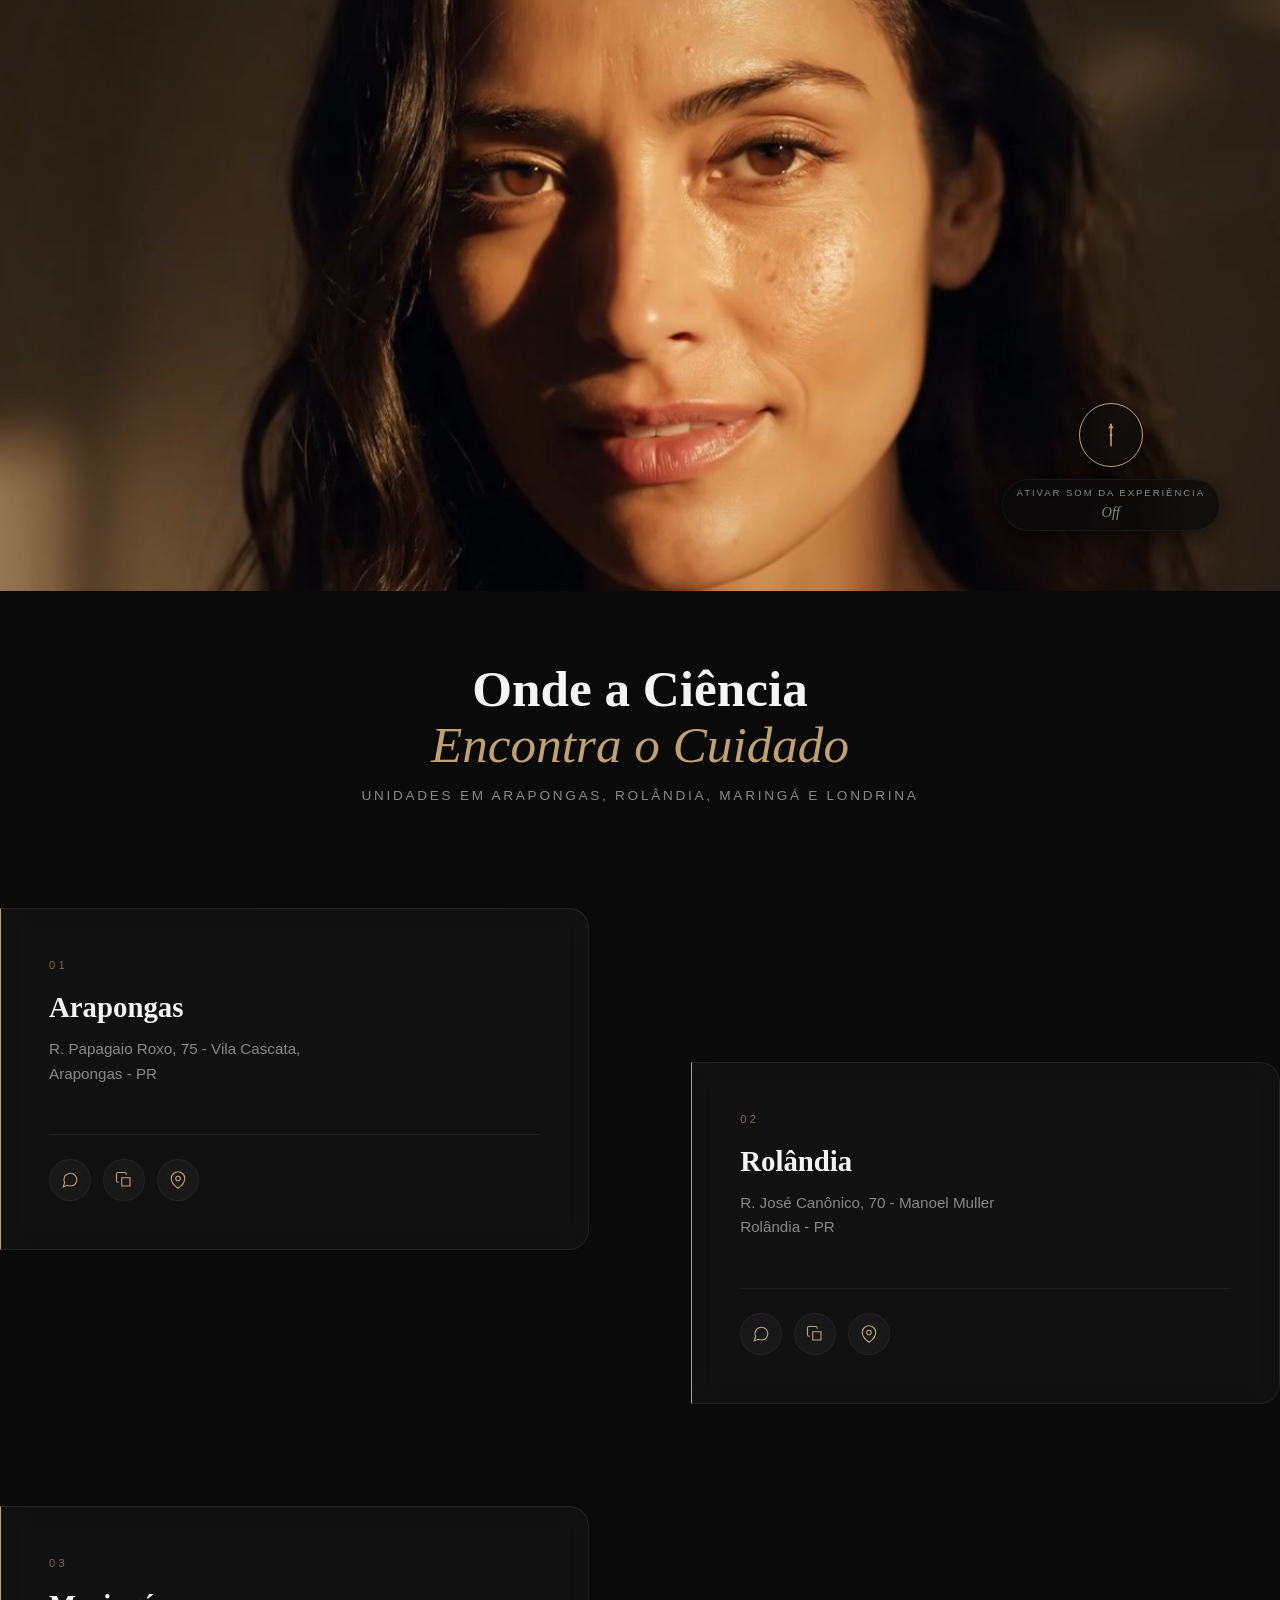
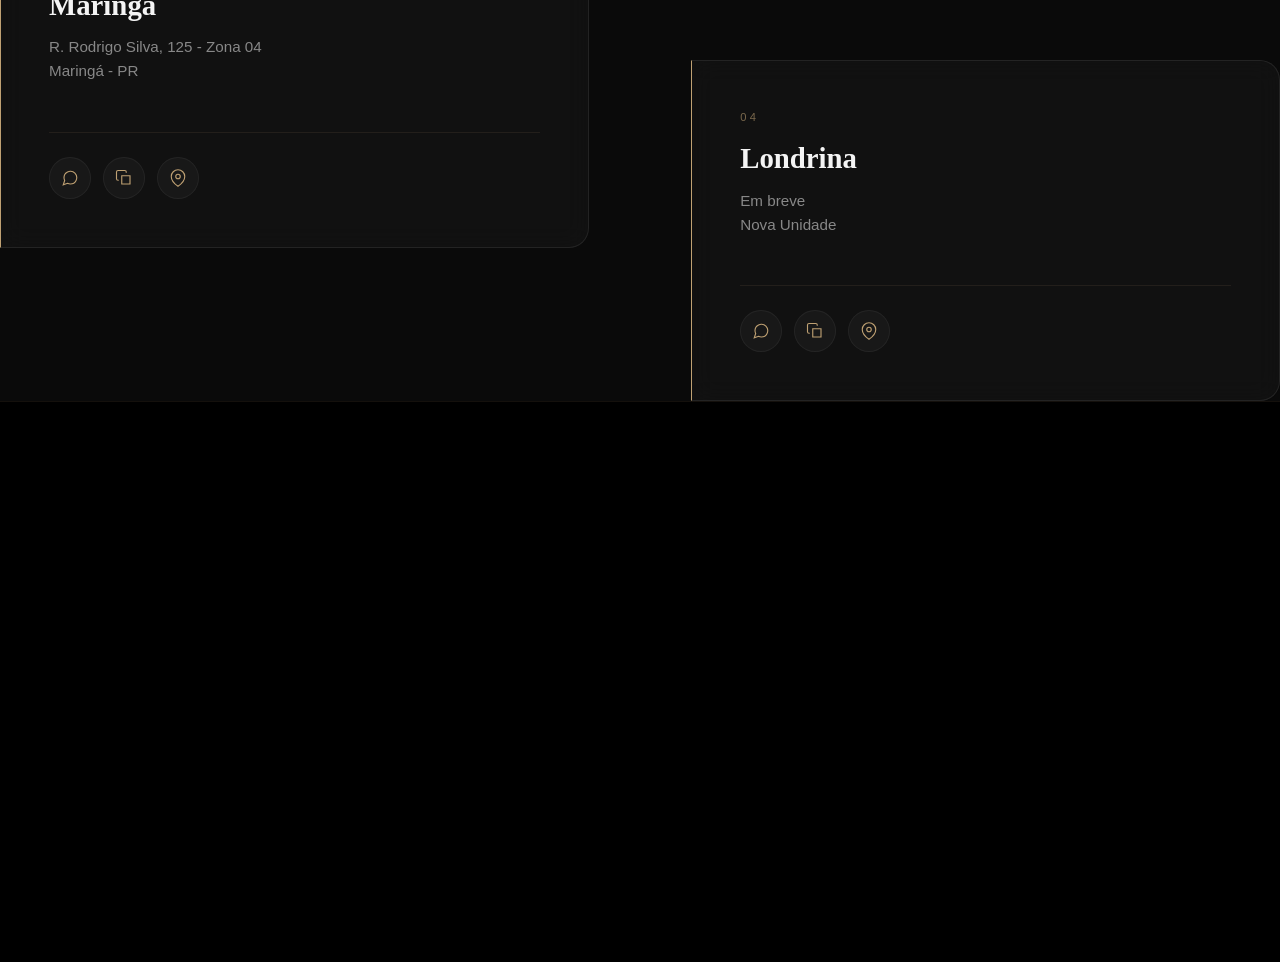
==== commit c546b62a: "up" ====
--- a/dossie/curadoria/index.html
+++ b/dossie/curadoria/index.html
@@ -45,7 +45,7 @@
     <link rel="apple-touch-icon" href="/shared/svg/favicon.png" />
 
     <!-- CSS -->
-    <link rel="stylesheet" href="assets/mai.css" />
+    <link rel="stylesheet" href="assets/main.css" />
 
     <!-- Schema Markup (JSON-LD) -->
     <script type="application/ld+json">
--- a/dossie/curadoria/assets/main.css
+++ b/dossie/curadoria/assets/main.css
@@ -1,1190 +1 @@
-@charset "UTF-8";
-
-/* --- Fontes Otimizadas (Local e Swap) --- */
-@font-face {
-    font-family: 'Inter';
-    font-style: normal;
-    font-weight: 300 500;
-    /* Suporte a fontes variáveis se aplicar, senão declare separadamente */
-    font-display: swap;
-    /* IMPEDE O BLOQUEIO DE RENDERIZAÇÃO E FOIT */
-    src: url('../fonts/inter-variable.woff2') format('woff2');
-}
-
-@font-face {
-    font-family: 'Cormorant Garamond';
-    font-style: italic;
-    font-weight: 400;
-    font-display: swap;
-    /* Garante que o texto apareça imediatamente com uma fonte de fallback */
-    src: url('../fonts/cormorant-garamond-italic.woff2') format('woff2');
-}
-
-:root {
-    /* Cores - Transição para o Onyx & Gold */
-    --cor-fundo: #0A0A0A;
-    /* Preto Onyx profundo */
-    --cor-texto: #F4F4F4;
-    /* Off-white para evitar o cansaço visual do branco puro */
-    --cor-texto-muted: #888888;
-    /* Cinza para hierarquia secundária */
-    --cor-primaria: #BFA173;
-    /* Champagne Gold (mantido) */
-    --cor-detalhe: #1A1A1A;
-    /* Para superfícies de botões/cards escuros */
-
-    /* Fontes (Mantidas) */
-    --fonte-serif: 'Cormorant Garamond', 'Playfair Display', serif;
-    --fonte-sans: 'Inter', 'Helvetica Neue', sans-serif;
-    --fonte-padrao: var(--fonte-sans);
-
-    /* Glassmorphism Refinado para Fundo Escuro */
-    --glass-bg: rgba(255, 255, 255, 0.03);
-    --glass-border: rgba(255, 255, 255, 0.08);
-    --glass-blur: blur(12px);
-
-    /* Container e Espaçamentos (Mantidos) */
-    --container-max: 1024px;
-    --espaco-xs: clamp(0.5rem, 1vw, 0.75rem);
-    --espaco-sm: clamp(1rem, 2vw, 1.5rem);
-    --espaco-md: clamp(2rem, 4vw, 3rem);
-    --espaco-lg: clamp(4rem, 8vw, 8rem);
-    --espaco-xl: clamp(6rem, 12vw, 12rem);
-}
-
-*,
-*::before,
-*::after {
-    margin: 0;
-    padding: 0;
-    box-sizing: border-box;
-    min-width: 0;
-}
-
-img,
-picture,
-video,
-canvas,
-svg {
-    display: block;
-    max-width: 100%;
-    height: auto;
-    font-style: italic;
-}
-
-h1,
-h2,
-h3,
-h4,
-h5,
-h6 {
-    overflow-wrap: break-word;
-    text-wrap: balance;
-}
-
-p {
-    overflow-wrap: break-word;
-    text-wrap: pretty;
-}
-
-html {
-    scroll-behavior: smooth;
-    text-rendering: optimizeLegibility;
-    -webkit-text-size-adjust: 100%;
-}
-
-body {
-    min-height: 100vh;
-    min-height: 100svh;
-    width: 100%;
-    overflow-x: hidden;
-    background-color: var(--cor-fundo);
-    color: var(--cor-texto);
-    font-family: var(--fonte-padrao);
-    line-height: 1.5;
-    -webkit-font-smoothing: antialiased;
-    -moz-osx-font-smoothing: grayscale;
-}
-
-a {
-    text-decoration: none;
-    color: inherit;
-}
-
-button,
-input,
-textarea,
-select {
-    font: inherit;
-    border: none;
-    background: none;
-    color: inherit;
-    appearance: none;
-    -webkit-appearance: none;
-}
-
-button {
-    cursor: pointer;
-}
-
-:focus-visible {
-    outline: 2px solid var(--cor-primaria);
-    outline-offset: 2px;
-}
-
-@media (prefers-reduced-motion: reduce) {
-
-    *,
-    *::before,
-    *::after {
-        animation-duration: 0.01ms !important;
-        animation-iteration-count: 1 !important;
-        transition-duration: 0.01ms !important;
-        scroll-behavior: auto !important;
-    }
-}
-
-
-/* --- Seção Hero - Engenharia de Elite --- */
-.hero {
-    position: relative;
-    width: 100%;
-    height: 100svh;
-    /* Ocupa a tela cheia sempre, foco no mobile */
-    display: flex;
-    align-items: center;
-    justify-content: center;
-    background-color: var(--cor-fundo);
-    /* O clip-path cria o contexto de empilhamento para o efeito parallax (desktop) */
-    clip-path: inset(0 0 0 0);
-}
-
-/* 1. Mídia e Efeito Parallax Absoluto */
-.hero__background-wrapper {
-    position: fixed;
-    /* Prende a imagem no fundo da tela */
-    top: 0;
-    left: 0;
-    width: 100%;
-    height: 100%;
-    z-index: 1;
-    will-change: transform;
-}
-
-.hero__picture {
-    display: block;
-    width: 100%;
-    height: 100%;
-}
-
-.hero__image {
-    width: 100%;
-    height: 100%;
-    object-fit: cover;
-    /* A MÁGICA: Preenche 100% da tela sem esticar/deformar a foto (Padrão de Luxo) */
-    object-position: center 10%;
-    /* Trava o corte no topo (no rosto da Dra), escondendo apenas o corpo/fundo que não importa */
-    filter: grayscale(100%) brightness(0.8) contrast(1.1);
-    /* Animação de entrada cinematográfica (Zoom out suave) */
-    animation: heroImageReveal 2.5s cubic-bezier(0.25, 0.46, 0.45, 0.94) forwards;
-}
-
-/* 2. Textura de Grão de Filme (Ouro Envelhecido/Ruído) */
-.hero__grain {
-    position: absolute;
-    top: 0;
-    left: 0;
-    width: 100%;
-    height: 100%;
-    z-index: 2;
-    opacity: 0.04;
-    pointer-events: none;
-    /* Um ruído svg em base64 injetado diretamente no CSS para zero requisições extras */
-    background-image: url("data:image/svg+xml,%3Csvg viewBox='0 0 200 200' xmlns='http://www.w3.org/2000/svg'%3E%3Cfilter id='noiseFilter'%3E%3CfeTurbulence type='fractalNoise' baseFrequency='0.65' numOctaves='3' stitchTiles='stitch'/%3E%3C/filter%3E%3Crect width='100%25' height='100%25' filter='url(%23noiseFilter)'/%3E%3C/svg%3E");
-}
-
-/* 3. Overlay Dinâmico de Contraste */
-.hero__overlay {
-    position: absolute;
-    top: 0;
-    left: 0;
-    width: 100%;
-    height: 100%;
-    z-index: 3;
-    /* Gradiente que protege a base da tela onde o texto ficará no mobile */
-    background: linear-gradient(180deg,
-            rgba(10, 10, 10, 0.1) 0%,
-            rgba(10, 10, 10, 0.4) 50%,
-            rgba(10, 10, 10, 0.9) 100%);
-}
-
-/* 4. Arquitetura do Conteúdo Centralizado */
-.hero__content {
-    position: relative;
-    z-index: 4;
-    width: 100%;
-    max-width: var(--container-max);
-    padding: 0 var(--espaco-md);
-    text-align: center;
-    /* O conteúdo entra de baixo para cima com fade */
-    opacity: 0;
-    transform: translateY(30px);
-    animation: heroTextReveal 1.5s cubic-bezier(0.25, 0.46, 0.45, 0.94) 0.5s forwards;
-}
-
-.hero__header {
-    display: flex;
-    flex-direction: column;
-    align-items: center;
-    gap: var(--espaco-xs);
-}
-
-.hero__name {
-    font-family: var(--fonte-serif);
-    font-size: clamp(2.8rem, 6vw, 5rem);
-    /* Aumentado para impacto monumental */
-    font-weight: 400;
-    letter-spacing: -0.02em;
-    line-height: 1;
-    color: var(--cor-texto);
-    /* Off-white no título principal */
-    text-shadow: 0 4px 20px rgba(0, 0, 0, 0.5);
-    /* Profundidade */
-}
-
-.hero__subtitle {
-    font-family: var(--fonte-sans);
-    font-size: clamp(1rem, 2vw, 1.3rem);
-    font-weight: 300;
-    text-transform: uppercase;
-    letter-spacing: 0.25em;
-    /* Tracking generoso, luxo */
-    color: var(--cor-primaria);
-    /* Dourado transferido para o subtítulo */
-    margin-top: 8px;
-}
-
-.hero__subtitle--break {
-    display: block;
-}
-
-/* A Linha Editorial de Luxo */
-.hero__divider {
-    width: 1px;
-    height: 40px;
-    background: linear-gradient(to bottom, var(--cor-primaria), transparent);
-    margin: var(--espaco-sm) 0;
-    opacity: 0.6;
-}
-
-.hero__description {
-    font-family: var(--fonte-sans);
-    font-size: clamp(0.95rem, 1.2vw, 1.1rem);
-    font-weight: 400;
-    color: var(--cor-texto-muted);
-    max-width: 45ch;
-    line-height: 1.6;
-}
-
-/* --- Keyframes (O "Sangue" Visual) --- */
-@keyframes heroImageReveal {
-    0% {
-        transform: scale(1.1);
-        filter: grayscale(100%) brightness(0.4) blur(10px);
-    }
-
-    100% {
-        transform: scale(1);
-        filter: grayscale(100%) brightness(0.8) blur(0px);
-    }
-}
-
-@keyframes heroTextReveal {
-    0% {
-        opacity: 0;
-        transform: translateY(30px);
-    }
-
-    100% {
-        opacity: 1;
-        transform: translateY(0);
-    }
-}
-
-/* --- RESPONSIVIDADE (Mobile-Focused) --- */
-@media (max-width: 768px) {
-    .hero {
-        /* No mobile, removemos o clip-path pois não usaremos mais o position:fixed que causa o bug de zoom */
-        clip-path: none;
-    }
-
-    .hero__background-wrapper {
-        /* 
-           MUDANÇA ESTRATÉGICA (Ajuste de 3000%):
-           - Trocar para 'position: absolute' no mobile faz a imagem rolar junto com a página.
-           - Isso ELIMINA 100% o bug de "zoom" quando a barra de endereço do navegador se move.
-           - A estabilidade e fluidez agora são a prioridade, superando um efeito parallax quebrado no celular.
-        */
-        position: absolute;
-    }
-
-    .hero__content {
-        padding: 0 var(--espaco-sm);
-        /* No celular, empurramos o bloco levemente para baixo para afastar do rosto da Doutora */
-        margin-top: 15vh;
-    }
-
-    .hero__subtitle--break {
-        display: inline;
-    }
-
-    .hero__divider {
-        height: 30px;
-    }
-
-    .hero__image {
-        object-position: center 15%;
-        /* No celular, trava o rosto exatamente no terço superior da tela */
-    }
-}
-
-/* secao 2*/
-/* --- Seção 2: O Index de Links (Revisitado) --- */
-.links-index {
-    padding: var(--espaco-lg) 0;
-    background-color: var(--cor-fundo);
-    display: flex;
-    justify-content: center;
-    /* Otimização de Renderização: Pula o desenho de elementos fora da tela */
-    content-visibility: auto;
-    contain-intrinsic-size: 500px;
-}
-
-.links-index__container {
-    width: 100%;
-    max-width: 480px;
-    /* Largura ideal para experiência mobile-first */
-    display: flex;
-    flex-direction: column;
-    gap: var(--espaco-md);
-    padding: 0 var(--espaco-sm);
-}
-
-/* --- 1. O Card Hero (Portal de Curadoria) --- */
-.index-card-hero {
-    position: relative;
-    width: 100%;
-    height: 240px;
-    /* Altura imponente para o destaque */
-    border-radius: 20px;
-    overflow: hidden;
-    display: flex;
-    align-items: flex-end;
-    border: 1px solid var(--glass-border);
-    transition: transform 0.4s cubic-bezier(0.165, 0.84, 0.44, 1), border-color 0.4s ease;
-}
-
-.index-card-hero__image-wrapper {
-    position: absolute;
-    top: 0;
-    left: 0;
-    width: 100%;
-    height: 100%;
-    z-index: 1;
-}
-
-.index-card-hero__image {
-    width: 100%;
-    height: 100%;
-    object-fit: cover;
-    filter: grayscale(100%) brightness(0.4);
-    /* P&B Editorial */
-    transition: transform 0.6s ease, filter 0.6s ease;
-}
-
-.index-card-hero__overlay {
-    position: absolute;
-    top: 0;
-    left: 0;
-    width: 100%;
-    height: 100%;
-    background: linear-gradient(180deg, rgba(10, 10, 10, 0) 0%, rgba(10, 10, 10, 0.8) 100%);
-    z-index: 2;
-}
-
-.index-card-hero__content {
-    position: relative;
-    z-index: 3;
-    padding: var(--espaco-md);
-    width: 100%;
-    display: flex;
-    flex-direction: column;
-    gap: 8px;
-}
-
-.index-card-hero__label {
-    font-size: 0.65rem;
-    text-transform: uppercase;
-    letter-spacing: 0.2em;
-    color: var(--cor-primaria);
-}
-
-.index-card-hero__title {
-    font-family: var(--fonte-serif);
-    font-size: 1.6rem;
-    line-height: 1.1;
-    color: var(--cor-texto);
-}
-
-.index-card-hero__title em {
-    font-style: italic;
-    opacity: 0.8;
-}
-
-.index-card-hero__cta {
-    display: flex;
-    align-items: center;
-    gap: 10px;
-    font-size: 0.75rem;
-    text-transform: uppercase;
-    letter-spacing: 0.1em;
-    color: var(--cor-texto-muted);
-    margin-top: 10px;
-    transition: color 0.3s ease;
-}
-
-.index-card-hero__cta svg {
-    width: 16px;
-    transition: transform 0.3s ease;
-}
-
-/* Hover Effects (Desktop & Mobile Touch) */
-.index-card-hero:active {
-    transform: scale(0.98);
-}
-
-@media (hover: hover) {
-    .index-card-hero:hover {
-        border-color: var(--cor-primaria);
-    }
-
-    .index-card-hero:hover .index-card-hero__image {
-        transform: scale(1.05);
-        filter: grayscale(100%) brightness(0.6);
-    }
-
-    .index-card-hero:hover .index-card-hero__cta {
-        color: var(--cor-texto);
-    }
-
-    .index-card-hero:hover .index-card-hero__cta svg {
-        transform: translateX(5px);
-    }
-}
-
-/* --- 2 & 3. Links Minimalistas --- */
-.index-link-minimal {
-    width: 100%;
-    height: 60px;
-    display: flex;
-    align-items: center;
-    justify-content: space-between;
-    padding: 0 var(--espaco-md);
-    border-radius: 12px;
-    font-family: var(--fonte-sans);
-    font-size: 0.9rem;
-    transition: all 0.3s ease;
-}
-
-.index-link-minimal--glass {
-    background: var(--glass-bg);
-    backdrop-filter: var(--glass-blur);
-    border: 1px solid var(--glass-border);
-    color: var(--cor-texto-muted);
-}
-
-.index-link-minimal--solid {
-    background-color: var(--cor-primaria);
-    color: #000;
-    font-weight: 500;
-}
-
-.index-link-minimal__icon {
-    width: 18px;
-    opacity: 0.6;
-}
-
-.index-link-minimal:active {
-    transform: scale(0.97);
-}
-
-@media (hover: hover) {
-    .index-link-minimal--glass:hover {
-        color: var(--cor-texto);
-        border-color: rgba(255, 255, 255, 0.2);
-    }
-}
-
-/* --- Seção 3: Experiência Cinematográfica (Véu de Prata) --- */
-/* --- Seção 3: Experiência Cinematográfica (Protocolo Frontlab) --- */
-.video-experience {
-    position: relative;
-    width: 100%;
-    height: 70svh;
-    background-color: #000;
-    overflow: hidden;
-    display: flex;
-    align-items: center;
-    justify-content: center;
-    /* Otimização de Renderização: Pula o desenho de elementos fora da tela */
-    content-visibility: auto;
-    contain-intrinsic-size: 600px; /* Aproximadamente 70svh em um celular comum */
-}
-
-.video-experience__player {
-    width: 100%;
-    height: 100%;
-    object-fit: cover;
-    /* Estado Inicial: O Véu de Prata */
-    filter: grayscale(100%) brightness(0.4) blur(8px);
-    transform: scale(1.05);
-    /* Leve zoom para suavizar o desfoque nas bordas */
-    transition: filter 1.5s cubic-bezier(0.4, 0, 0.2, 1),
-        transform 1.5s cubic-bezier(0.4, 0, 0.2, 1);
-    will-change: filter, transform;
-}
-
-
-
-.video-experience__overlay {
-    position: absolute;
-    top: 0;
-    left: 0;
-    width: 100%;
-    height: 100%;
-    background: radial-gradient(circle, rgba(10, 10, 10, 0) 20%, rgba(10, 10, 10, 0.7) 100%);
-    z-index: 2;
-    transition: opacity 1s ease;
-    pointer-events: none;
-}
-
-
-
-.video-experience__toggle {
-    display: flex;
-    flex-direction: column;
-    align-items: center;
-    gap: 12px;
-    color: var(--cor-primaria);
-    /* Força bruta: Joga o botão por cima de tudo e garante o clique */
-    position: relative;
-    z-index: 99;
-    cursor: pointer;
-    pointer-events: auto;
-}
-
-/* Isso impede que o navegador ache que você clicou no desenho do compasso. O clique vai inteiro pro botão! */
-.video-experience__toggle * {
-    pointer-events: none;
-}
-
-.video-experience__compass {
-    width: 64px;
-    height: 64px;
-    border-radius: 50%;
-    /* Borda mais espessa e background mais escuro para vencer o brilho do vídeo */
-    border: 1.5px solid var(--cor-primaria);
-    background: rgba(10, 10, 10, 0.7);
-    backdrop-filter: blur(10px);
-    -webkit-backdrop-filter: blur(10px);
-    display: flex;
-    align-items: center;
-    justify-content: center;
-    transition: all 0.4s ease;
-    /* Sombra profunda para destacar o botão da mídia */
-    box-shadow: 0 8px 32px rgba(0, 0, 0, 0.8);
-}
-
-.video-experience__content {
-    position: absolute;
-    bottom: 60px;
-    /* Distância do chão no PC */
-    right: 60px;
-    /* Distância da direita no PC */
-    z-index: 10;
-    width: auto;
-    display: flex;
-    justify-content: center;
-    align-items: center;
-}
-
-.video-experience__needle {
-    width: 32px;
-    height: 32px;
-    transition: transform 0.6s cubic-bezier(0.65, 0, 0.35, 1);
-}
-
-.video-experience__label-group {
-    display: flex;
-    flex-direction: column;
-    align-items: center;
-    gap: 2px;
-
-    /* Cápsula de proteção contra fundos claros */
-    background: rgba(10, 10, 10, 0.8);
-    padding: 6px 14px;
-    border-radius: 100px;
-    /* Formato pílula luxuosa */
-    backdrop-filter: blur(10px);
-    -webkit-backdrop-filter: blur(10px);
-    border: 1px solid rgba(255, 255, 255, 0.05);
-    box-shadow: 0 4px 20px rgba(0, 0, 0, 0.6);
-}
-
-.video-experience__label {
-    display: block;
-    font-size: 0.6rem;
-    text-transform: uppercase;
-    letter-spacing: 0.2em;
-    color: var(--cor-texto-muted);
-}
-
-.video-experience__status {
-    font-family: var(--fonte-serif);
-    font-style: italic;
-    font-size: 0.9rem;
-    color: var(--cor-texto-muted);
-}
-
-/* --- 1. O Despertar Visual (Disparado pelo Scroll) --- */
-.video-experience--unveiled .video-experience__player {
-    filter: grayscale(0%) brightness(1) blur(0px);
-    transform: scale(1);
-}
-
-.video-experience--unveiled .video-experience__overlay {
-    opacity: 0.3;
-    /* Mantém um leve escurecimento para o compasso brilhar */
-}
-
-/* --- 2. O Despertar Sonoro (Disparado pelo Clique) --- */
-.video-experience--audio-on .video-experience__compass {
-    border-color: var(--cor-primaria);
-    box-shadow: 0 0 20px rgba(191, 161, 115, 0.2);
-}
-
-.video-experience--audio-on .video-experience__needle {
-    transform: rotate(180deg);
-}
-
-.video-experience--audio-on .video-experience__status {
-    color: var(--cor-primaria);
-}
-
-.video-experience__wrapper {
-    position: absolute;
-    top: 0;
-    left: 0;
-    width: 100%;
-    height: 100%;
-    z-index: 1;
-}
-
-/* --- Ajuste Milimétrico do Botão de Áudio (Mobile) --- */
-@media (max-width: 768px) {
-
-    /* 1. Resetamos o container para ele não brigar com o seu layout.css */
-    .video-experience__content {
-        position: static;
-    }
-
-    /* 2. Ancoragem Absoluta do Botão no Canto */
-    .video-experience__toggle {
-        position: absolute;
-        bottom: 30px;
-        /* Distância da base do vídeo */
-        right: 20px;
-        /* Distância da parede direita */
-        z-index: 99;
-    }
-
-    /* 3. Escala do ícone e reforço do fundo Onyx */
-    .video-experience__compass {
-        width: 56px;
-        height: 56px;
-        background: rgba(10, 10, 10, 0.8);
-        /* Fundo escuro super forte para garantir leitura */
-    }
-
-    /* 4. Limpeza Visual (Opcional no luxo para evitar poluição no canto) */
-    .video-experience__label {
-        display: none;
-        /* Esconde o texto longo, mantendo apenas o On/Off */
-    }
-    .video-experience__label-group {
-        padding: 4px 12px;
-        /* Pílula um pouco menor no celular */
-    }
-}
-
-/* --- Seção 4: Unidades (Cartões de Embarque) --- */
-.locations {
-    padding: var(--espaco-xl) 0 var(--espaco-2xl);
-    background-color: var(--cor-fundo);
-    overflow: hidden;
-    /* Otimização de Renderização: Pula o desenho de elementos fora da tela */
-    content-visibility: auto;
-    contain-intrinsic-size: 1000px;
-}
-
-.locations__header {
-    text-align: left;
-    /* Alinhamento editorial à esquerda */
-    margin-bottom: var(--espaco-lg);
-    max-width: 600px;
-}
-
-
-/* --- Ajuste de Eixo: Cabeçalho Centralizado --- */
-.locations__header {
-    text-align: center;
-    /* Centraliza o texto */
-    margin: 0 auto var(--espaco-lg);
-    /* Centraliza o bloco na seção e dá respiro */
-    max-width: 800px;
-    /* Aumentamos um pouco para o título respirar em duas linhas no PC */
-}
-
-.locations__title {
-    font-family: var(--fonte-serif);
-    font-size: clamp(2rem, 4vw, 3.2rem);
-    line-height: 1.1;
-    color: var(--cor-texto);
-    margin-bottom: var(--espaco-xs);
-    margin-top: 70px;
-}
-
-.locations__subtitle {
-    font-size: 0.85rem;
-    text-transform: uppercase;
-    letter-spacing: 0.2em;
-    /* Tracking de luxo */
-    color: var(--cor-texto-muted);
-}
-
-
-.locations__title em {
-    color: var(--cor-primaria);
-    font-style: italic;
-    font-weight: 400;
-}
-
-/* --- O Grid Assimétrico --- */
-.locations__grid {
-    display: grid;
-    grid-template-columns: repeat(2, 1fr);
-    gap: var(--espaco-lg);
-    align-items: start;
-}
-
-/* A Mágica da Assimetria: Desloca a segunda coluna para baixo */
-.location-card:nth-child(even) {
-    margin-top: var(--espaco-xl);
-}
-
-/* --- Estética Boarding Pass --- */
-.location-card {
-    background: var(--glass-bg);
-    backdrop-filter: var(--glass-blur);
-    -webkit-backdrop-filter: var(--glass-blur);
-    border-left: 1px solid var(--cor-primaria);
-    /* Linha de autoridade lateral */
-    border-top: 1px solid var(--glass-border);
-    border-right: 1px solid var(--glass-border);
-    border-bottom: 1px solid var(--glass-border);
-    border-radius: 0 20px 20px 0;
-    /* Formato de aba/ticket */
-    padding: var(--espaco-md);
-    position: relative;
-    transition: all 0.5s cubic-bezier(0.23, 1, 0.32, 1);
-}
-
-.location-card__number {
-    font-family: var(--fonte-sans);
-    font-size: 0.7rem;
-    color: var(--cor-primaria);
-    letter-spacing: 0.3em;
-    display: block;
-    margin-bottom: var(--espaco-xs);
-    opacity: 0.6;
-}
-
-.location-card__name {
-    font-family: var(--fonte-serif);
-    font-size: 1.8rem;
-    margin-bottom: 8px;
-    color: var(--cor-texto);
-}
-
-.location-card__address {
-    font-size: 0.95rem;
-    color: var(--cor-texto-muted);
-    line-height: 1.6;
-    margin-bottom: var(--espaco-md);
-    font-weight: 300;
-}
-
-/* --- Ações Minimalistas --- */
-.location-card__actions {
-    display: flex;
-    gap: 12px;
-    border-top: 1px solid rgba(191, 161, 115, 0.1);
-    padding-top: var(--espaco-sm);
-}
-
-.location-card__btn {
-    position: relative;
-    width: 42px;
-    height: 42px;
-    border-radius: 50%;
-    background: rgba(255, 255, 255, 0.03);
-    border: 1px solid rgba(255, 255, 255, 0.05);
-    color: var(--cor-primaria);
-    display: flex;
-    align-items: center;
-    justify-content: center;
-    transition: all 0.3s ease;
-}
-
-.location-card__btn svg {
-    width: 18px;
-}
-
-/* Feedback Tooltip Refinado */
-.location-card__feedback {
-    position: absolute;
-    top: -35px;
-    left: 50%;
-    transform: translateX(-50%) translateY(5px);
-    background: var(--cor-primaria);
-    color: #000;
-    padding: 4px 10px;
-    border-radius: 4px;
-    font-size: 0.65rem;
-    font-weight: 700;
-    text-transform: uppercase;
-    opacity: 0;
-    pointer-events: none;
-    transition: all 0.3s ease;
-}
-
-.location-card__btn--copy.is-copied .location-card__feedback {
-    opacity: 1;
-    transform: translateX(-50%) translateY(0);
-}
-
-/* Hover State - Luxury Feel */
-@media (hover: hover) {
-    .location-card:hover {
-        background: rgba(255, 255, 255, 0.05);
-        transform: translateX(10px);
-        /* Desliza suavemente para a direita */
-        border-left-width: 4px;
-    }
-
-    .location-card__btn:hover {
-        background: var(--cor-primaria);
-        color: #000;
-        transform: translateY(-3px);
-    }
-}
-
-/* --- Responsividade (Foco Mobile) --- */
-@media (max-width: 768px) {
-    .locations__grid {
-        grid-template-columns: 1fr;
-        gap: var(--espaco-md);
-    }
-
-    /* Remove a assimetria de colunas no mobile */
-    .location-card:nth-child(even) {
-        margin-top: 0;
-    }
-
-    /* --- Centralização de Elite no Mobile --- */
-    .location-card {
-        display: flex;
-        flex-direction: column;
-        align-items: center;
-        /* Centraliza os blocos (conteúdo e botões) */
-        text-align: center;
-        /* Centraliza o texto (título e endereço) */
-        /* Ajuste de simetria: bordas iguais em todos os lados */
-        border-radius: 20px;
-        border-left: 1px solid var(--glass-border);
-        padding: var(--espaco-md) var(--espaco-sm);
-    }
-
-    .location-card:hover {
-        transform: none;
-        /* Desativa o deslize lateral no toque para evitar bugs */
-    }
-
-    /* Garante que o número (01, 02...) também fique no meio */
-    .location-card__number {
-        margin-left: auto;
-        margin-right: auto;
-    }
-
-    /* Centraliza os botões de ação (Maps, Uber, Copy) */
-    .location-card__actions {
-        justify-content: center;
-        width: 100%;
-        border-top: 1px solid rgba(255, 255, 255, 0.08);
-        padding-top: var(--espaco-sm);
-    }
-}
-
-.footer {
-    position: relative;
-    padding: var(--espaco-xl) 0 var(--espaco-lg);
-    background-color: #000000;
-    /* Preto Absoluto para o fechamento */
-    border-top: 1px solid rgba(191, 161, 115, 0.1);
-    /* Divisor sutil em Dourado */
-    text-align: center;
-    /* Otimização de Renderização: Pula o desenho de elementos fora da tela */
-    content-visibility: auto;
-    contain-intrinsic-size: 400px;
-}
-
-.footer__container {
-    display: flex;
-    flex-direction: column;
-    align-items: center;
-    gap: var(--espaco-md);
-}
-
-/* 1. Assinatura Editorial */
-.footer__name {
-    font-family: var(--fonte-serif);
-    font-size: 1.8rem;
-    color: var(--cor-primaria);
-    font-weight: 400;
-    letter-spacing: -0.01em;
-}
-
-.footer__id {
-    font-size: 0.75rem;
-    color: var(--cor-texto-muted);
-    letter-spacing: 0.1em;
-    margin-top: 4px;
-}
-
-/* 2. Social Links */
-.footer__social {
-    display: flex;
-    gap: 24px;
-}
-
-.footer__social-link {
-    width: 44px;
-    height: 44px;
-    display: flex;
-    align-items: center;
-    justify-content: center;
-    color: var(--cor-texto);
-    background: rgba(255, 255, 255, 0.03);
-    border: 1px solid rgba(255, 255, 255, 0.08);
-    border-radius: 50%;
-    transition: all 0.3s ease;
-}
-
-.footer__social-link:hover {
-    color: var(--cor-primaria);
-    border-color: var(--cor-primaria);
-    transform: translateY(-2px);
-}
-
-.footer__social-link svg {
-    width: 20px;
-    height: 20px;
-}
-
-/* 3. Micro-Tipografia Legal */
-.footer__legal {
-    display: flex;
-    flex-direction: column;
-    gap: var(--espaco-sm);
-}
-
-.footer__legal-nav {
-    display: flex;
-    justify-content: center;
-    align-items: center;
-    gap: 12px;
-}
-
-.footer__legal-link {
-    font-size: 0.65rem;
-    text-transform: uppercase;
-    letter-spacing: 0.15em;
-    color: var(--cor-texto-muted);
-    transition: color 0.2s ease;
-}
-
-.footer__legal-link:hover {
-    color: var(--cor-texto);
-}
-
-.footer__divider {
-    color: var(--cor-detalhe);
-    font-size: 0.8rem;
-}
-
-.footer__copyright {
-    font-size: 0.7rem;
-    color: rgba(255, 255, 255, 0.3);
-    line-height: 1.6;
-}
-
-/* 4. Back to Top Geométrico */
-.footer__back-to-top {
-    position: fixed;
-    /* Ou absoluto dentro da seção se preferir fixo */
-    bottom: 30px;
-    right: 30px;
-    width: 48px;
-    height: 48px;
-    background: var(--cor-primaria);
-    color: #000;
-    border-radius: 50%;
-    display: flex;
-    align-items: center;
-    justify-content: center;
-    opacity: 0;
-    visibility: hidden;
-    transform: translateY(20px);
-    transition: all 0.4s cubic-bezier(0.165, 0.84, 0.44, 1);
-    z-index: 100;
-    box-shadow: 0 10px 20px rgba(0, 0, 0, 0.3);
-}
-
-.footer__back-to-top.is-visible {
-    opacity: 1;
-    visibility: visible;
-    transform: translateY(0);
-}
-
-.footer__back-to-top svg {
-    width: 22px;
-    height: 22px;
-}
-
-.frontlab-credit-wrapper {
-    /* Controle de Cores (Mude aqui se o site do cliente for claro/escuro) */
-    --fl-text-base: #888888;
-    /* Cor neutra do texto */
-    --fl-text-hover: #FFFFFF;
-    /* Cor de destaque ao passar o mouse (Use #000 em sites claros) */
-    --fl-accent: #D4AF37;
-    /* Seu Dourado Champagne */
-
-    display: inline-flex;
-    align-items: center;
-    gap: 6px;
-
-    /* Fontes do sistema para não pesar o site do cliente, mas mantendo a elegância */
-    font-family: 'Inter', 'Montserrat', 'Helvetica Neue', sans-serif;
-    font-size: 11px;
-    font-weight: 500;
-    text-transform: uppercase;
-    letter-spacing: 1.5px;
-    color: var(--fl-text-base);
-    line-height: 1;
-}
-
-.fl-label {
-    opacity: 0.7;
-}
-
-.fl-signature {
-    position: relative;
-    display: inline-flex;
-    align-items: center;
-    gap: 6px;
-    color: var(--fl-text-base);
-    text-decoration: none;
-    font-weight: 600;
-    transition: color 0.4s ease;
-    padding-bottom: 3px;
-    /* Espaço para a linha do hover */
-}
-
-/* A Linha de Luxo que cresce no Hover */
-.fl-signature::after {
-    content: '';
-    position: absolute;
-    bottom: 0;
-    left: 0;
-    width: 0%;
-    height: 1px;
-    background: var(--fl-accent);
-    transition: width 0.4s cubic-bezier(0.165, 0.84, 0.44, 1);
-}
-
-.fl-signature:hover {
-    color: var(--fl-text-hover);
-}
-
-.fl-signature:hover::after {
-    width: 100%;
-}
-
-/* O Ponto de Luz Pulsante (Assinatura Visual) */
-.fl-dot {
-    width: 5px;
-    height: 5px;
-    background-color: var(--fl-accent);
-    border-radius: 50%;
-    box-shadow: 0 0 8px rgba(212, 175, 55, 0.5);
-    animation: fl-pulse 2.5s infinite ease-in-out;
-}
-
-/* A Animação do Ponto Isolada */
-@keyframes fl-pulse {
-
-    0%,
-    100% {
-        opacity: 1;
-        transform: scale(1);
-    }
-
-    50% {
-        opacity: 0.4;
-        transform: scale(0.8);
-    }
-}
-
-/* Tratamento para o Mobile no site do cliente */
-@media (max-width: 480px) {
-    .frontlab-credit-wrapper {
-        flex-direction: column;
-        gap: 8px;
-        text-align: center;
-    }
-}
-
-
-
-/* Responsividade Mobile */
-@media (max-width: 768px) {
-    .footer {
-        padding: var(--espaco-lg) 0;
-    }
-
-    .footer__back-to-top {
-        bottom: 20px;
-        right: 20px;
-    }
-}+@charset "UTF-8";@font-face{font-family:'Inter';font-style:normal;font-weight:300 500;font-display:swap;src:url('../fonts/inter-variable.woff2') format('woff2')}@font-face{font-family:'Cormorant Garamond';font-style:italic;font-weight:400;font-display:swap;src:url('../fonts/cormorant-garamond-italic.woff2') format('woff2')}:root{--cor-fundo:#0A0A0A;--cor-texto:#F4F4F4;--cor-texto-muted:#888;--cor-primaria:#BFA173;--cor-detalhe:#1A1A1A;--fonte-serif:'Cormorant Garamond','Playfair Display',serif;--fonte-sans:'Inter','Helvetica Neue',sans-serif;--fonte-padrao:var(--fonte-sans);--glass-bg:rgba(255,255,255,.03);--glass-border:rgba(255,255,255,.08);--glass-blur:blur(12px);--container-max:1024px;--espaco-xs:clamp(.5rem,1vw,.75rem);--espaco-sm:clamp(1rem,2vw,1.5rem);--espaco-md:clamp(2rem,4vw,3rem);--espaco-lg:clamp(4rem,8vw,8rem);--espaco-xl:clamp(6rem,12vw,12rem)}*,::after,::before{margin:0;padding:0;box-sizing:border-box;min-width:0}canvas,img,picture,svg,video{display:block;max-width:100%;height:auto;font-style:italic}h1,h2,h3,h4,h5,h6{overflow-wrap:break-word;text-wrap:balance}p{overflow-wrap:break-word;text-wrap:pretty}html{scroll-behavior:smooth;text-rendering:optimizeLegibility;-webkit-text-size-adjust:100%}body{min-height:100vh;min-height:100svh;width:100%;overflow-x:hidden;background-color:var(--cor-fundo);color:var(--cor-texto);font-family:var(--fonte-padrao);line-height:1.5;-webkit-font-smoothing:antialiased;-moz-osx-font-smoothing:grayscale}a{text-decoration:none;color:inherit}button,input,select,textarea{font:inherit;border:none;background:0 0;color:inherit;-webkit-appearance:none;appearance:none}button{cursor:pointer}:focus-visible{outline:2px solid var(--cor-primaria);outline-offset:2px}@media (prefers-reduced-motion:reduce){*,::after,::before{animation-duration:.01ms!important;animation-iteration-count:1!important;transition-duration:.01ms!important;scroll-behavior:auto!important}}.hero{position:relative;width:100%;height:100svh;display:flex;align-items:center;justify-content:center;background-color:var(--cor-fundo);clip-path:inset(0 0 0 0)}.hero__background-wrapper{position:fixed;top:0;left:0;width:100%;height:100%;z-index:1;will-change:transform}.hero__picture{display:block;width:100%;height:100%}.hero__image{width:100%;height:100%;object-fit:cover;object-position:center 10%;filter:grayscale(100%) brightness(.8) contrast(1.1);animation:heroImageReveal 2.5s cubic-bezier(.25,.46,.45,.94) forwards}.hero__grain{position:absolute;top:0;left:0;width:100%;height:100%;z-index:2;opacity:.04;pointer-events:none;background-image:url("data:image/svg+xml,%3Csvg viewBox='0 0 200 200' xmlns='http://www.w3.org/2000/svg'%3E%3Cfilter id='noiseFilter'%3E%3CfeTurbulence type='fractalNoise' baseFrequency='0.65' numOctaves='3' stitchTiles='stitch'/%3E%3C/filter%3E%3Crect width='100%25' height='100%25' filter='url(%23noiseFilter)'/%3E%3C/svg%3E")}.hero__overlay{position:absolute;top:0;left:0;width:100%;height:100%;z-index:3;background:linear-gradient(180deg,rgba(10,10,10,.1),rgba(10,10,10,.4) 50%,rgba(10,10,10,.9))}.hero__content{position:relative;z-index:4;width:100%;max-width:var(--container-max);padding:0 var(--espaco-md);text-align:center;opacity:0;transform:translateY(30px);animation:heroTextReveal 1.5s cubic-bezier(.25,.46,.45,.94) .5s forwards}.hero__header{display:flex;flex-direction:column;align-items:center;gap:var(--espaco-xs)}.hero__name{font-family:var(--fonte-serif);font-size:clamp(2.8rem,6vw,5rem);font-weight:400;letter-spacing:-.02em;line-height:1;color:var(--cor-texto);text-shadow:0 4px 20px rgba(0,0,0,.5)}.hero__subtitle{font-family:var(--fonte-sans);font-size:clamp(1rem,2vw,1.3rem);font-weight:300;text-transform:uppercase;letter-spacing:.25em;color:var(--cor-primaria);margin-top:8px}.hero__subtitle--break{display:block}.hero__divider{width:1px;height:40px;background:linear-gradient(to bottom,var(--cor-primaria),transparent);margin:var(--espaco-sm) 0;opacity:.6}.hero__description{font-family:var(--fonte-sans);font-size:clamp(.95rem,1.2vw,1.1rem);font-weight:400;color:var(--cor-texto-muted);max-width:45ch;line-height:1.6}@keyframes heroImageReveal{0%{transform:scale(1.1);filter:grayscale(100%) brightness(.4) blur(10px)}to{transform:scale(1);filter:grayscale(100%) brightness(.8) blur(0)}}@keyframes heroTextReveal{0%{opacity:0;transform:translateY(30px)}to{opacity:1;transform:translateY(0)}}@media (max-width:768px){.hero{clip-path:none}.hero__background-wrapper{position:absolute}.hero__content{padding:0 var(--espaco-sm);margin-top:15vh}.hero__subtitle--break{display:inline}.hero__divider{height:30px}.hero__image{object-position:center 15%}}.links-index{padding:var(--espaco-lg) 0;background-color:var(--cor-fundo);display:flex;justify-content:center;content-visibility:auto;contain-intrinsic-size:500px}.links-index__container{width:100%;max-width:480px;display:flex;flex-direction:column;gap:var(--espaco-md);padding:0 var(--espaco-sm)}.index-card-hero{position:relative;width:100%;height:240px;border-radius:20px;overflow:hidden;display:flex;align-items:flex-end;border:1px solid var(--glass-border);transition:transform .4s cubic-bezier(.165,.84,.44,1),border-color .4s ease}.index-card-hero__image-wrapper{position:absolute;top:0;left:0;width:100%;height:100%;z-index:1}.index-card-hero__image{width:100%;height:100%;object-fit:cover;filter:grayscale(100%) brightness(.4);transition:transform .6s ease,filter .6s ease}.index-card-hero__overlay{position:absolute;top:0;left:0;width:100%;height:100%;background:linear-gradient(180deg,rgba(10,10,10,0),rgba(10,10,10,.8));z-index:2}.index-card-hero__content{position:relative;z-index:3;padding:var(--espaco-md);width:100%;display:flex;flex-direction:column;gap:8px}.index-card-hero__label{font-size:.65rem;text-transform:uppercase;letter-spacing:.2em;color:var(--cor-primaria)}.index-card-hero__title{font-family:var(--fonte-serif);font-size:1.6rem;line-height:1.1;color:var(--cor-texto)}.index-card-hero__title em{font-style:italic;opacity:.8}.index-card-hero__cta{display:flex;align-items:center;gap:10px;font-size:.75rem;text-transform:uppercase;letter-spacing:.1em;color:var(--cor-texto-muted);margin-top:10px;transition:color .3s ease}.index-card-hero__cta svg{width:16px;transition:transform .3s ease}.index-card-hero:active{transform:scale(.98)}@media (hover:hover){.index-card-hero:hover{border-color:var(--cor-primaria)}.index-card-hero:hover .index-card-hero__image{transform:scale(1.05);filter:grayscale(100%) brightness(.6)}.index-card-hero:hover .index-card-hero__cta{color:var(--cor-texto)}.index-card-hero:hover .index-card-hero__cta svg{transform:translateX(5px)}}.index-link-minimal{width:100%;height:60px;display:flex;align-items:center;justify-content:space-between;padding:0 var(--espaco-md);border-radius:12px;font-family:var(--fonte-sans);font-size:.9rem;transition:all .3s ease}.index-link-minimal--glass{background:var(--glass-bg);-webkit-backdrop-filter:var(--glass-blur);backdrop-filter:var(--glass-blur);border:1px solid var(--glass-border);color:var(--cor-texto-muted)}.index-link-minimal--solid{background-color:var(--cor-primaria);color:#000;font-weight:500}.index-link-minimal__icon{width:18px;opacity:.6}.index-link-minimal:active{transform:scale(.97)}@media (hover:hover){.index-link-minimal--glass:hover{color:var(--cor-texto);border-color:rgba(255,255,255,.2)}}.video-experience{position:relative;width:100%;height:70svh;background-color:#000;overflow:hidden;display:flex;align-items:center;justify-content:center;content-visibility:auto;contain-intrinsic-size:600px}.video-experience__player{width:100%;height:100%;object-fit:cover;filter:grayscale(100%) brightness(.4) blur(8px);transform:scale(1.05);transition:filter 1.5s cubic-bezier(.4,0,.2,1),transform 1.5s cubic-bezier(.4,0,.2,1);will-change:filter,transform}.video-experience__overlay{position:absolute;top:0;left:0;width:100%;height:100%;background:radial-gradient(circle,rgba(10,10,10,0) 20%,rgba(10,10,10,.7));z-index:2;transition:opacity 1s ease;pointer-events:none}.video-experience__toggle{display:flex;flex-direction:column;align-items:center;gap:12px;color:var(--cor-primaria);position:relative;z-index:99;cursor:pointer;pointer-events:auto}.video-experience__toggle *{pointer-events:none}.video-experience__compass{width:64px;height:64px;border-radius:50%;border:1.5px solid var(--cor-primaria);background:rgba(10,10,10,.7);-webkit-backdrop-filter:blur(10px);backdrop-filter:blur(10px);display:flex;align-items:center;justify-content:center;transition:all .4s ease;box-shadow:0 8px 32px rgba(0,0,0,.8)}.video-experience__content{position:absolute;bottom:60px;right:60px;z-index:10;width:auto;display:flex;justify-content:center;align-items:center}.video-experience__needle{width:32px;height:32px;transition:transform .6s cubic-bezier(.65,0,.35,1)}.video-experience__label-group{display:flex;flex-direction:column;align-items:center;gap:2px;background:rgba(10,10,10,.8);padding:6px 14px;border-radius:100px;-webkit-backdrop-filter:blur(10px);backdrop-filter:blur(10px);border:1px solid rgba(255,255,255,.05);box-shadow:0 4px 20px rgba(0,0,0,.6)}.video-experience__label{display:block;font-size:.6rem;text-transform:uppercase;letter-spacing:.2em;color:var(--cor-texto-muted)}.video-experience__status{font-family:var(--fonte-serif);font-style:italic;font-size:.9rem;color:var(--cor-texto-muted)}.video-experience--unveiled .video-experience__player{filter:grayscale(0) brightness(1) blur(0);transform:scale(1)}.video-experience--unveiled .video-experience__overlay{opacity:.3}.video-experience--audio-on .video-experience__compass{border-color:var(--cor-primaria);box-shadow:0 0 20px rgba(191,161,115,.2)}.video-experience--audio-on .video-experience__needle{transform:rotate(180deg)}.video-experience--audio-on .video-experience__status{color:var(--cor-primaria)}.video-experience__wrapper{position:absolute;top:0;left:0;width:100%;height:100%;z-index:1}@media (max-width:768px){.video-experience__content{position:static}.video-experience__toggle{position:absolute;bottom:30px;right:20px;z-index:99}.video-experience__compass{width:56px;height:56px;background:rgba(10,10,10,.8)}.video-experience__label{display:none}.video-experience__label-group{padding:4px 12px}}.locations{padding:var(--espaco-xl) 0 var(--espaco-2xl);background-color:var(--cor-fundo);overflow:hidden;content-visibility:auto;contain-intrinsic-size:1000px}.locations__header{text-align:left;margin-bottom:var(--espaco-lg);max-width:600px}.locations__header{text-align:center;margin:0 auto var(--espaco-lg);max-width:800px}.locations__title{font-family:var(--fonte-serif);font-size:clamp(2rem,4vw,3.2rem);line-height:1.1;color:var(--cor-texto);margin-bottom:var(--espaco-xs);margin-top:70px}.locations__subtitle{font-size:.85rem;text-transform:uppercase;letter-spacing:.2em;color:var(--cor-texto-muted)}.locations__title em{color:var(--cor-primaria);font-style:italic;font-weight:400}.locations__grid{display:grid;grid-template-columns:repeat(2,1fr);gap:var(--espaco-lg);align-items:start}.location-card:nth-child(even){margin-top:var(--espaco-xl)}.location-card{background:var(--glass-bg);-webkit-backdrop-filter:var(--glass-blur);backdrop-filter:var(--glass-blur);border-left:1px solid var(--cor-primaria);border-top:1px solid var(--glass-border);border-right:1px solid var(--glass-border);border-bottom:1px solid var(--glass-border);border-radius:0 20px 20px 0;padding:var(--espaco-md);position:relative;transition:all .5s cubic-bezier(.23,1,.32,1)}.location-card__number{font-family:var(--fonte-sans);font-size:.7rem;color:var(--cor-primaria);letter-spacing:.3em;display:block;margin-bottom:var(--espaco-xs);opacity:.6}.location-card__name{font-family:var(--fonte-serif);font-size:1.8rem;margin-bottom:8px;color:var(--cor-texto)}.location-card__address{font-size:.95rem;color:var(--cor-texto-muted);line-height:1.6;margin-bottom:var(--espaco-md);font-weight:300}.location-card__actions{display:flex;gap:12px;border-top:1px solid rgba(191,161,115,.1);padding-top:var(--espaco-sm)}.location-card__btn{position:relative;width:42px;height:42px;border-radius:50%;background:rgba(255,255,255,.03);border:1px solid rgba(255,255,255,.05);color:var(--cor-primaria);display:flex;align-items:center;justify-content:center;transition:all .3s ease}.location-card__btn svg{width:18px}.location-card__feedback{position:absolute;top:-35px;left:50%;transform:translateX(-50%) translateY(5px);background:var(--cor-primaria);color:#000;padding:4px 10px;border-radius:4px;font-size:.65rem;font-weight:700;text-transform:uppercase;opacity:0;pointer-events:none;transition:all .3s ease}.location-card__btn--copy.is-copied .location-card__feedback{opacity:1;transform:translateX(-50%) translateY(0)}@media (hover:hover){.location-card:hover{background:rgba(255,255,255,.05);transform:translateX(10px);border-left-width:4px}.location-card__btn:hover{background:var(--cor-primaria);color:#000;transform:translateY(-3px)}}@media (max-width:768px){.locations__grid{grid-template-columns:1fr;gap:var(--espaco-md)}.location-card:nth-child(even){margin-top:0}.location-card{display:flex;flex-direction:column;align-items:center;text-align:center;border-radius:20px;border-left:1px solid var(--glass-border);padding:var(--espaco-md) var(--espaco-sm)}.location-card:hover{transform:none}.location-card__number{margin-left:auto;margin-right:auto}.location-card__actions{justify-content:center;width:100%;border-top:1px solid rgba(255,255,255,.08);padding-top:var(--espaco-sm)}}.footer{position:relative;padding:var(--espaco-xl) 0 var(--espaco-lg);background-color:#000;border-top:1px solid rgba(191,161,115,.1);text-align:center;content-visibility:auto;contain-intrinsic-size:400px}.footer__container{display:flex;flex-direction:column;align-items:center;gap:var(--espaco-md)}.footer__name{font-family:var(--fonte-serif);font-size:1.8rem;color:var(--cor-primaria);font-weight:400;letter-spacing:-.01em}.footer__id{font-size:.75rem;color:var(--cor-texto-muted);letter-spacing:.1em;margin-top:4px}.footer__social{display:flex;gap:24px}.footer__social-link{width:44px;height:44px;display:flex;align-items:center;justify-content:center;color:var(--cor-texto);background:rgba(255,255,255,.03);border:1px solid rgba(255,255,255,.08);border-radius:50%;transition:all .3s ease}.footer__social-link:hover{color:var(--cor-primaria);border-color:var(--cor-primaria);transform:translateY(-2px)}.footer__social-link svg{width:20px;height:20px}.footer__legal{display:flex;flex-direction:column;gap:var(--espaco-sm)}.footer__legal-nav{display:flex;justify-content:center;align-items:center;gap:12px}.footer__legal-link{font-size:.65rem;text-transform:uppercase;letter-spacing:.15em;color:var(--cor-texto-muted);transition:color .2s ease}.footer__legal-link:hover{color:var(--cor-texto)}.footer__divider{color:var(--cor-detalhe);font-size:.8rem}.footer__copyright{font-size:.7rem;color:rgba(255,255,255,.3);line-height:1.6}.footer__back-to-top{position:fixed;bottom:30px;right:30px;width:48px;height:48px;background:var(--cor-primaria);color:#000;border-radius:50%;display:flex;align-items:center;justify-content:center;opacity:0;visibility:hidden;transform:translateY(20px);transition:all .4s cubic-bezier(.165,.84,.44,1);z-index:100;box-shadow:0 10px 20px rgba(0,0,0,.3)}.footer__back-to-top.is-visible{opacity:1;visibility:visible;transform:translateY(0)}.footer__back-to-top svg{width:22px;height:22px}.frontlab-credit-wrapper{--fl-text-base:#888;--fl-text-hover:#fff;--fl-accent:#d4af37;display:inline-flex;align-items:center;gap:6px;font-family:'Inter','Montserrat','Helvetica Neue',sans-serif;font-size:11px;font-weight:500;text-transform:uppercase;letter-spacing:1.5px;color:var(--fl-text-base);line-height:1}.fl-label{opacity:.7}.fl-signature{position:relative;display:inline-flex;align-items:center;gap:6px;color:var(--fl-text-base);text-decoration:none;font-weight:600;transition:color .4s ease;padding-bottom:3px}.fl-signature::after{content:'';position:absolute;bottom:0;left:0;width:0;height:1px;background:var(--fl-accent);transition:width .4s cubic-bezier(.165,.84,.44,1)}.fl-signature:hover{color:var(--fl-text-hover)}.fl-signature:hover::after{width:100%}.fl-dot{width:5px;height:5px;background-color:var(--fl-accent);border-radius:50%;box-shadow:0 0 8px rgba(212,175,55,.5);animation:fl-pulse 2.5s infinite ease-in-out}@keyframes fl-pulse{0%,to{opacity:1;transform:scale(1)}50%{opacity:.4;transform:scale(.8)}}@media (max-width:480px){.frontlab-credit-wrapper{flex-direction:column;gap:8px;text-align:center}}@media (max-width:768px){.footer{padding:var(--espaco-lg) 0}.footer__back-to-top{bottom:20px;right:20px}}
--- a/dossie/curadoria/assets/main.css
+++ b/dossie/curadoria/assets/main.css
@@ -1,1190 +1 @@
-@charset "UTF-8";
-
-/* --- Fontes Otimizadas (Local e Swap) --- */
-@font-face {
-    font-family: 'Inter';
-    font-style: normal;
-    font-weight: 300 500;
-    /* Suporte a fontes variáveis se aplicar, senão declare separadamente */
-    font-display: swap;
-    /* IMPEDE O BLOQUEIO DE RENDERIZAÇÃO E FOIT */
-    src: url('../fonts/inter-variable.woff2') format('woff2');
-}
-
-@font-face {
-    font-family: 'Cormorant Garamond';
-    font-style: italic;
-    font-weight: 400;
-    font-display: swap;
-    /* Garante que o texto apareça imediatamente com uma fonte de fallback */
-    src: url('../fonts/cormorant-garamond-italic.woff2') format('woff2');
-}
-
-:root {
-    /* Cores - Transição para o Onyx & Gold */
-    --cor-fundo: #0A0A0A;
-    /* Preto Onyx profundo */
-    --cor-texto: #F4F4F4;
-    /* Off-white para evitar o cansaço visual do branco puro */
-    --cor-texto-muted: #888888;
-    /* Cinza para hierarquia secundária */
-    --cor-primaria: #BFA173;
-    /* Champagne Gold (mantido) */
-    --cor-detalhe: #1A1A1A;
-    /* Para superfícies de botões/cards escuros */
-
-    /* Fontes (Mantidas) */
-    --fonte-serif: 'Cormorant Garamond', 'Playfair Display', serif;
-    --fonte-sans: 'Inter', 'Helvetica Neue', sans-serif;
-    --fonte-padrao: var(--fonte-sans);
-
-    /* Glassmorphism Refinado para Fundo Escuro */
-    --glass-bg: rgba(255, 255, 255, 0.03);
-    --glass-border: rgba(255, 255, 255, 0.08);
-    --glass-blur: blur(12px);
-
-    /* Container e Espaçamentos (Mantidos) */
-    --container-max: 1024px;
-    --espaco-xs: clamp(0.5rem, 1vw, 0.75rem);
-    --espaco-sm: clamp(1rem, 2vw, 1.5rem);
-    --espaco-md: clamp(2rem, 4vw, 3rem);
-    --espaco-lg: clamp(4rem, 8vw, 8rem);
-    --espaco-xl: clamp(6rem, 12vw, 12rem);
-}
-
-*,
-*::before,
-*::after {
-    margin: 0;
-    padding: 0;
-    box-sizing: border-box;
-    min-width: 0;
-}
-
-img,
-picture,
-video,
-canvas,
-svg {
-    display: block;
-    max-width: 100%;
-    height: auto;
-    font-style: italic;
-}
-
-h1,
-h2,
-h3,
-h4,
-h5,
-h6 {
-    overflow-wrap: break-word;
-    text-wrap: balance;
-}
-
-p {
-    overflow-wrap: break-word;
-    text-wrap: pretty;
-}
-
-html {
-    scroll-behavior: smooth;
-    text-rendering: optimizeLegibility;
-    -webkit-text-size-adjust: 100%;
-}
-
-body {
-    min-height: 100vh;
-    min-height: 100svh;
-    width: 100%;
-    overflow-x: hidden;
-    background-color: var(--cor-fundo);
-    color: var(--cor-texto);
-    font-family: var(--fonte-padrao);
-    line-height: 1.5;
-    -webkit-font-smoothing: antialiased;
-    -moz-osx-font-smoothing: grayscale;
-}
-
-a {
-    text-decoration: none;
-    color: inherit;
-}
-
-button,
-input,
-textarea,
-select {
-    font: inherit;
-    border: none;
-    background: none;
-    color: inherit;
-    appearance: none;
-    -webkit-appearance: none;
-}
-
-button {
-    cursor: pointer;
-}
-
-:focus-visible {
-    outline: 2px solid var(--cor-primaria);
-    outline-offset: 2px;
-}
-
-@media (prefers-reduced-motion: reduce) {
-
-    *,
-    *::before,
-    *::after {
-        animation-duration: 0.01ms !important;
-        animation-iteration-count: 1 !important;
-        transition-duration: 0.01ms !important;
-        scroll-behavior: auto !important;
-    }
-}
-
-
-/* --- Seção Hero - Engenharia de Elite --- */
-.hero {
-    position: relative;
-    width: 100%;
-    height: 100svh;
-    /* Ocupa a tela cheia sempre, foco no mobile */
-    display: flex;
-    align-items: center;
-    justify-content: center;
-    background-color: var(--cor-fundo);
-    /* O clip-path cria o contexto de empilhamento para o efeito parallax (desktop) */
-    clip-path: inset(0 0 0 0);
-}
-
-/* 1. Mídia e Efeito Parallax Absoluto */
-.hero__background-wrapper {
-    position: fixed;
-    /* Prende a imagem no fundo da tela */
-    top: 0;
-    left: 0;
-    width: 100%;
-    height: 100%;
-    z-index: 1;
-    will-change: transform;
-}
-
-.hero__picture {
-    display: block;
-    width: 100%;
-    height: 100%;
-}
-
-.hero__image {
-    width: 100%;
-    height: 100%;
-    object-fit: cover;
-    /* A MÁGICA: Preenche 100% da tela sem esticar/deformar a foto (Padrão de Luxo) */
-    object-position: center 10%;
-    /* Trava o corte no topo (no rosto da Dra), escondendo apenas o corpo/fundo que não importa */
-    filter: grayscale(100%) brightness(0.8) contrast(1.1);
-    /* Animação de entrada cinematográfica (Zoom out suave) */
-    animation: heroImageReveal 2.5s cubic-bezier(0.25, 0.46, 0.45, 0.94) forwards;
-}
-
-/* 2. Textura de Grão de Filme (Ouro Envelhecido/Ruído) */
-.hero__grain {
-    position: absolute;
-    top: 0;
-    left: 0;
-    width: 100%;
-    height: 100%;
-    z-index: 2;
-    opacity: 0.04;
-    pointer-events: none;
-    /* Um ruído svg em base64 injetado diretamente no CSS para zero requisições extras */
-    background-image: url("data:image/svg+xml,%3Csvg viewBox='0 0 200 200' xmlns='http://www.w3.org/2000/svg'%3E%3Cfilter id='noiseFilter'%3E%3CfeTurbulence type='fractalNoise' baseFrequency='0.65' numOctaves='3' stitchTiles='stitch'/%3E%3C/filter%3E%3Crect width='100%25' height='100%25' filter='url(%23noiseFilter)'/%3E%3C/svg%3E");
-}
-
-/* 3. Overlay Dinâmico de Contraste */
-.hero__overlay {
-    position: absolute;
-    top: 0;
-    left: 0;
-    width: 100%;
-    height: 100%;
-    z-index: 3;
-    /* Gradiente que protege a base da tela onde o texto ficará no mobile */
-    background: linear-gradient(180deg,
-            rgba(10, 10, 10, 0.1) 0%,
-            rgba(10, 10, 10, 0.4) 50%,
-            rgba(10, 10, 10, 0.9) 100%);
-}
-
-/* 4. Arquitetura do Conteúdo Centralizado */
-.hero__content {
-    position: relative;
-    z-index: 4;
-    width: 100%;
-    max-width: var(--container-max);
-    padding: 0 var(--espaco-md);
-    text-align: center;
-    /* O conteúdo entra de baixo para cima com fade */
-    opacity: 0;
-    transform: translateY(30px);
-    animation: heroTextReveal 1.5s cubic-bezier(0.25, 0.46, 0.45, 0.94) 0.5s forwards;
-}
-
-.hero__header {
-    display: flex;
-    flex-direction: column;
-    align-items: center;
-    gap: var(--espaco-xs);
-}
-
-.hero__name {
-    font-family: var(--fonte-serif);
-    font-size: clamp(2.8rem, 6vw, 5rem);
-    /* Aumentado para impacto monumental */
-    font-weight: 400;
-    letter-spacing: -0.02em;
-    line-height: 1;
-    color: var(--cor-texto);
-    /* Off-white no título principal */
-    text-shadow: 0 4px 20px rgba(0, 0, 0, 0.5);
-    /* Profundidade */
-}
-
-.hero__subtitle {
-    font-family: var(--fonte-sans);
-    font-size: clamp(1rem, 2vw, 1.3rem);
-    font-weight: 300;
-    text-transform: uppercase;
-    letter-spacing: 0.25em;
-    /* Tracking generoso, luxo */
-    color: var(--cor-primaria);
-    /* Dourado transferido para o subtítulo */
-    margin-top: 8px;
-}
-
-.hero__subtitle--break {
-    display: block;
-}
-
-/* A Linha Editorial de Luxo */
-.hero__divider {
-    width: 1px;
-    height: 40px;
-    background: linear-gradient(to bottom, var(--cor-primaria), transparent);
-    margin: var(--espaco-sm) 0;
-    opacity: 0.6;
-}
-
-.hero__description {
-    font-family: var(--fonte-sans);
-    font-size: clamp(0.95rem, 1.2vw, 1.1rem);
-    font-weight: 400;
-    color: var(--cor-texto-muted);
-    max-width: 45ch;
-    line-height: 1.6;
-}
-
-/* --- Keyframes (O "Sangue" Visual) --- */
-@keyframes heroImageReveal {
-    0% {
-        transform: scale(1.1);
-        filter: grayscale(100%) brightness(0.4) blur(10px);
-    }
-
-    100% {
-        transform: scale(1);
-        filter: grayscale(100%) brightness(0.8) blur(0px);
-    }
-}
-
-@keyframes heroTextReveal {
-    0% {
-        opacity: 0;
-        transform: translateY(30px);
-    }
-
-    100% {
-        opacity: 1;
-        transform: translateY(0);
-    }
-}
-
-/* --- RESPONSIVIDADE (Mobile-Focused) --- */
-@media (max-width: 768px) {
-    .hero {
-        /* No mobile, removemos o clip-path pois não usaremos mais o position:fixed que causa o bug de zoom */
-        clip-path: none;
-    }
-
-    .hero__background-wrapper {
-        /* 
-           MUDANÇA ESTRATÉGICA (Ajuste de 3000%):
-           - Trocar para 'position: absolute' no mobile faz a imagem rolar junto com a página.
-           - Isso ELIMINA 100% o bug de "zoom" quando a barra de endereço do navegador se move.
-           - A estabilidade e fluidez agora são a prioridade, superando um efeito parallax quebrado no celular.
-        */
-        position: absolute;
-    }
-
-    .hero__content {
-        padding: 0 var(--espaco-sm);
-        /* No celular, empurramos o bloco levemente para baixo para afastar do rosto da Doutora */
-        margin-top: 15vh;
-    }
-
-    .hero__subtitle--break {
-        display: inline;
-    }
-
-    .hero__divider {
-        height: 30px;
-    }
-
-    .hero__image {
-        object-position: center 15%;
-        /* No celular, trava o rosto exatamente no terço superior da tela */
-    }
-}
-
-/* secao 2*/
-/* --- Seção 2: O Index de Links (Revisitado) --- */
-.links-index {
-    padding: var(--espaco-lg) 0;
-    background-color: var(--cor-fundo);
-    display: flex;
-    justify-content: center;
-    /* Otimização de Renderização: Pula o desenho de elementos fora da tela */
-    content-visibility: auto;
-    contain-intrinsic-size: 500px;
-}
-
-.links-index__container {
-    width: 100%;
-    max-width: 480px;
-    /* Largura ideal para experiência mobile-first */
-    display: flex;
-    flex-direction: column;
-    gap: var(--espaco-md);
-    padding: 0 var(--espaco-sm);
-}
-
-/* --- 1. O Card Hero (Portal de Curadoria) --- */
-.index-card-hero {
-    position: relative;
-    width: 100%;
-    height: 240px;
-    /* Altura imponente para o destaque */
-    border-radius: 20px;
-    overflow: hidden;
-    display: flex;
-    align-items: flex-end;
-    border: 1px solid var(--glass-border);
-    transition: transform 0.4s cubic-bezier(0.165, 0.84, 0.44, 1), border-color 0.4s ease;
-}
-
-.index-card-hero__image-wrapper {
-    position: absolute;
-    top: 0;
-    left: 0;
-    width: 100%;
-    height: 100%;
-    z-index: 1;
-}
-
-.index-card-hero__image {
-    width: 100%;
-    height: 100%;
-    object-fit: cover;
-    filter: grayscale(100%) brightness(0.4);
-    /* P&B Editorial */
-    transition: transform 0.6s ease, filter 0.6s ease;
-}
-
-.index-card-hero__overlay {
-    position: absolute;
-    top: 0;
-    left: 0;
-    width: 100%;
-    height: 100%;
-    background: linear-gradient(180deg, rgba(10, 10, 10, 0) 0%, rgba(10, 10, 10, 0.8) 100%);
-    z-index: 2;
-}
-
-.index-card-hero__content {
-    position: relative;
-    z-index: 3;
-    padding: var(--espaco-md);
-    width: 100%;
-    display: flex;
-    flex-direction: column;
-    gap: 8px;
-}
-
-.index-card-hero__label {
-    font-size: 0.65rem;
-    text-transform: uppercase;
-    letter-spacing: 0.2em;
-    color: var(--cor-primaria);
-}
-
-.index-card-hero__title {
-    font-family: var(--fonte-serif);
-    font-size: 1.6rem;
-    line-height: 1.1;
-    color: var(--cor-texto);
-}
-
-.index-card-hero__title em {
-    font-style: italic;
-    opacity: 0.8;
-}
-
-.index-card-hero__cta {
-    display: flex;
-    align-items: center;
-    gap: 10px;
-    font-size: 0.75rem;
-    text-transform: uppercase;
-    letter-spacing: 0.1em;
-    color: var(--cor-texto-muted);
-    margin-top: 10px;
-    transition: color 0.3s ease;
-}
-
-.index-card-hero__cta svg {
-    width: 16px;
-    transition: transform 0.3s ease;
-}
-
-/* Hover Effects (Desktop & Mobile Touch) */
-.index-card-hero:active {
-    transform: scale(0.98);
-}
-
-@media (hover: hover) {
-    .index-card-hero:hover {
-        border-color: var(--cor-primaria);
-    }
-
-    .index-card-hero:hover .index-card-hero__image {
-        transform: scale(1.05);
-        filter: grayscale(100%) brightness(0.6);
-    }
-
-    .index-card-hero:hover .index-card-hero__cta {
-        color: var(--cor-texto);
-    }
-
-    .index-card-hero:hover .index-card-hero__cta svg {
-        transform: translateX(5px);
-    }
-}
-
-/* --- 2 & 3. Links Minimalistas --- */
-.index-link-minimal {
-    width: 100%;
-    height: 60px;
-    display: flex;
-    align-items: center;
-    justify-content: space-between;
-    padding: 0 var(--espaco-md);
-    border-radius: 12px;
-    font-family: var(--fonte-sans);
-    font-size: 0.9rem;
-    transition: all 0.3s ease;
-}
-
-.index-link-minimal--glass {
-    background: var(--glass-bg);
-    backdrop-filter: var(--glass-blur);
-    border: 1px solid var(--glass-border);
-    color: var(--cor-texto-muted);
-}
-
-.index-link-minimal--solid {
-    background-color: var(--cor-primaria);
-    color: #000;
-    font-weight: 500;
-}
-
-.index-link-minimal__icon {
-    width: 18px;
-    opacity: 0.6;
-}
-
-.index-link-minimal:active {
-    transform: scale(0.97);
-}
-
-@media (hover: hover) {
-    .index-link-minimal--glass:hover {
-        color: var(--cor-texto);
-        border-color: rgba(255, 255, 255, 0.2);
-    }
-}
-
-/* --- Seção 3: Experiência Cinematográfica (Véu de Prata) --- */
-/* --- Seção 3: Experiência Cinematográfica (Protocolo Frontlab) --- */
-.video-experience {
-    position: relative;
-    width: 100%;
-    height: 70svh;
-    background-color: #000;
-    overflow: hidden;
-    display: flex;
-    align-items: center;
-    justify-content: center;
-    /* Otimização de Renderização: Pula o desenho de elementos fora da tela */
-    content-visibility: auto;
-    contain-intrinsic-size: 600px; /* Aproximadamente 70svh em um celular comum */
-}
-
-.video-experience__player {
-    width: 100%;
-    height: 100%;
-    object-fit: cover;
-    /* Estado Inicial: O Véu de Prata */
-    filter: grayscale(100%) brightness(0.4) blur(8px);
-    transform: scale(1.05);
-    /* Leve zoom para suavizar o desfoque nas bordas */
-    transition: filter 1.5s cubic-bezier(0.4, 0, 0.2, 1),
-        transform 1.5s cubic-bezier(0.4, 0, 0.2, 1);
-    will-change: filter, transform;
-}
-
-
-
-.video-experience__overlay {
-    position: absolute;
-    top: 0;
-    left: 0;
-    width: 100%;
-    height: 100%;
-    background: radial-gradient(circle, rgba(10, 10, 10, 0) 20%, rgba(10, 10, 10, 0.7) 100%);
-    z-index: 2;
-    transition: opacity 1s ease;
-    pointer-events: none;
-}
-
-
-
-.video-experience__toggle {
-    display: flex;
-    flex-direction: column;
-    align-items: center;
-    gap: 12px;
-    color: var(--cor-primaria);
-    /* Força bruta: Joga o botão por cima de tudo e garante o clique */
-    position: relative;
-    z-index: 99;
-    cursor: pointer;
-    pointer-events: auto;
-}
-
-/* Isso impede que o navegador ache que você clicou no desenho do compasso. O clique vai inteiro pro botão! */
-.video-experience__toggle * {
-    pointer-events: none;
-}
-
-.video-experience__compass {
-    width: 64px;
-    height: 64px;
-    border-radius: 50%;
-    /* Borda mais espessa e background mais escuro para vencer o brilho do vídeo */
-    border: 1.5px solid var(--cor-primaria);
-    background: rgba(10, 10, 10, 0.7);
-    backdrop-filter: blur(10px);
-    -webkit-backdrop-filter: blur(10px);
-    display: flex;
-    align-items: center;
-    justify-content: center;
-    transition: all 0.4s ease;
-    /* Sombra profunda para destacar o botão da mídia */
-    box-shadow: 0 8px 32px rgba(0, 0, 0, 0.8);
-}
-
-.video-experience__content {
-    position: absolute;
-    bottom: 60px;
-    /* Distância do chão no PC */
-    right: 60px;
-    /* Distância da direita no PC */
-    z-index: 10;
-    width: auto;
-    display: flex;
-    justify-content: center;
-    align-items: center;
-}
-
-.video-experience__needle {
-    width: 32px;
-    height: 32px;
-    transition: transform 0.6s cubic-bezier(0.65, 0, 0.35, 1);
-}
-
-.video-experience__label-group {
-    display: flex;
-    flex-direction: column;
-    align-items: center;
-    gap: 2px;
-
-    /* Cápsula de proteção contra fundos claros */
-    background: rgba(10, 10, 10, 0.8);
-    padding: 6px 14px;
-    border-radius: 100px;
-    /* Formato pílula luxuosa */
-    backdrop-filter: blur(10px);
-    -webkit-backdrop-filter: blur(10px);
-    border: 1px solid rgba(255, 255, 255, 0.05);
-    box-shadow: 0 4px 20px rgba(0, 0, 0, 0.6);
-}
-
-.video-experience__label {
-    display: block;
-    font-size: 0.6rem;
-    text-transform: uppercase;
-    letter-spacing: 0.2em;
-    color: var(--cor-texto-muted);
-}
-
-.video-experience__status {
-    font-family: var(--fonte-serif);
-    font-style: italic;
-    font-size: 0.9rem;
-    color: var(--cor-texto-muted);
-}
-
-/* --- 1. O Despertar Visual (Disparado pelo Scroll) --- */
-.video-experience--unveiled .video-experience__player {
-    filter: grayscale(0%) brightness(1) blur(0px);
-    transform: scale(1);
-}
-
-.video-experience--unveiled .video-experience__overlay {
-    opacity: 0.3;
-    /* Mantém um leve escurecimento para o compasso brilhar */
-}
-
-/* --- 2. O Despertar Sonoro (Disparado pelo Clique) --- */
-.video-experience--audio-on .video-experience__compass {
-    border-color: var(--cor-primaria);
-    box-shadow: 0 0 20px rgba(191, 161, 115, 0.2);
-}
-
-.video-experience--audio-on .video-experience__needle {
-    transform: rotate(180deg);
-}
-
-.video-experience--audio-on .video-experience__status {
-    color: var(--cor-primaria);
-}
-
-.video-experience__wrapper {
-    position: absolute;
-    top: 0;
-    left: 0;
-    width: 100%;
-    height: 100%;
-    z-index: 1;
-}
-
-/* --- Ajuste Milimétrico do Botão de Áudio (Mobile) --- */
-@media (max-width: 768px) {
-
-    /* 1. Resetamos o container para ele não brigar com o seu layout.css */
-    .video-experience__content {
-        position: static;
-    }
-
-    /* 2. Ancoragem Absoluta do Botão no Canto */
-    .video-experience__toggle {
-        position: absolute;
-        bottom: 30px;
-        /* Distância da base do vídeo */
-        right: 20px;
-        /* Distância da parede direita */
-        z-index: 99;
-    }
-
-    /* 3. Escala do ícone e reforço do fundo Onyx */
-    .video-experience__compass {
-        width: 56px;
-        height: 56px;
-        background: rgba(10, 10, 10, 0.8);
-        /* Fundo escuro super forte para garantir leitura */
-    }
-
-    /* 4. Limpeza Visual (Opcional no luxo para evitar poluição no canto) */
-    .video-experience__label {
-        display: none;
-        /* Esconde o texto longo, mantendo apenas o On/Off */
-    }
-    .video-experience__label-group {
-        padding: 4px 12px;
-        /* Pílula um pouco menor no celular */
-    }
-}
-
-/* --- Seção 4: Unidades (Cartões de Embarque) --- */
-.locations {
-    padding: var(--espaco-xl) 0 var(--espaco-2xl);
-    background-color: var(--cor-fundo);
-    overflow: hidden;
-    /* Otimização de Renderização: Pula o desenho de elementos fora da tela */
-    content-visibility: auto;
-    contain-intrinsic-size: 1000px;
-}
-
-.locations__header {
-    text-align: left;
-    /* Alinhamento editorial à esquerda */
-    margin-bottom: var(--espaco-lg);
-    max-width: 600px;
-}
-
-
-/* --- Ajuste de Eixo: Cabeçalho Centralizado --- */
-.locations__header {
-    text-align: center;
-    /* Centraliza o texto */
-    margin: 0 auto var(--espaco-lg);
-    /* Centraliza o bloco na seção e dá respiro */
-    max-width: 800px;
-    /* Aumentamos um pouco para o título respirar em duas linhas no PC */
-}
-
-.locations__title {
-    font-family: var(--fonte-serif);
-    font-size: clamp(2rem, 4vw, 3.2rem);
-    line-height: 1.1;
-    color: var(--cor-texto);
-    margin-bottom: var(--espaco-xs);
-    margin-top: 70px;
-}
-
-.locations__subtitle {
-    font-size: 0.85rem;
-    text-transform: uppercase;
-    letter-spacing: 0.2em;
-    /* Tracking de luxo */
-    color: var(--cor-texto-muted);
-}
-
-
-.locations__title em {
-    color: var(--cor-primaria);
-    font-style: italic;
-    font-weight: 400;
-}
-
-/* --- O Grid Assimétrico --- */
-.locations__grid {
-    display: grid;
-    grid-template-columns: repeat(2, 1fr);
-    gap: var(--espaco-lg);
-    align-items: start;
-}
-
-/* A Mágica da Assimetria: Desloca a segunda coluna para baixo */
-.location-card:nth-child(even) {
-    margin-top: var(--espaco-xl);
-}
-
-/* --- Estética Boarding Pass --- */
-.location-card {
-    background: var(--glass-bg);
-    backdrop-filter: var(--glass-blur);
-    -webkit-backdrop-filter: var(--glass-blur);
-    border-left: 1px solid var(--cor-primaria);
-    /* Linha de autoridade lateral */
-    border-top: 1px solid var(--glass-border);
-    border-right: 1px solid var(--glass-border);
-    border-bottom: 1px solid var(--glass-border);
-    border-radius: 0 20px 20px 0;
-    /* Formato de aba/ticket */
-    padding: var(--espaco-md);
-    position: relative;
-    transition: all 0.5s cubic-bezier(0.23, 1, 0.32, 1);
-}
-
-.location-card__number {
-    font-family: var(--fonte-sans);
-    font-size: 0.7rem;
-    color: var(--cor-primaria);
-    letter-spacing: 0.3em;
-    display: block;
-    margin-bottom: var(--espaco-xs);
-    opacity: 0.6;
-}
-
-.location-card__name {
-    font-family: var(--fonte-serif);
-    font-size: 1.8rem;
-    margin-bottom: 8px;
-    color: var(--cor-texto);
-}
-
-.location-card__address {
-    font-size: 0.95rem;
-    color: var(--cor-texto-muted);
-    line-height: 1.6;
-    margin-bottom: var(--espaco-md);
-    font-weight: 300;
-}
-
-/* --- Ações Minimalistas --- */
-.location-card__actions {
-    display: flex;
-    gap: 12px;
-    border-top: 1px solid rgba(191, 161, 115, 0.1);
-    padding-top: var(--espaco-sm);
-}
-
-.location-card__btn {
-    position: relative;
-    width: 42px;
-    height: 42px;
-    border-radius: 50%;
-    background: rgba(255, 255, 255, 0.03);
-    border: 1px solid rgba(255, 255, 255, 0.05);
-    color: var(--cor-primaria);
-    display: flex;
-    align-items: center;
-    justify-content: center;
-    transition: all 0.3s ease;
-}
-
-.location-card__btn svg {
-    width: 18px;
-}
-
-/* Feedback Tooltip Refinado */
-.location-card__feedback {
-    position: absolute;
-    top: -35px;
-    left: 50%;
-    transform: translateX(-50%) translateY(5px);
-    background: var(--cor-primaria);
-    color: #000;
-    padding: 4px 10px;
-    border-radius: 4px;
-    font-size: 0.65rem;
-    font-weight: 700;
-    text-transform: uppercase;
-    opacity: 0;
-    pointer-events: none;
-    transition: all 0.3s ease;
-}
-
-.location-card__btn--copy.is-copied .location-card__feedback {
-    opacity: 1;
-    transform: translateX(-50%) translateY(0);
-}
-
-/* Hover State - Luxury Feel */
-@media (hover: hover) {
-    .location-card:hover {
-        background: rgba(255, 255, 255, 0.05);
-        transform: translateX(10px);
-        /* Desliza suavemente para a direita */
-        border-left-width: 4px;
-    }
-
-    .location-card__btn:hover {
-        background: var(--cor-primaria);
-        color: #000;
-        transform: translateY(-3px);
-    }
-}
-
-/* --- Responsividade (Foco Mobile) --- */
-@media (max-width: 768px) {
-    .locations__grid {
-        grid-template-columns: 1fr;
-        gap: var(--espaco-md);
-    }
-
-    /* Remove a assimetria de colunas no mobile */
-    .location-card:nth-child(even) {
-        margin-top: 0;
-    }
-
-    /* --- Centralização de Elite no Mobile --- */
-    .location-card {
-        display: flex;
-        flex-direction: column;
-        align-items: center;
-        /* Centraliza os blocos (conteúdo e botões) */
-        text-align: center;
-        /* Centraliza o texto (título e endereço) */
-        /* Ajuste de simetria: bordas iguais em todos os lados */
-        border-radius: 20px;
-        border-left: 1px solid var(--glass-border);
-        padding: var(--espaco-md) var(--espaco-sm);
-    }
-
-    .location-card:hover {
-        transform: none;
-        /* Desativa o deslize lateral no toque para evitar bugs */
-    }
-
-    /* Garante que o número (01, 02...) também fique no meio */
-    .location-card__number {
-        margin-left: auto;
-        margin-right: auto;
-    }
-
-    /* Centraliza os botões de ação (Maps, Uber, Copy) */
-    .location-card__actions {
-        justify-content: center;
-        width: 100%;
-        border-top: 1px solid rgba(255, 255, 255, 0.08);
-        padding-top: var(--espaco-sm);
-    }
-}
-
-.footer {
-    position: relative;
-    padding: var(--espaco-xl) 0 var(--espaco-lg);
-    background-color: #000000;
-    /* Preto Absoluto para o fechamento */
-    border-top: 1px solid rgba(191, 161, 115, 0.1);
-    /* Divisor sutil em Dourado */
-    text-align: center;
-    /* Otimização de Renderização: Pula o desenho de elementos fora da tela */
-    content-visibility: auto;
-    contain-intrinsic-size: 400px;
-}
-
-.footer__container {
-    display: flex;
-    flex-direction: column;
-    align-items: center;
-    gap: var(--espaco-md);
-}
-
-/* 1. Assinatura Editorial */
-.footer__name {
-    font-family: var(--fonte-serif);
-    font-size: 1.8rem;
-    color: var(--cor-primaria);
-    font-weight: 400;
-    letter-spacing: -0.01em;
-}
-
-.footer__id {
-    font-size: 0.75rem;
-    color: var(--cor-texto-muted);
-    letter-spacing: 0.1em;
-    margin-top: 4px;
-}
-
-/* 2. Social Links */
-.footer__social {
-    display: flex;
-    gap: 24px;
-}
-
-.footer__social-link {
-    width: 44px;
-    height: 44px;
-    display: flex;
-    align-items: center;
-    justify-content: center;
-    color: var(--cor-texto);
-    background: rgba(255, 255, 255, 0.03);
-    border: 1px solid rgba(255, 255, 255, 0.08);
-    border-radius: 50%;
-    transition: all 0.3s ease;
-}
-
-.footer__social-link:hover {
-    color: var(--cor-primaria);
-    border-color: var(--cor-primaria);
-    transform: translateY(-2px);
-}
-
-.footer__social-link svg {
-    width: 20px;
-    height: 20px;
-}
-
-/* 3. Micro-Tipografia Legal */
-.footer__legal {
-    display: flex;
-    flex-direction: column;
-    gap: var(--espaco-sm);
-}
-
-.footer__legal-nav {
-    display: flex;
-    justify-content: center;
-    align-items: center;
-    gap: 12px;
-}
-
-.footer__legal-link {
-    font-size: 0.65rem;
-    text-transform: uppercase;
-    letter-spacing: 0.15em;
-    color: var(--cor-texto-muted);
-    transition: color 0.2s ease;
-}
-
-.footer__legal-link:hover {
-    color: var(--cor-texto);
-}
-
-.footer__divider {
-    color: var(--cor-detalhe);
-    font-size: 0.8rem;
-}
-
-.footer__copyright {
-    font-size: 0.7rem;
-    color: rgba(255, 255, 255, 0.3);
-    line-height: 1.6;
-}
-
-/* 4. Back to Top Geométrico */
-.footer__back-to-top {
-    position: fixed;
-    /* Ou absoluto dentro da seção se preferir fixo */
-    bottom: 30px;
-    right: 30px;
-    width: 48px;
-    height: 48px;
-    background: var(--cor-primaria);
-    color: #000;
-    border-radius: 50%;
-    display: flex;
-    align-items: center;
-    justify-content: center;
-    opacity: 0;
-    visibility: hidden;
-    transform: translateY(20px);
-    transition: all 0.4s cubic-bezier(0.165, 0.84, 0.44, 1);
-    z-index: 100;
-    box-shadow: 0 10px 20px rgba(0, 0, 0, 0.3);
-}
-
-.footer__back-to-top.is-visible {
-    opacity: 1;
-    visibility: visible;
-    transform: translateY(0);
-}
-
-.footer__back-to-top svg {
-    width: 22px;
-    height: 22px;
-}
-
-.frontlab-credit-wrapper {
-    /* Controle de Cores (Mude aqui se o site do cliente for claro/escuro) */
-    --fl-text-base: #888888;
-    /* Cor neutra do texto */
-    --fl-text-hover: #FFFFFF;
-    /* Cor de destaque ao passar o mouse (Use #000 em sites claros) */
-    --fl-accent: #D4AF37;
-    /* Seu Dourado Champagne */
-
-    display: inline-flex;
-    align-items: center;
-    gap: 6px;
-
-    /* Fontes do sistema para não pesar o site do cliente, mas mantendo a elegância */
-    font-family: 'Inter', 'Montserrat', 'Helvetica Neue', sans-serif;
-    font-size: 11px;
-    font-weight: 500;
-    text-transform: uppercase;
-    letter-spacing: 1.5px;
-    color: var(--fl-text-base);
-    line-height: 1;
-}
-
-.fl-label {
-    opacity: 0.7;
-}
-
-.fl-signature {
-    position: relative;
-    display: inline-flex;
-    align-items: center;
-    gap: 6px;
-    color: var(--fl-text-base);
-    text-decoration: none;
-    font-weight: 600;
-    transition: color 0.4s ease;
-    padding-bottom: 3px;
-    /* Espaço para a linha do hover */
-}
-
-/* A Linha de Luxo que cresce no Hover */
-.fl-signature::after {
-    content: '';
-    position: absolute;
-    bottom: 0;
-    left: 0;
-    width: 0%;
-    height: 1px;
-    background: var(--fl-accent);
-    transition: width 0.4s cubic-bezier(0.165, 0.84, 0.44, 1);
-}
-
-.fl-signature:hover {
-    color: var(--fl-text-hover);
-}
-
-.fl-signature:hover::after {
-    width: 100%;
-}
-
-/* O Ponto de Luz Pulsante (Assinatura Visual) */
-.fl-dot {
-    width: 5px;
-    height: 5px;
-    background-color: var(--fl-accent);
-    border-radius: 50%;
-    box-shadow: 0 0 8px rgba(212, 175, 55, 0.5);
-    animation: fl-pulse 2.5s infinite ease-in-out;
-}
-
-/* A Animação do Ponto Isolada */
-@keyframes fl-pulse {
-
-    0%,
-    100% {
-        opacity: 1;
-        transform: scale(1);
-    }
-
-    50% {
-        opacity: 0.4;
-        transform: scale(0.8);
-    }
-}
-
-/* Tratamento para o Mobile no site do cliente */
-@media (max-width: 480px) {
-    .frontlab-credit-wrapper {
-        flex-direction: column;
-        gap: 8px;
-        text-align: center;
-    }
-}
-
-
-
-/* Responsividade Mobile */
-@media (max-width: 768px) {
-    .footer {
-        padding: var(--espaco-lg) 0;
-    }
-
-    .footer__back-to-top {
-        bottom: 20px;
-        right: 20px;
-    }
-}+@charset "UTF-8";@font-face{font-family:'Inter';font-style:normal;font-weight:300 500;font-display:swap;src:url('../fonts/inter-variable.woff2') format('woff2')}@font-face{font-family:'Cormorant Garamond';font-style:italic;font-weight:400;font-display:swap;src:url('../fonts/cormorant-garamond-italic.woff2') format('woff2')}:root{--cor-fundo:#0A0A0A;--cor-texto:#F4F4F4;--cor-texto-muted:#888;--cor-primaria:#BFA173;--cor-detalhe:#1A1A1A;--fonte-serif:'Cormorant Garamond','Playfair Display',serif;--fonte-sans:'Inter','Helvetica Neue',sans-serif;--fonte-padrao:var(--fonte-sans);--glass-bg:rgba(255,255,255,.03);--glass-border:rgba(255,255,255,.08);--glass-blur:blur(12px);--container-max:1024px;--espaco-xs:clamp(.5rem,1vw,.75rem);--espaco-sm:clamp(1rem,2vw,1.5rem);--espaco-md:clamp(2rem,4vw,3rem);--espaco-lg:clamp(4rem,8vw,8rem);--espaco-xl:clamp(6rem,12vw,12rem)}*,::after,::before{margin:0;padding:0;box-sizing:border-box;min-width:0}canvas,img,picture,svg,video{display:block;max-width:100%;height:auto;font-style:italic}h1,h2,h3,h4,h5,h6{overflow-wrap:break-word;text-wrap:balance}p{overflow-wrap:break-word;text-wrap:pretty}html{scroll-behavior:smooth;text-rendering:optimizeLegibility;-webkit-text-size-adjust:100%}body{min-height:100vh;min-height:100svh;width:100%;overflow-x:hidden;background-color:var(--cor-fundo);color:var(--cor-texto);font-family:var(--fonte-padrao);line-height:1.5;-webkit-font-smoothing:antialiased;-moz-osx-font-smoothing:grayscale}a{text-decoration:none;color:inherit}button,input,select,textarea{font:inherit;border:none;background:0 0;color:inherit;-webkit-appearance:none;appearance:none}button{cursor:pointer}:focus-visible{outline:2px solid var(--cor-primaria);outline-offset:2px}@media (prefers-reduced-motion:reduce){*,::after,::before{animation-duration:.01ms!important;animation-iteration-count:1!important;transition-duration:.01ms!important;scroll-behavior:auto!important}}.hero{position:relative;width:100%;height:100svh;display:flex;align-items:center;justify-content:center;background-color:var(--cor-fundo);clip-path:inset(0 0 0 0)}.hero__background-wrapper{position:fixed;top:0;left:0;width:100%;height:100%;z-index:1;will-change:transform}.hero__picture{display:block;width:100%;height:100%}.hero__image{width:100%;height:100%;object-fit:cover;object-position:center 10%;filter:grayscale(100%) brightness(.8) contrast(1.1);animation:heroImageReveal 2.5s cubic-bezier(.25,.46,.45,.94) forwards}.hero__grain{position:absolute;top:0;left:0;width:100%;height:100%;z-index:2;opacity:.04;pointer-events:none;background-image:url("data:image/svg+xml,%3Csvg viewBox='0 0 200 200' xmlns='http://www.w3.org/2000/svg'%3E%3Cfilter id='noiseFilter'%3E%3CfeTurbulence type='fractalNoise' baseFrequency='0.65' numOctaves='3' stitchTiles='stitch'/%3E%3C/filter%3E%3Crect width='100%25' height='100%25' filter='url(%23noiseFilter)'/%3E%3C/svg%3E")}.hero__overlay{position:absolute;top:0;left:0;width:100%;height:100%;z-index:3;background:linear-gradient(180deg,rgba(10,10,10,.1),rgba(10,10,10,.4) 50%,rgba(10,10,10,.9))}.hero__content{position:relative;z-index:4;width:100%;max-width:var(--container-max);padding:0 var(--espaco-md);text-align:center;opacity:0;transform:translateY(30px);animation:heroTextReveal 1.5s cubic-bezier(.25,.46,.45,.94) .5s forwards}.hero__header{display:flex;flex-direction:column;align-items:center;gap:var(--espaco-xs)}.hero__name{font-family:var(--fonte-serif);font-size:clamp(2.8rem,6vw,5rem);font-weight:400;letter-spacing:-.02em;line-height:1;color:var(--cor-texto);text-shadow:0 4px 20px rgba(0,0,0,.5)}.hero__subtitle{font-family:var(--fonte-sans);font-size:clamp(1rem,2vw,1.3rem);font-weight:300;text-transform:uppercase;letter-spacing:.25em;color:var(--cor-primaria);margin-top:8px}.hero__subtitle--break{display:block}.hero__divider{width:1px;height:40px;background:linear-gradient(to bottom,var(--cor-primaria),transparent);margin:var(--espaco-sm) 0;opacity:.6}.hero__description{font-family:var(--fonte-sans);font-size:clamp(.95rem,1.2vw,1.1rem);font-weight:400;color:var(--cor-texto-muted);max-width:45ch;line-height:1.6}@keyframes heroImageReveal{0%{transform:scale(1.1);filter:grayscale(100%) brightness(.4) blur(10px)}to{transform:scale(1);filter:grayscale(100%) brightness(.8) blur(0)}}@keyframes heroTextReveal{0%{opacity:0;transform:translateY(30px)}to{opacity:1;transform:translateY(0)}}@media (max-width:768px){.hero{clip-path:none}.hero__background-wrapper{position:absolute}.hero__content{padding:0 var(--espaco-sm);margin-top:15vh}.hero__subtitle--break{display:inline}.hero__divider{height:30px}.hero__image{object-position:center 15%}}.links-index{padding:var(--espaco-lg) 0;background-color:var(--cor-fundo);display:flex;justify-content:center;content-visibility:auto;contain-intrinsic-size:500px}.links-index__container{width:100%;max-width:480px;display:flex;flex-direction:column;gap:var(--espaco-md);padding:0 var(--espaco-sm)}.index-card-hero{position:relative;width:100%;height:240px;border-radius:20px;overflow:hidden;display:flex;align-items:flex-end;border:1px solid var(--glass-border);transition:transform .4s cubic-bezier(.165,.84,.44,1),border-color .4s ease}.index-card-hero__image-wrapper{position:absolute;top:0;left:0;width:100%;height:100%;z-index:1}.index-card-hero__image{width:100%;height:100%;object-fit:cover;filter:grayscale(100%) brightness(.4);transition:transform .6s ease,filter .6s ease}.index-card-hero__overlay{position:absolute;top:0;left:0;width:100%;height:100%;background:linear-gradient(180deg,rgba(10,10,10,0),rgba(10,10,10,.8));z-index:2}.index-card-hero__content{position:relative;z-index:3;padding:var(--espaco-md);width:100%;display:flex;flex-direction:column;gap:8px}.index-card-hero__label{font-size:.65rem;text-transform:uppercase;letter-spacing:.2em;color:var(--cor-primaria)}.index-card-hero__title{font-family:var(--fonte-serif);font-size:1.6rem;line-height:1.1;color:var(--cor-texto)}.index-card-hero__title em{font-style:italic;opacity:.8}.index-card-hero__cta{display:flex;align-items:center;gap:10px;font-size:.75rem;text-transform:uppercase;letter-spacing:.1em;color:var(--cor-texto-muted);margin-top:10px;transition:color .3s ease}.index-card-hero__cta svg{width:16px;transition:transform .3s ease}.index-card-hero:active{transform:scale(.98)}@media (hover:hover){.index-card-hero:hover{border-color:var(--cor-primaria)}.index-card-hero:hover .index-card-hero__image{transform:scale(1.05);filter:grayscale(100%) brightness(.6)}.index-card-hero:hover .index-card-hero__cta{color:var(--cor-texto)}.index-card-hero:hover .index-card-hero__cta svg{transform:translateX(5px)}}.index-link-minimal{width:100%;height:60px;display:flex;align-items:center;justify-content:space-between;padding:0 var(--espaco-md);border-radius:12px;font-family:var(--fonte-sans);font-size:.9rem;transition:all .3s ease}.index-link-minimal--glass{background:var(--glass-bg);-webkit-backdrop-filter:var(--glass-blur);backdrop-filter:var(--glass-blur);border:1px solid var(--glass-border);color:var(--cor-texto-muted)}.index-link-minimal--solid{background-color:var(--cor-primaria);color:#000;font-weight:500}.index-link-minimal__icon{width:18px;opacity:.6}.index-link-minimal:active{transform:scale(.97)}@media (hover:hover){.index-link-minimal--glass:hover{color:var(--cor-texto);border-color:rgba(255,255,255,.2)}}.video-experience{position:relative;width:100%;height:70svh;background-color:#000;overflow:hidden;display:flex;align-items:center;justify-content:center;content-visibility:auto;contain-intrinsic-size:600px}.video-experience__player{width:100%;height:100%;object-fit:cover;filter:grayscale(100%) brightness(.4) blur(8px);transform:scale(1.05);transition:filter 1.5s cubic-bezier(.4,0,.2,1),transform 1.5s cubic-bezier(.4,0,.2,1);will-change:filter,transform}.video-experience__overlay{position:absolute;top:0;left:0;width:100%;height:100%;background:radial-gradient(circle,rgba(10,10,10,0) 20%,rgba(10,10,10,.7));z-index:2;transition:opacity 1s ease;pointer-events:none}.video-experience__toggle{display:flex;flex-direction:column;align-items:center;gap:12px;color:var(--cor-primaria);position:relative;z-index:99;cursor:pointer;pointer-events:auto}.video-experience__toggle *{pointer-events:none}.video-experience__compass{width:64px;height:64px;border-radius:50%;border:1.5px solid var(--cor-primaria);background:rgba(10,10,10,.7);-webkit-backdrop-filter:blur(10px);backdrop-filter:blur(10px);display:flex;align-items:center;justify-content:center;transition:all .4s ease;box-shadow:0 8px 32px rgba(0,0,0,.8)}.video-experience__content{position:absolute;bottom:60px;right:60px;z-index:10;width:auto;display:flex;justify-content:center;align-items:center}.video-experience__needle{width:32px;height:32px;transition:transform .6s cubic-bezier(.65,0,.35,1)}.video-experience__label-group{display:flex;flex-direction:column;align-items:center;gap:2px;background:rgba(10,10,10,.8);padding:6px 14px;border-radius:100px;-webkit-backdrop-filter:blur(10px);backdrop-filter:blur(10px);border:1px solid rgba(255,255,255,.05);box-shadow:0 4px 20px rgba(0,0,0,.6)}.video-experience__label{display:block;font-size:.6rem;text-transform:uppercase;letter-spacing:.2em;color:var(--cor-texto-muted)}.video-experience__status{font-family:var(--fonte-serif);font-style:italic;font-size:.9rem;color:var(--cor-texto-muted)}.video-experience--unveiled .video-experience__player{filter:grayscale(0) brightness(1) blur(0);transform:scale(1)}.video-experience--unveiled .video-experience__overlay{opacity:.3}.video-experience--audio-on .video-experience__compass{border-color:var(--cor-primaria);box-shadow:0 0 20px rgba(191,161,115,.2)}.video-experience--audio-on .video-experience__needle{transform:rotate(180deg)}.video-experience--audio-on .video-experience__status{color:var(--cor-primaria)}.video-experience__wrapper{position:absolute;top:0;left:0;width:100%;height:100%;z-index:1}@media (max-width:768px){.video-experience__content{position:static}.video-experience__toggle{position:absolute;bottom:30px;right:20px;z-index:99}.video-experience__compass{width:56px;height:56px;background:rgba(10,10,10,.8)}.video-experience__label{display:none}.video-experience__label-group{padding:4px 12px}}.locations{padding:var(--espaco-xl) 0 var(--espaco-2xl);background-color:var(--cor-fundo);overflow:hidden;content-visibility:auto;contain-intrinsic-size:1000px}.locations__header{text-align:left;margin-bottom:var(--espaco-lg);max-width:600px}.locations__header{text-align:center;margin:0 auto var(--espaco-lg);max-width:800px}.locations__title{font-family:var(--fonte-serif);font-size:clamp(2rem,4vw,3.2rem);line-height:1.1;color:var(--cor-texto);margin-bottom:var(--espaco-xs);margin-top:70px}.locations__subtitle{font-size:.85rem;text-transform:uppercase;letter-spacing:.2em;color:var(--cor-texto-muted)}.locations__title em{color:var(--cor-primaria);font-style:italic;font-weight:400}.locations__grid{display:grid;grid-template-columns:repeat(2,1fr);gap:var(--espaco-lg);align-items:start}.location-card:nth-child(even){margin-top:var(--espaco-xl)}.location-card{background:var(--glass-bg);-webkit-backdrop-filter:var(--glass-blur);backdrop-filter:var(--glass-blur);border-left:1px solid var(--cor-primaria);border-top:1px solid var(--glass-border);border-right:1px solid var(--glass-border);border-bottom:1px solid var(--glass-border);border-radius:0 20px 20px 0;padding:var(--espaco-md);position:relative;transition:all .5s cubic-bezier(.23,1,.32,1)}.location-card__number{font-family:var(--fonte-sans);font-size:.7rem;color:var(--cor-primaria);letter-spacing:.3em;display:block;margin-bottom:var(--espaco-xs);opacity:.6}.location-card__name{font-family:var(--fonte-serif);font-size:1.8rem;margin-bottom:8px;color:var(--cor-texto)}.location-card__address{font-size:.95rem;color:var(--cor-texto-muted);line-height:1.6;margin-bottom:var(--espaco-md);font-weight:300}.location-card__actions{display:flex;gap:12px;border-top:1px solid rgba(191,161,115,.1);padding-top:var(--espaco-sm)}.location-card__btn{position:relative;width:42px;height:42px;border-radius:50%;background:rgba(255,255,255,.03);border:1px solid rgba(255,255,255,.05);color:var(--cor-primaria);display:flex;align-items:center;justify-content:center;transition:all .3s ease}.location-card__btn svg{width:18px}.location-card__feedback{position:absolute;top:-35px;left:50%;transform:translateX(-50%) translateY(5px);background:var(--cor-primaria);color:#000;padding:4px 10px;border-radius:4px;font-size:.65rem;font-weight:700;text-transform:uppercase;opacity:0;pointer-events:none;transition:all .3s ease}.location-card__btn--copy.is-copied .location-card__feedback{opacity:1;transform:translateX(-50%) translateY(0)}@media (hover:hover){.location-card:hover{background:rgba(255,255,255,.05);transform:translateX(10px);border-left-width:4px}.location-card__btn:hover{background:var(--cor-primaria);color:#000;transform:translateY(-3px)}}@media (max-width:768px){.locations__grid{grid-template-columns:1fr;gap:var(--espaco-md)}.location-card:nth-child(even){margin-top:0}.location-card{display:flex;flex-direction:column;align-items:center;text-align:center;border-radius:20px;border-left:1px solid var(--glass-border);padding:var(--espaco-md) var(--espaco-sm)}.location-card:hover{transform:none}.location-card__number{margin-left:auto;margin-right:auto}.location-card__actions{justify-content:center;width:100%;border-top:1px solid rgba(255,255,255,.08);padding-top:var(--espaco-sm)}}.footer{position:relative;padding:var(--espaco-xl) 0 var(--espaco-lg);background-color:#000;border-top:1px solid rgba(191,161,115,.1);text-align:center;content-visibility:auto;contain-intrinsic-size:400px}.footer__container{display:flex;flex-direction:column;align-items:center;gap:var(--espaco-md)}.footer__name{font-family:var(--fonte-serif);font-size:1.8rem;color:var(--cor-primaria);font-weight:400;letter-spacing:-.01em}.footer__id{font-size:.75rem;color:var(--cor-texto-muted);letter-spacing:.1em;margin-top:4px}.footer__social{display:flex;gap:24px}.footer__social-link{width:44px;height:44px;display:flex;align-items:center;justify-content:center;color:var(--cor-texto);background:rgba(255,255,255,.03);border:1px solid rgba(255,255,255,.08);border-radius:50%;transition:all .3s ease}.footer__social-link:hover{color:var(--cor-primaria);border-color:var(--cor-primaria);transform:translateY(-2px)}.footer__social-link svg{width:20px;height:20px}.footer__legal{display:flex;flex-direction:column;gap:var(--espaco-sm)}.footer__legal-nav{display:flex;justify-content:center;align-items:center;gap:12px}.footer__legal-link{font-size:.65rem;text-transform:uppercase;letter-spacing:.15em;color:var(--cor-texto-muted);transition:color .2s ease}.footer__legal-link:hover{color:var(--cor-texto)}.footer__divider{color:var(--cor-detalhe);font-size:.8rem}.footer__copyright{font-size:.7rem;color:rgba(255,255,255,.3);line-height:1.6}.footer__back-to-top{position:fixed;bottom:30px;right:30px;width:48px;height:48px;background:var(--cor-primaria);color:#000;border-radius:50%;display:flex;align-items:center;justify-content:center;opacity:0;visibility:hidden;transform:translateY(20px);transition:all .4s cubic-bezier(.165,.84,.44,1);z-index:100;box-shadow:0 10px 20px rgba(0,0,0,.3)}.footer__back-to-top.is-visible{opacity:1;visibility:visible;transform:translateY(0)}.footer__back-to-top svg{width:22px;height:22px}.frontlab-credit-wrapper{--fl-text-base:#888;--fl-text-hover:#fff;--fl-accent:#d4af37;display:inline-flex;align-items:center;gap:6px;font-family:'Inter','Montserrat','Helvetica Neue',sans-serif;font-size:11px;font-weight:500;text-transform:uppercase;letter-spacing:1.5px;color:var(--fl-text-base);line-height:1}.fl-label{opacity:.7}.fl-signature{position:relative;display:inline-flex;align-items:center;gap:6px;color:var(--fl-text-base);text-decoration:none;font-weight:600;transition:color .4s ease;padding-bottom:3px}.fl-signature::after{content:'';position:absolute;bottom:0;left:0;width:0;height:1px;background:var(--fl-accent);transition:width .4s cubic-bezier(.165,.84,.44,1)}.fl-signature:hover{color:var(--fl-text-hover)}.fl-signature:hover::after{width:100%}.fl-dot{width:5px;height:5px;background-color:var(--fl-accent);border-radius:50%;box-shadow:0 0 8px rgba(212,175,55,.5);animation:fl-pulse 2.5s infinite ease-in-out}@keyframes fl-pulse{0%,to{opacity:1;transform:scale(1)}50%{opacity:.4;transform:scale(.8)}}@media (max-width:480px){.frontlab-credit-wrapper{flex-direction:column;gap:8px;text-align:center}}@media (max-width:768px){.footer{padding:var(--espaco-lg) 0}.footer__back-to-top{bottom:20px;right:20px}}
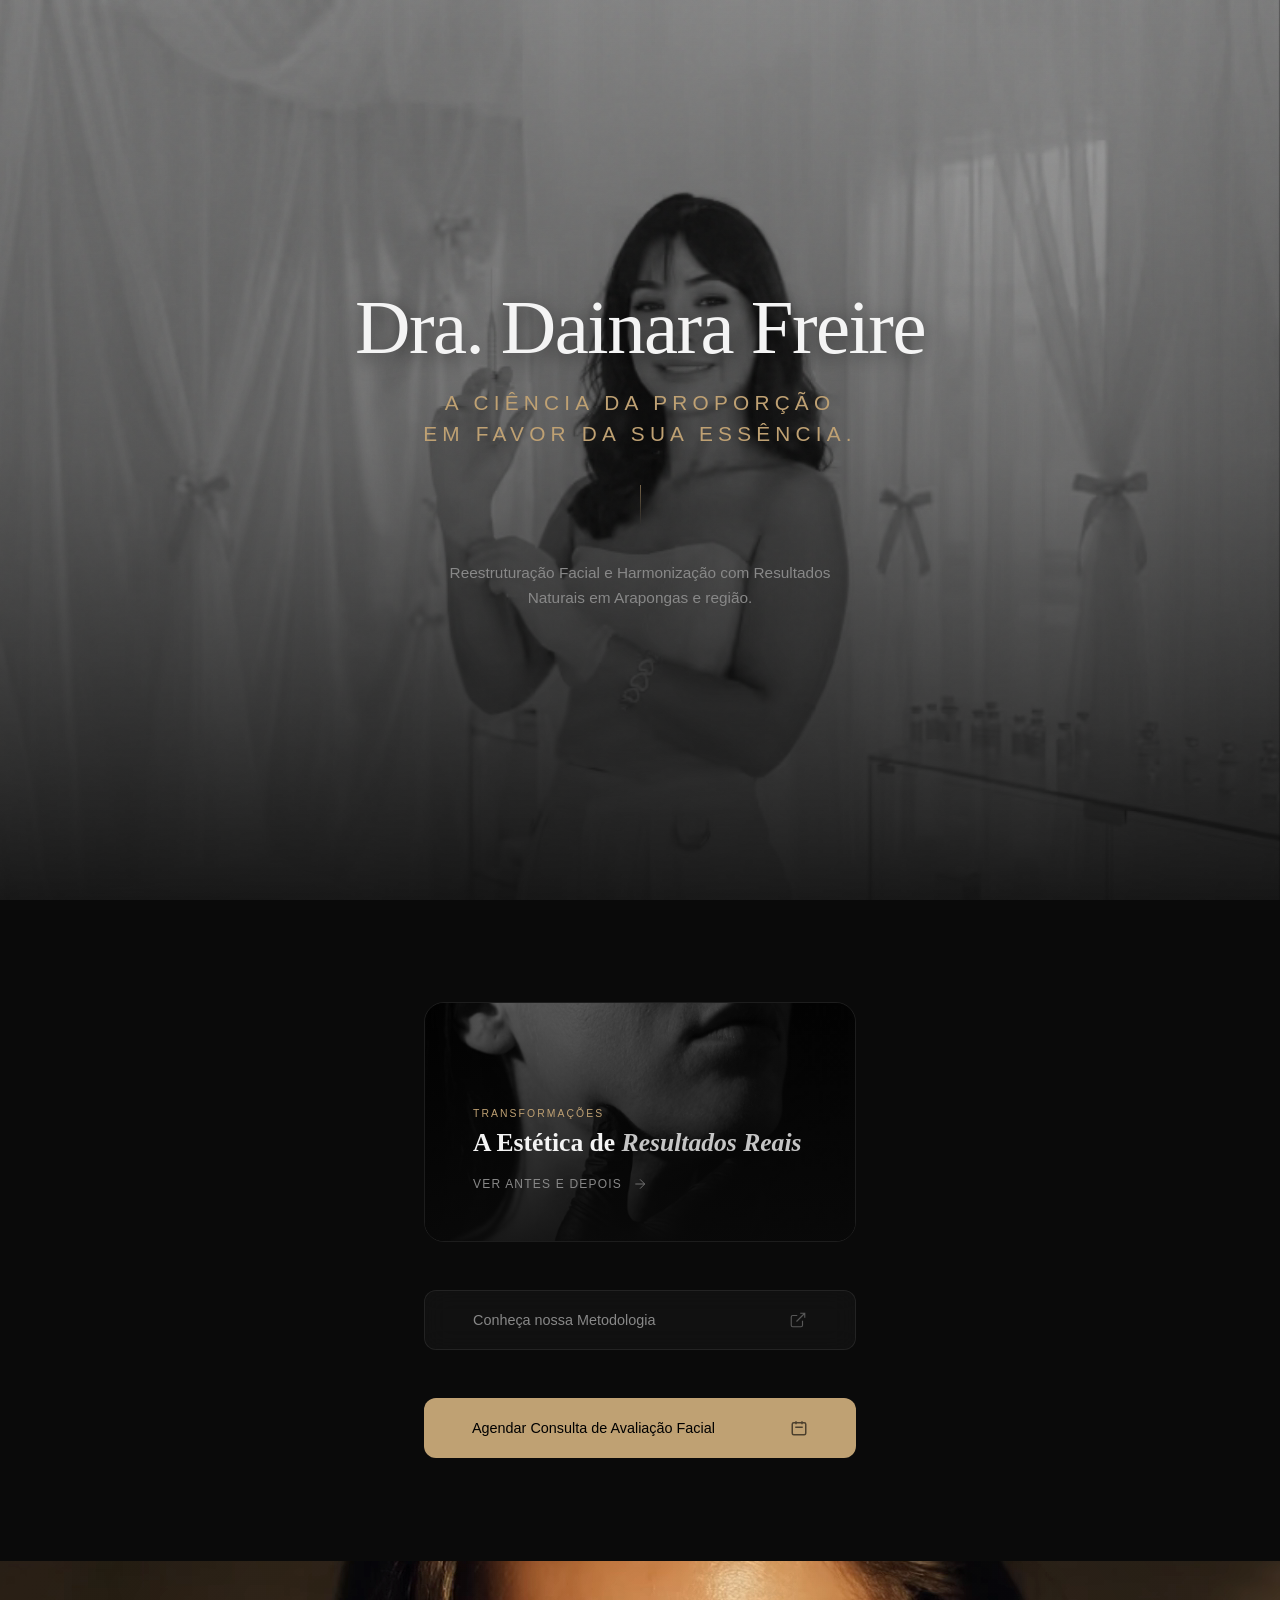
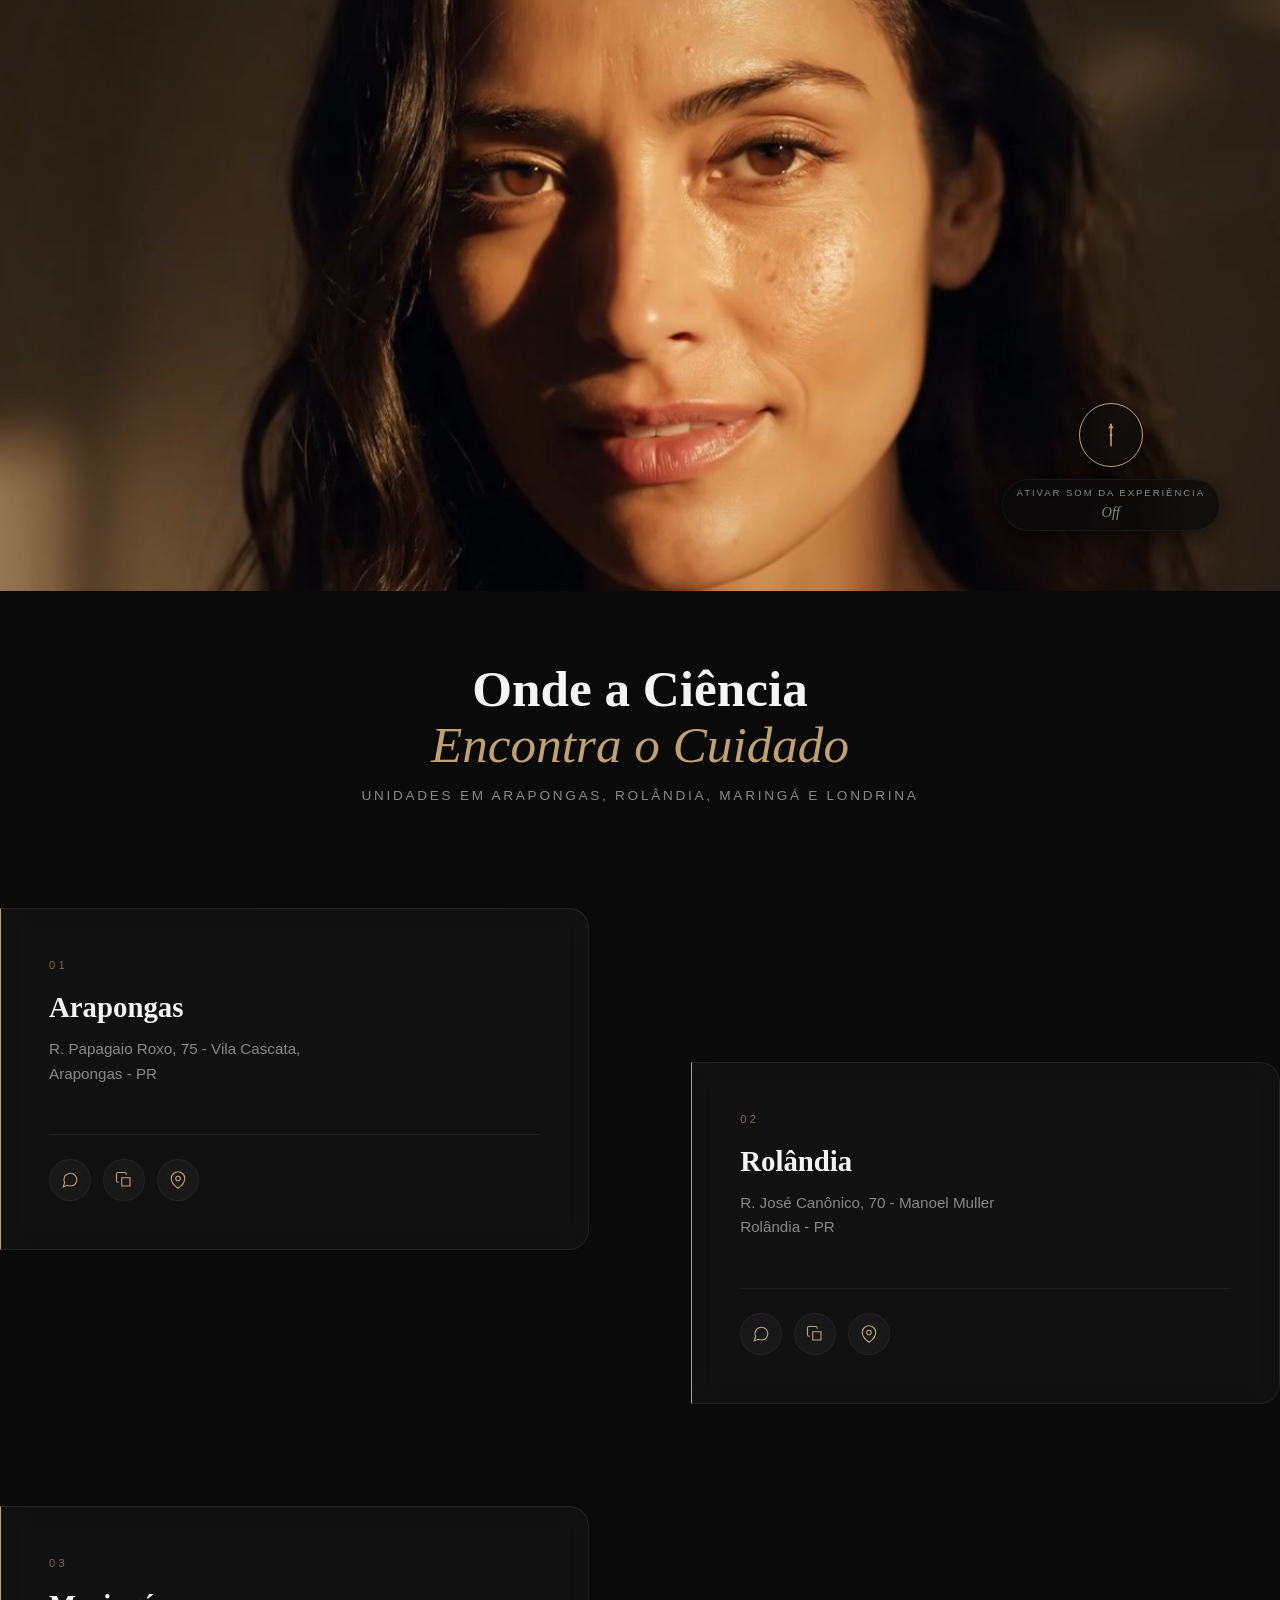
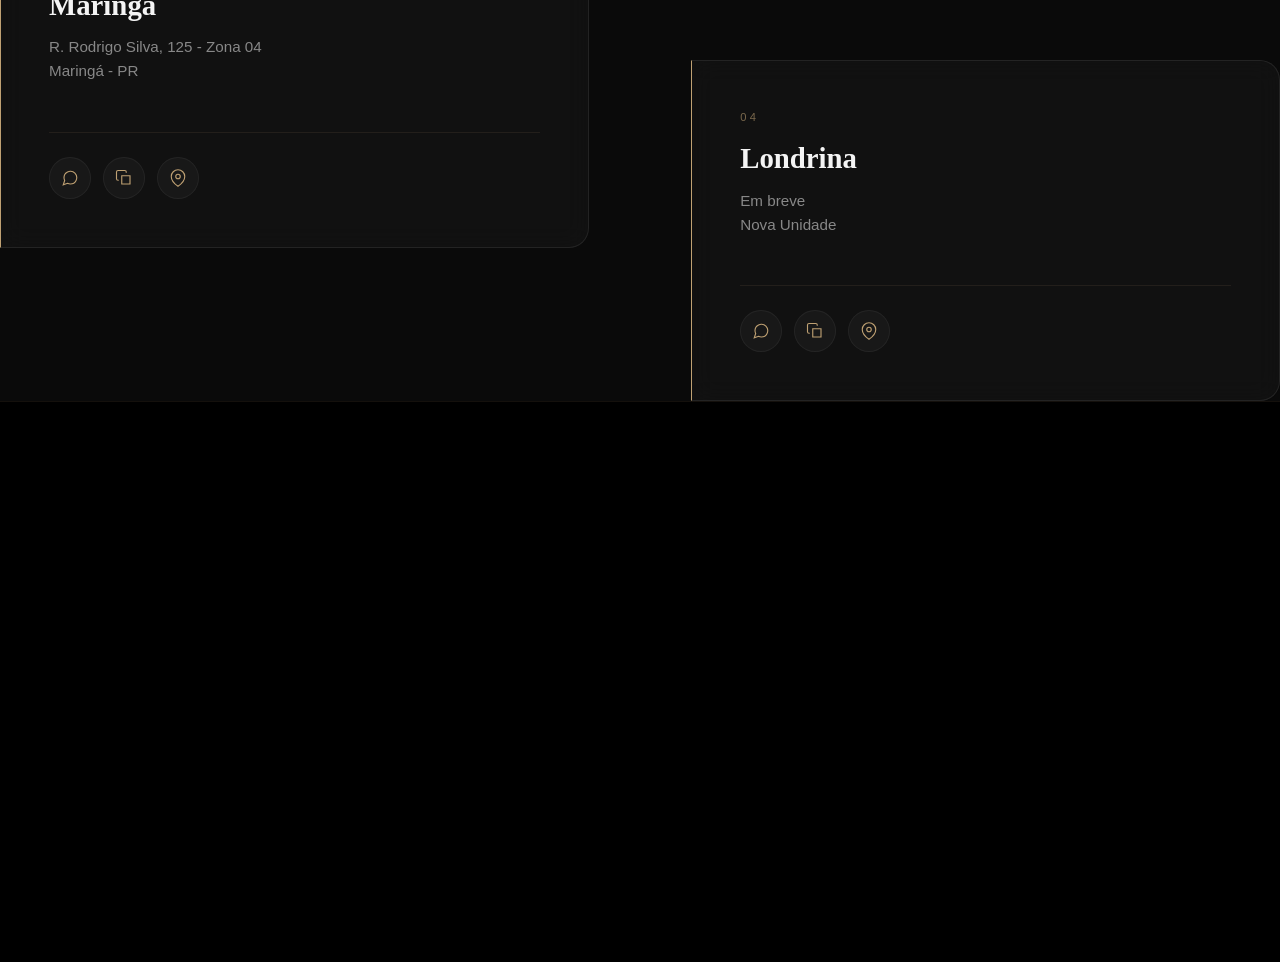
==== commit 3c2e1b2f: "up" ====
--- a/dossie/curadoria/index.html
+++ b/dossie/curadoria/index.html
@@ -2,43 +2,110 @@
 <html lang="pt-BR">
   <head>
     <meta charset="UTF-8" />
-    <meta name="viewport" content="width=device-width, initial-scale=1.0, maximum-scale=5.0" />
+    <meta
+      name="viewport"
+      content="width=device-width, initial-scale=1.0, maximum-scale=5.0"
+    />
     <meta http-equiv="X-UA-Compatible" content="IE=edge" />
     <meta name="theme-color" content="#0A0A0A" />
 
-    <title>Dra. Dainara Freire | Harmonização Facial em Arapongas, Rolândia e Maringá</title>
-    <meta name="description" content="Especialista em Reestruturação Facial e Harmonização de Alta Performance. Atendimento em Arapongas, Rolândia, Maringá e Londrina com foco em resultados naturais." />
+    <title>
+      Dra. Dainara Freire | Harmonização Facial em Arapongas, Rolândia e Maringá
+    </title>
+    <meta
+      name="description"
+      content="Especialista em Reestruturação Facial e Harmonização de Alta Performance. Atendimento em Arapongas, Rolândia, Maringá e Londrina com foco em resultados naturais."
+    />
     <meta name="author" content="Dra. Dainara Freire" />
-    <link rel="canonical" href="https://dradainarafreire.com.br/dossie/curadoria/" />
+    <link
+      rel="canonical"
+      href="https://dradainarafreire.com.br/dossie/curadoria/"
+    />
 
     <!-- SEO / Otimizações -->
-    <meta name="robots" content="index, follow, max-image-preview:large, max-snippet:-1, max-video-preview:-1" />
+    <meta
+      name="robots"
+      content="index, follow, max-image-preview:large, max-snippet:-1, max-video-preview:-1"
+    />
 
     <!-- Open Graph / Facebook -->
     <meta property="og:type" content="website" />
-    <meta property="og:url" content="https://dradainarafreire.com.br/dossie/curadoria/" />
-    <meta property="og:title" content="Dra. Dainara Freire | Reestruturação Facial de Luxo" />
-    <meta property="og:description" content="Descubra a arte do rejuvenescimento natural. Especialista em Harmonização Facial de Alta Performance." />
-    <meta property="og:image" content="https://dradainarafreire.com.br/shared/img/dainara/curadoria/dainara-02.jpg" />
+    <meta
+      property="og:url"
+      content="https://dradainarafreire.com.br/dossie/curadoria/"
+    />
+    <meta
+      property="og:title"
+      content="Dra. Dainara Freire | Reestruturação Facial de Luxo"
+    />
+    <meta
+      property="og:description"
+      content="Descubra a arte do rejuvenescimento natural. Especialista em Harmonização Facial de Alta Performance."
+    />
+    <meta
+      property="og:image"
+      content="https://dradainarafreire.com.br/shared/img/dainara/curadoria/dainara-02.jpg"
+    />
     <meta property="og:site_name" content="Dra. Dainara Freire" />
     <meta property="og:locale" content="pt_BR" />
 
     <!-- Twitter -->
     <meta name="twitter:card" content="summary_large_image" />
-    <meta name="twitter:url" content="https://dradainarafreire.com.br/dossie/curadoria/" />
-    <meta name="twitter:title" content="Dra. Dainara Freire | Reestruturação Facial de Luxo" />
-    <meta name="twitter:description" content="Descubra a arte do rejuvenescimento natural. Especialista em Harmonização Facial." />
-    <meta name="twitter:image" content="https://dradainarafreire.com.br/shared/img/dainara/curadoria/dainara-02.jpg" />
+    <meta
+      name="twitter:url"
+      content="https://dradainarafreire.com.br/dossie/curadoria/"
+    />
+    <meta
+      name="twitter:title"
+      content="Dra. Dainara Freire | Reestruturação Facial de Luxo"
+    />
+    <meta
+      name="twitter:description"
+      content="Descubra a arte do rejuvenescimento natural. Especialista em Harmonização Facial."
+    />
+    <meta
+      name="twitter:image"
+      content="https://dradainarafreire.com.br/shared/img/dainara/curadoria/dainara-02.jpg"
+    />
 
     <!-- Preloads -->
     <!-- Otimização LCP: Pré-carrega a imagem principal com prioridade máxima. O href DEVE ser idêntico ao srcset. -->
-    <link rel="preload" as="image" href="assets/midia/img/dainara/dainara-mobile-02.avif" media="(max-width: 768px)" fetchpriority="high" />
-    <link rel="preload" as="image" href="assets/midia/img/dainara/dainara-02.avif" media="(min-width: 769px)" fetchpriority="high" />
-    
+    <link
+      rel="preload"
+      as="image"
+      href="assets/midia/img/dainara/dainara-mobile-02.avif"
+      media="(max-width: 768px)"
+      fetchpriority="high"
+    />
+    <link
+      rel="preload"
+      as="image"
+      href="assets/midia/img/dainara/dainara-02.avif"
+      media="(min-width: 769px)"
+      fetchpriority="high"
+    />
+
     <!-- Otimização de Renderização: Pré-carrega as fontes e o CSS para evitar bloqueios. -->
-    <link rel="preload" href="assets/fonts/inter-variable.woff2" as="font" type="font/woff2" crossorigin>
-    <link rel="preload" href="assets/fonts/cormorant-garamond-italic.woff2" as="font" type="font/woff2" crossorigin>
-    <link rel="preload" as="style" href="assets/main.css" fetchpriority="high" />
+    <link
+      rel="preload"
+      href="assets/fonts/inter-variable.woff2"
+      as="font"
+      type="font/woff2"
+      crossorigin
+    />
+    <link
+      rel="preload"
+      href="assets/fonts/cormorant-garamond-italic.woff2"
+      as="font"
+      type="font/woff2"
+      crossorigin
+    />
+    <link
+      rel="preload"
+      as="style"
+      href="assets/main.css"
+      fetchpriority="high"
+    />
 
     <!-- Favicon e Ícones -->
     <link rel="icon" href="/shared/svg/favicon.png" type="image/png" />
@@ -284,6 +351,11 @@
             height="1080"
             poster="assets/midia/video/poster.webp"
           >
+            <source
+              src="assets/midia/video/Procedimento-01.webm"
+              type="video/webm"
+              media="(max-width: 768px)"
+            />
             <source
               src="assets/midia/video/procedimento-01.mp4"
               type="video/mp4"
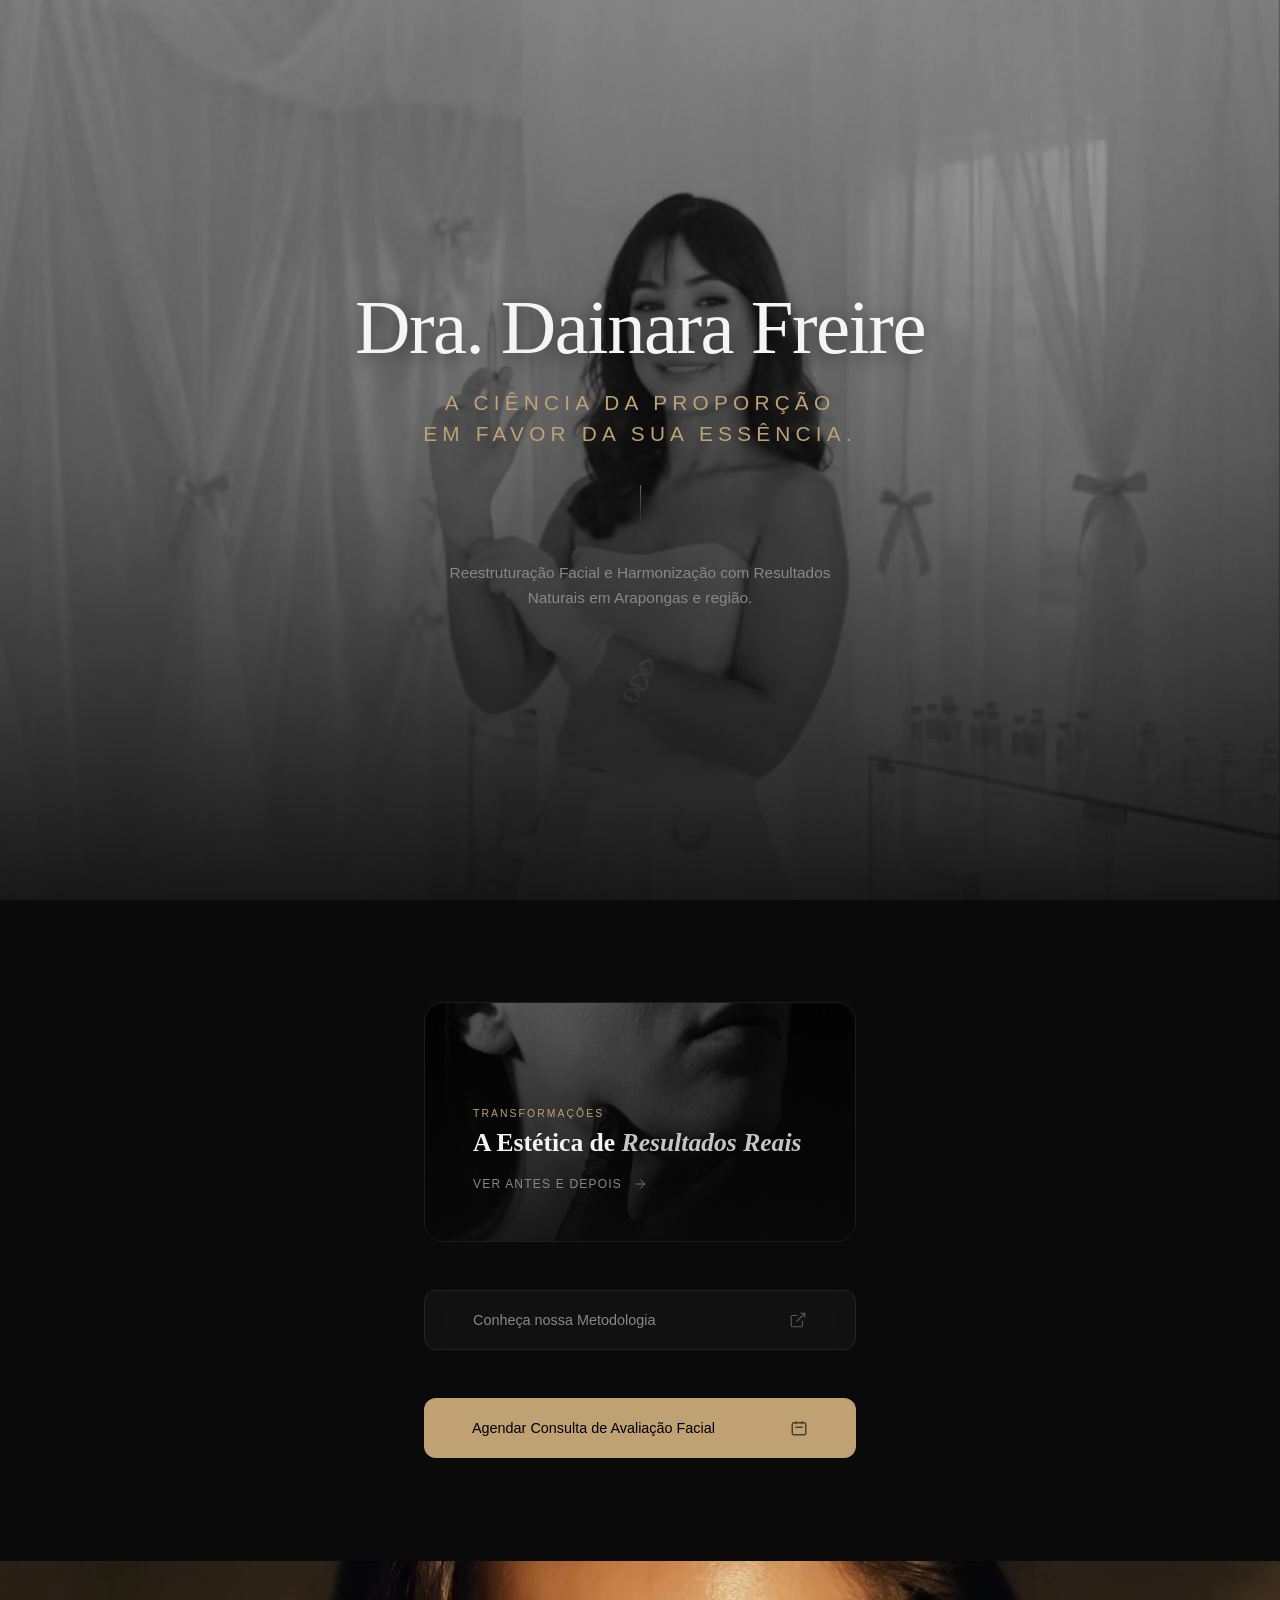
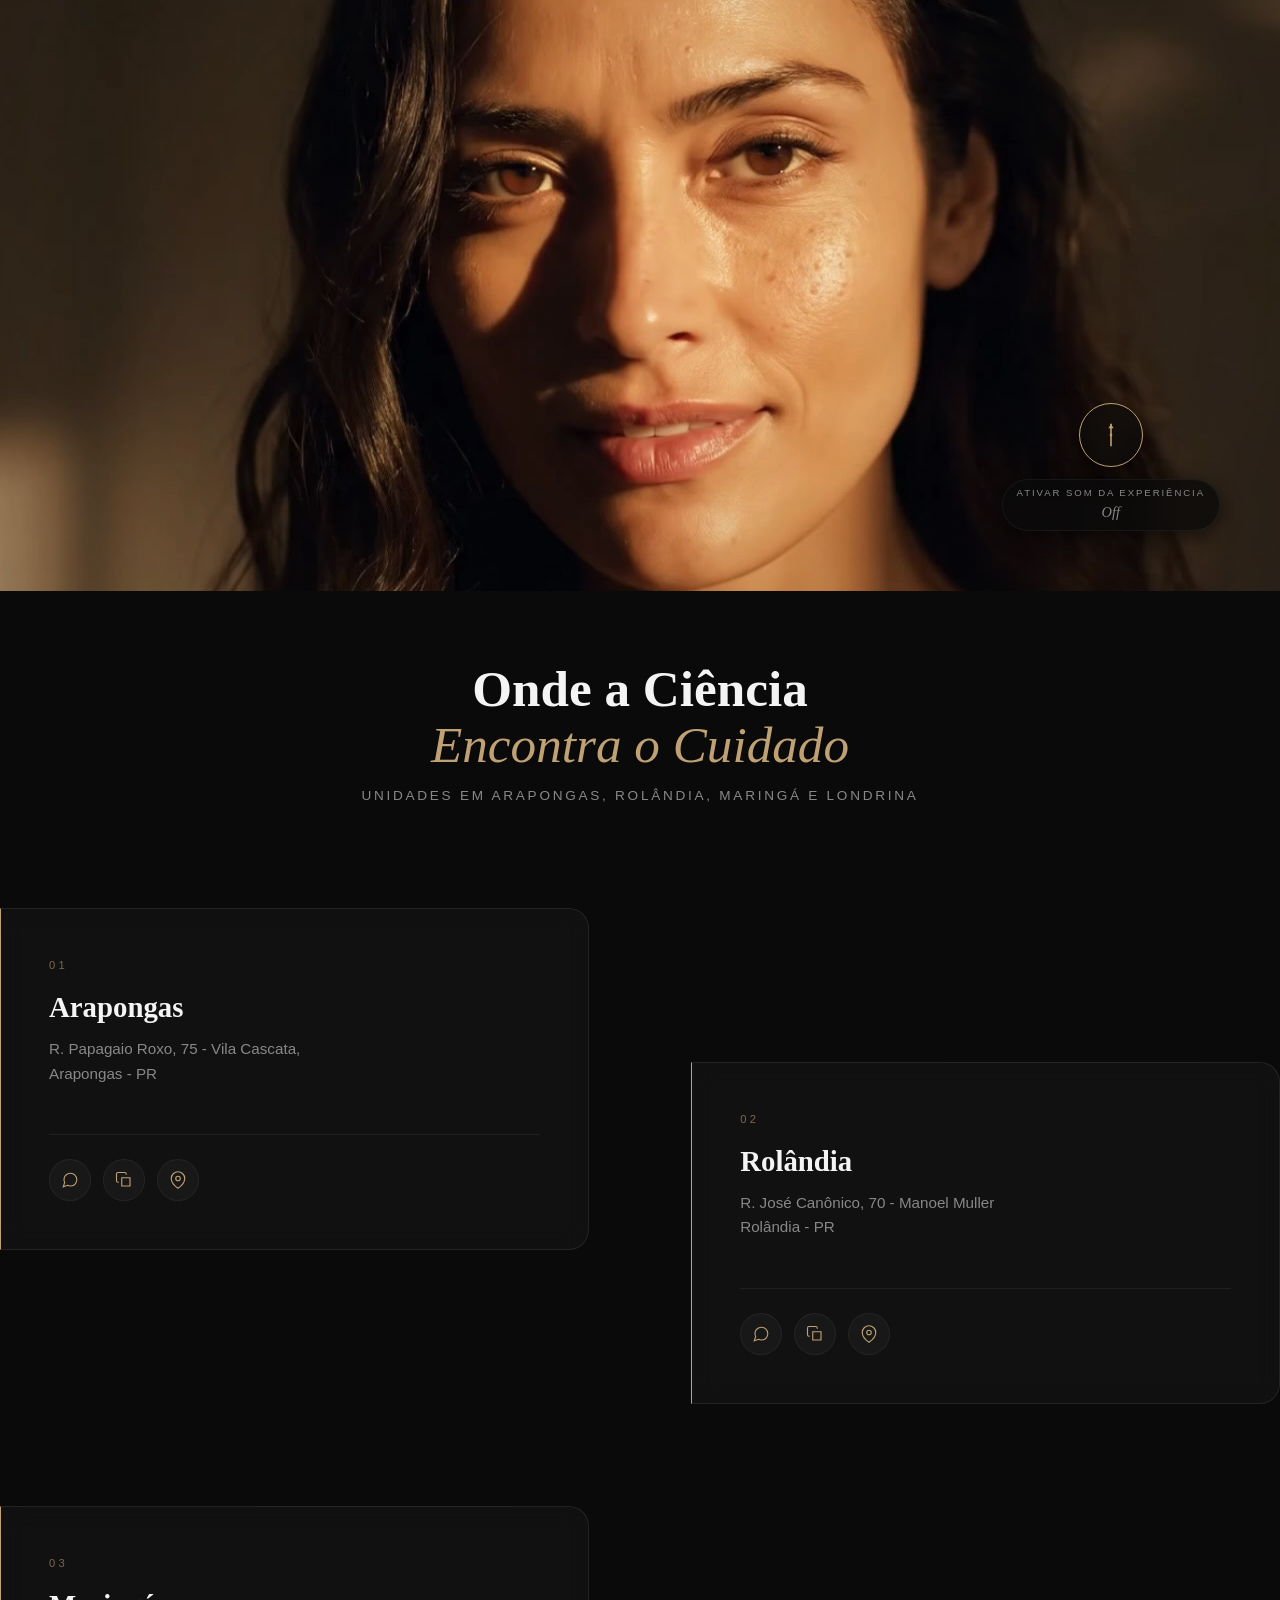
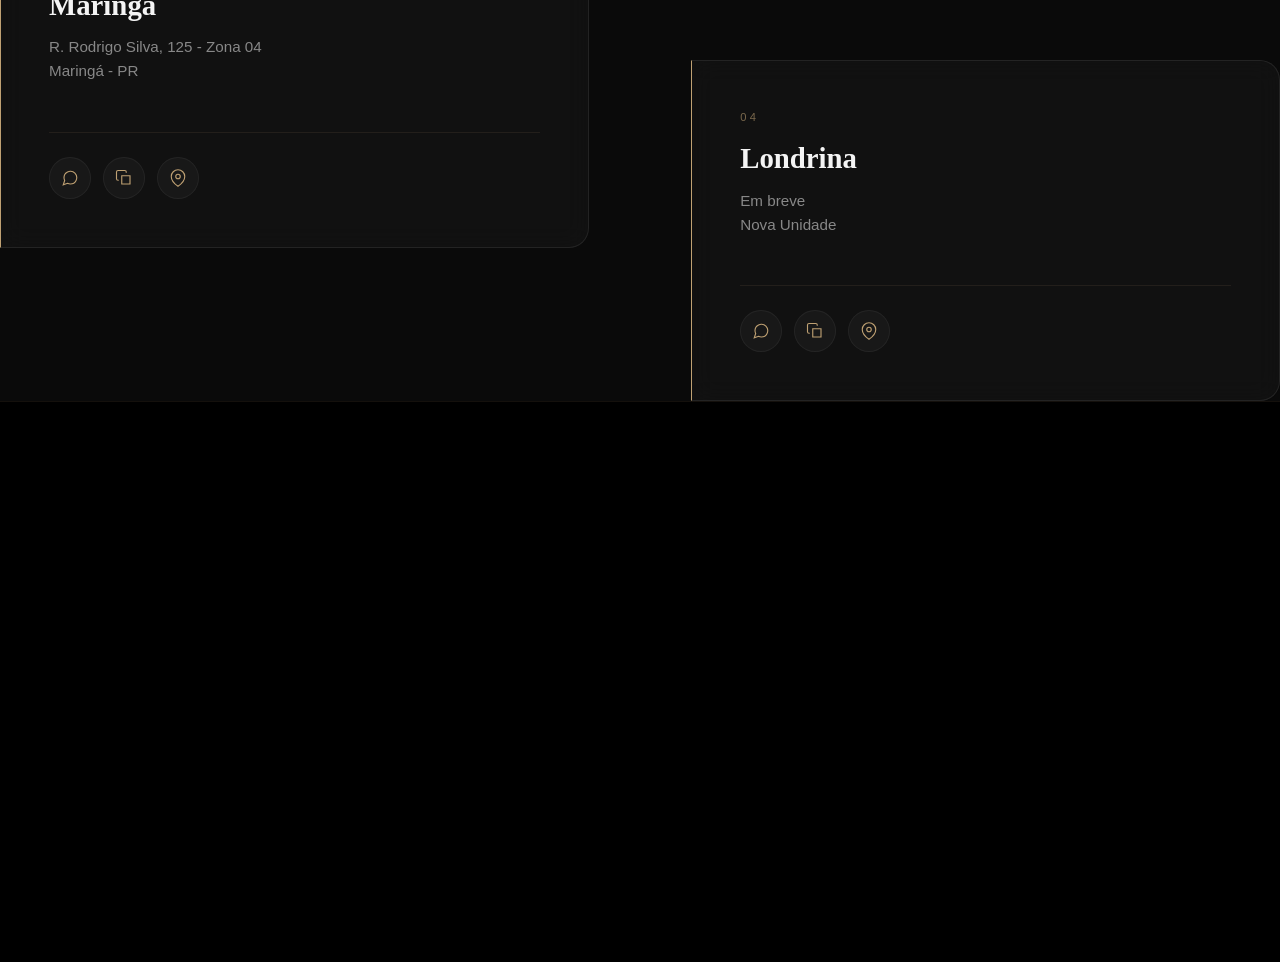
==== commit 37741952: "up" ====
--- a/dossie/curadoria/index.html
+++ b/dossie/curadoria/index.html
@@ -342,7 +342,6 @@
           <video
             class="video-experience__player"
             id="bg-video"
-            autoplay
             loop
             muted
             playsinline
